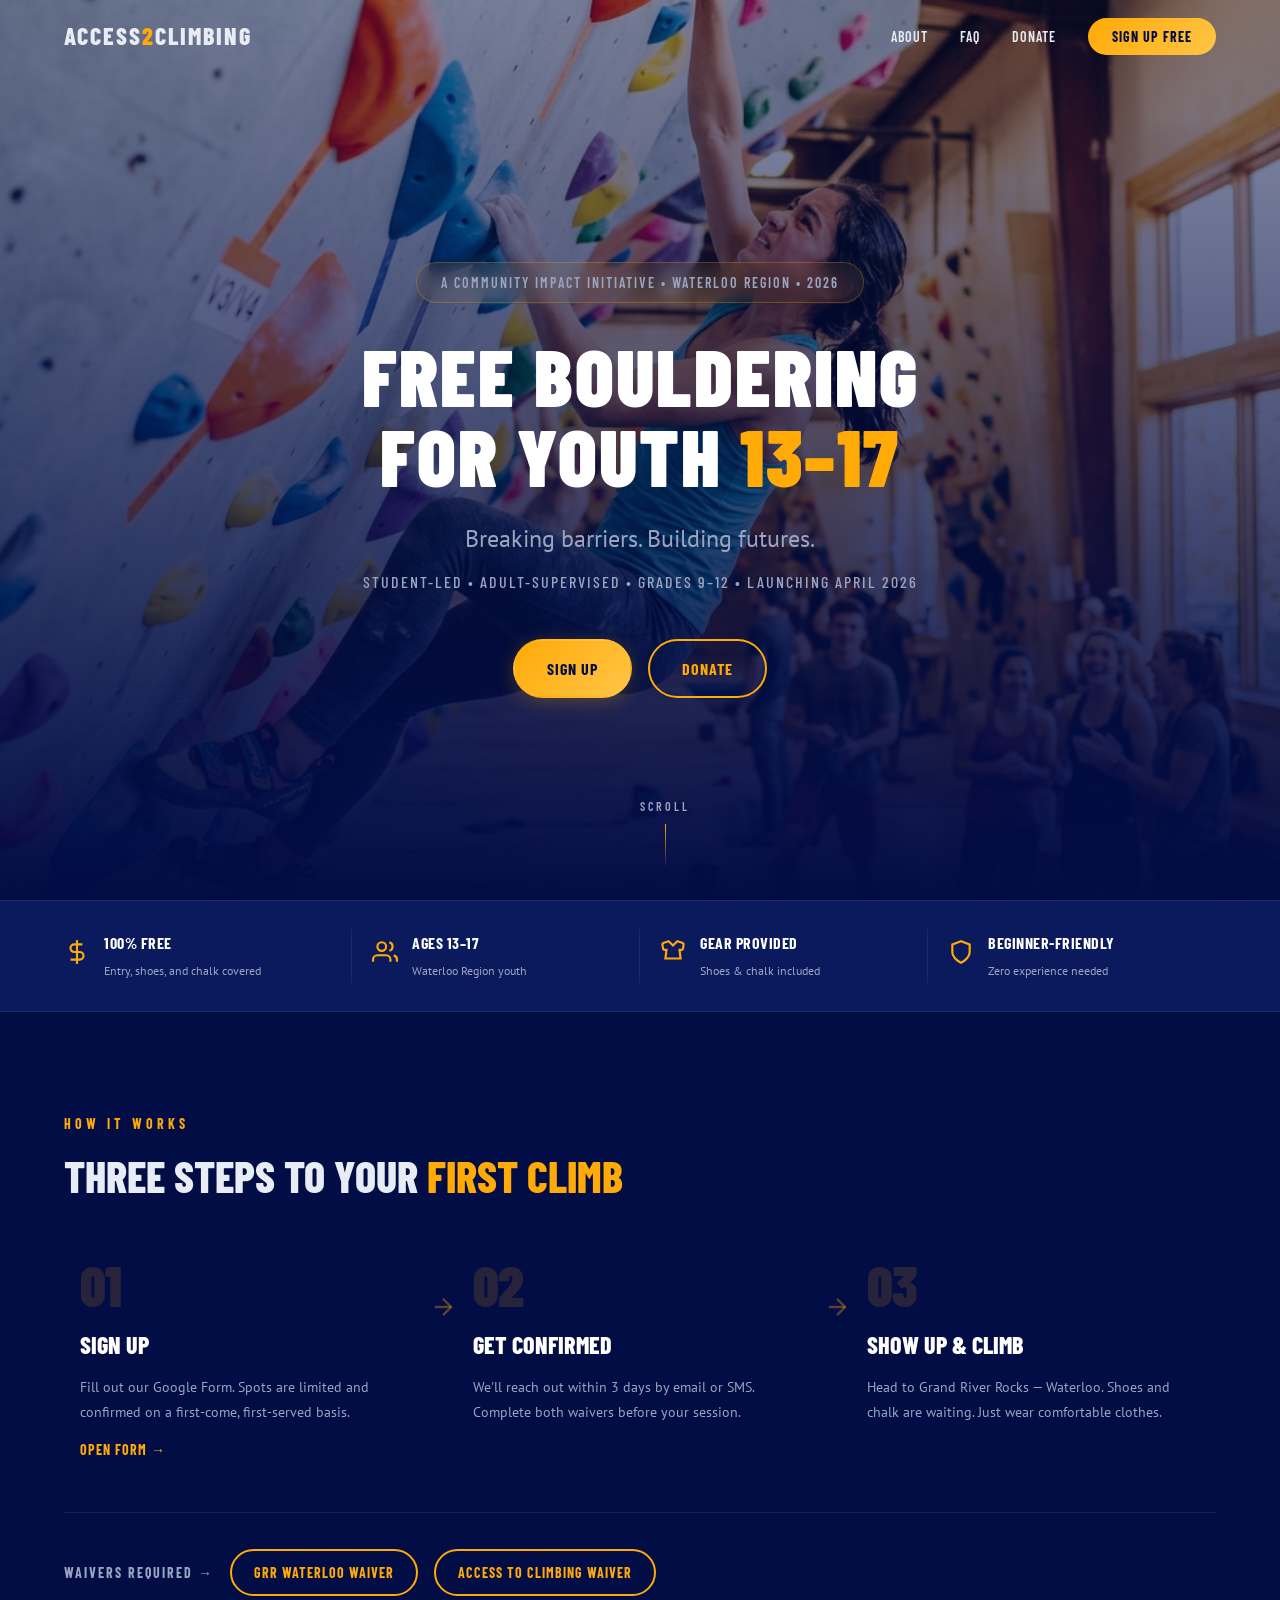
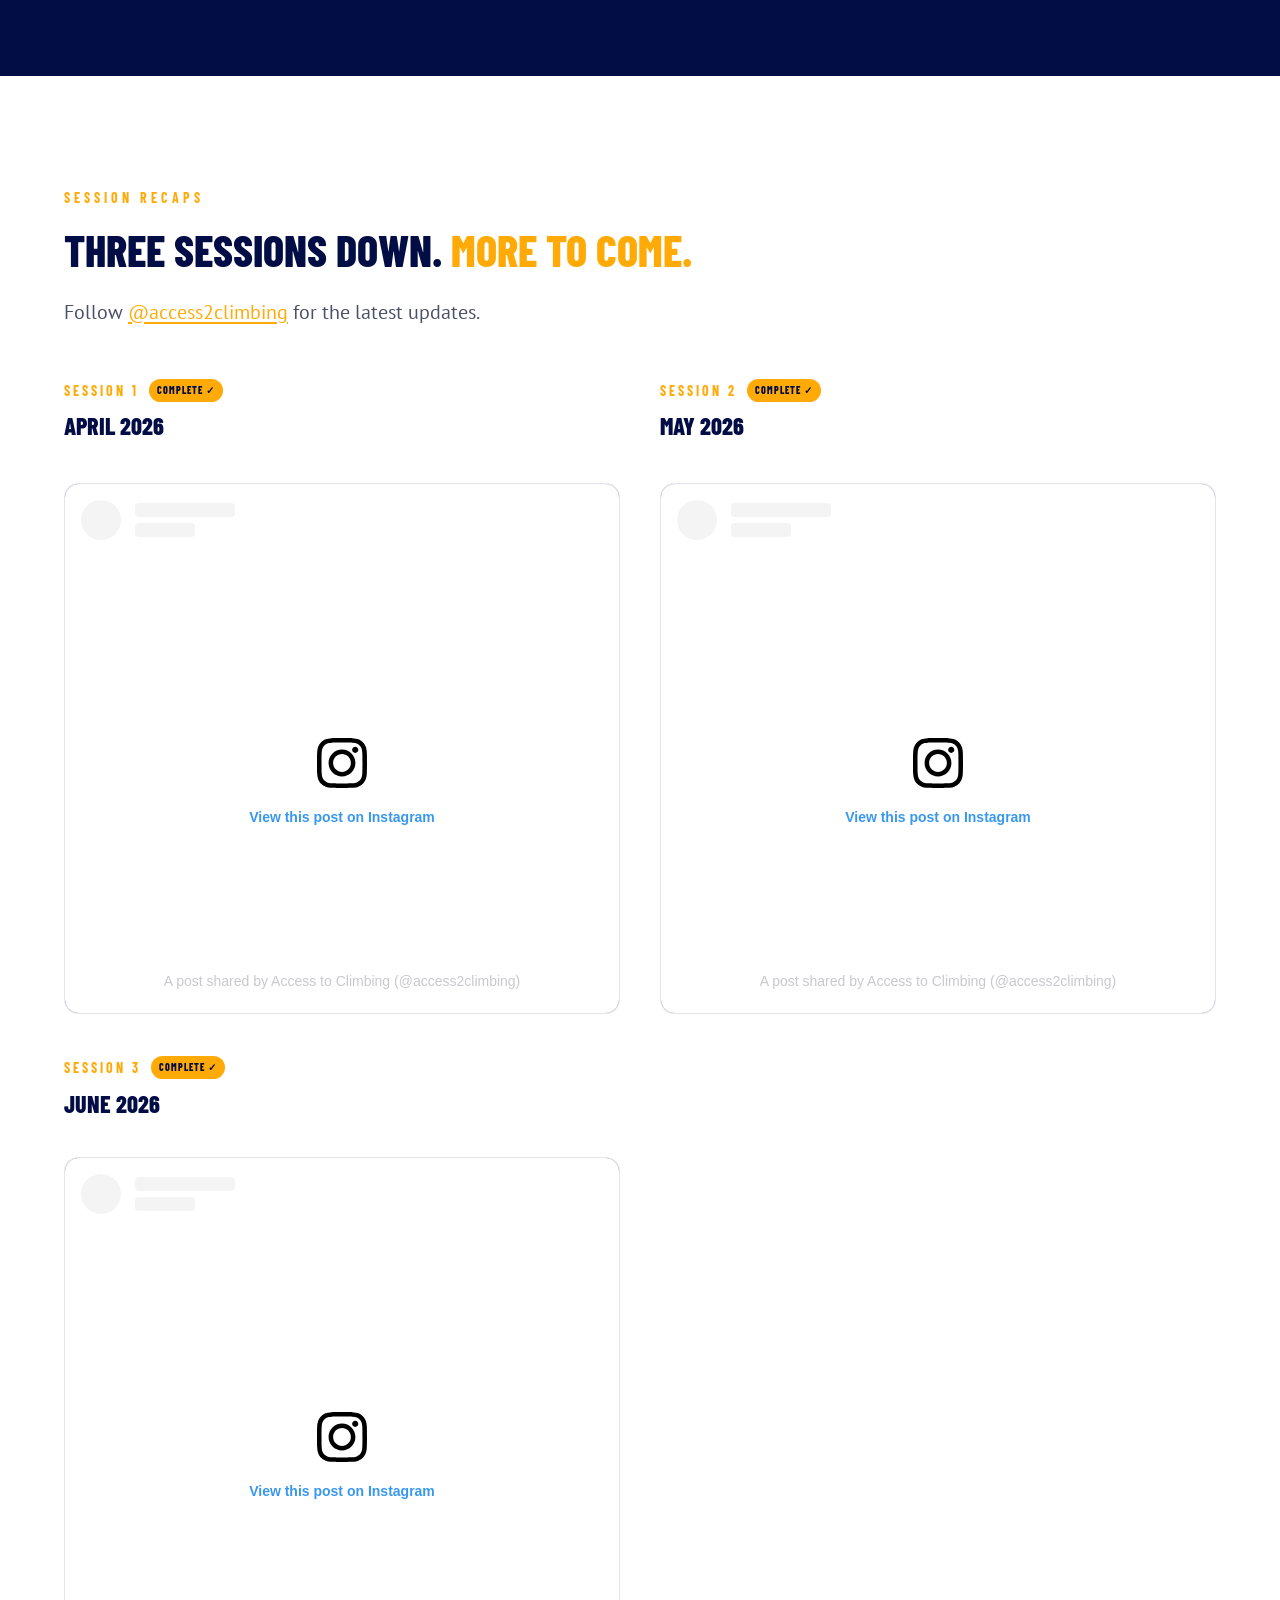
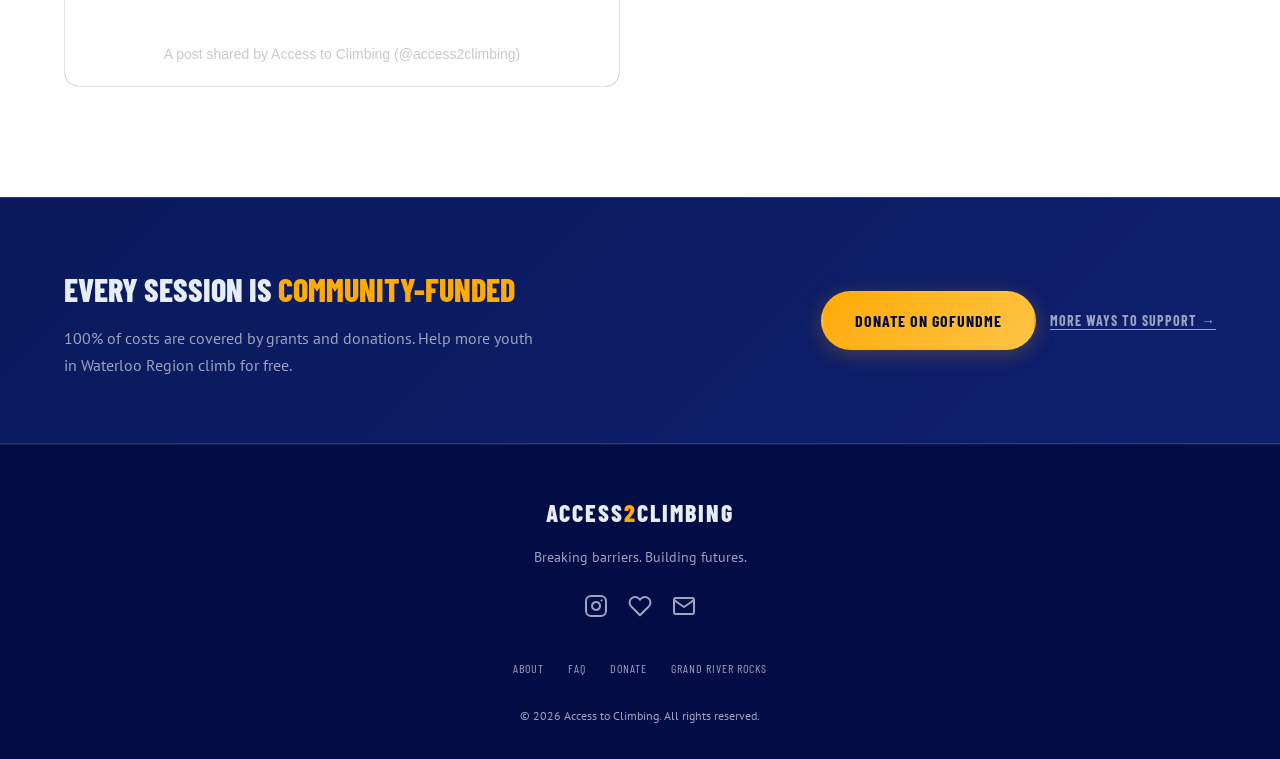
==== index.html @ ecab162f "third session" ====
<!DOCTYPE html>
<html lang="en">
<head>
  <meta charset="UTF-8" />
  <meta name="viewport" content="width=device-width, initial-scale=1.0" />
  <title>Access to Climbing — Free Bouldering for Youth | Waterloo Region</title>
  <meta name="description" content="Free one-time bouldering sessions for youth aged 13-17 in Waterloo Region. Shoes and chalk included. No experience needed. Sessions 3 and 4 now open." />
  <link rel="preconnect" href="https://fonts.googleapis.com" />
  <link rel="preconnect" href="https://fonts.gstatic.com" crossorigin />
  <link href="https://fonts.googleapis.com/css2?family=Barlow+Condensed:wght@400;500;600;700;800;900&family=PT+Sans:ital,wght@0,400;0,700;1,400&display=swap" rel="stylesheet" />
  <link rel="stylesheet" href="css/style.css" />
</head>
<body>

  <div id="scroll-progress" class="scroll-progress"></div>
  <canvas id="particles" class="particles-canvas"></canvas>

  <!-- ===================== NAV ===================== -->
  <nav id="main-nav" class="nav">
    <div class="nav__inner">
      <a href="index.html" class="nav__logo">
        <span class="nav__logo-text">ACCESS<span class="accent">2</span>CLIMBING</span>
      </a>
      <button id="nav-toggle" class="nav__toggle" aria-label="Toggle menu">
        <span></span><span></span><span></span>
      </button>
      <ul id="nav-links" class="nav__links">
        <li><a href="about.html">About</a></li>
        <li><a href="faq.html">FAQ</a></li>
        <li><a href="donate.html">Donate</a></li>
        <li>
          <a href="#how-it-works" class="nav__cta">Sign Up Free</a>
        </li>
      </ul>
    </div>
  </nav>

  <!-- ===================== HERO ===================== -->
  <header id="hero" class="hero">
    <div class="hero__bg">
      <img src="images/hero.png" alt="Youth bouldering at Grand River Rocks Waterloo" />
      <div class="hero__overlay"></div>
    </div>
    <div class="hero__content">
      <p class="hero__badge animate-in">A Community Impact Initiative &bull; Waterloo Region &bull; 2026</p>
      <h1 class="hero__title animate-in">
        <span class="hero__title-line">Free Bouldering</span>
        <span class="hero__title-line">for Youth <span class="accent">13–17</span></span>
      </h1>
      <p class="hero__sub animate-in">Breaking barriers. Building futures.</p>
      <p class="hero__desc animate-in">
        Student-led &bull; Adult-supervised &bull; Grades 9&ndash;12 &bull; Launching April 2026
      </p>
      <div class="hero__actions animate-in">
        <a href="#how-it-works" class="btn btn--primary magnetic-btn">Sign Up</a>
        <a href="donate.html" class="btn btn--outline magnetic-btn">Donate</a>
      </div>
    </div>
    <div class="hero__scroll-hint animate-in">
      <span>Scroll</span>
      <div class="hero__scroll-line"></div>
    </div>
  </header>

  <!-- ===================== QUICK FACTS ===================== -->
  <div class="quickfacts">
    <div class="quickfacts__inner">
      <div class="quickfacts__item">
        <span class="quickfacts__icon">
          <svg width="26" height="26" viewBox="0 0 24 24" fill="none" stroke="currentColor" stroke-width="2"><line x1="12" y1="1" x2="12" y2="23"/><path d="M17 5H9.5a3.5 3.5 0 000 7h5a3.5 3.5 0 010 7H6"/></svg>
        </span>
        <div class="quickfacts__text">
          <strong>100% Free</strong>
          <span>Entry, shoes, and chalk covered</span>
        </div>
      </div>
      <div class="quickfacts__item">
        <span class="quickfacts__icon">
          <svg width="26" height="26" viewBox="0 0 24 24" fill="none" stroke="currentColor" stroke-width="2"><path d="M17 21v-2a4 4 0 00-4-4H5a4 4 0 00-4 4v2"/><circle cx="9" cy="7" r="4"/><path d="M23 21v-2a4 4 0 00-3-3.87"/><path d="M16 3.13a4 4 0 010 7.75"/></svg>
        </span>
        <div class="quickfacts__text">
          <strong>Ages 13–17</strong>
          <span>Waterloo Region youth</span>
        </div>
      </div>
      <div class="quickfacts__item">
        <span class="quickfacts__icon">
          <svg width="26" height="26" viewBox="0 0 24 24" fill="none" stroke="currentColor" stroke-width="2"><path d="M20.38 3.46L16 2l-4 4-4-4L3.62 3.46a2 2 0 00-1.34 2.23l.58 3.47a1 1 0 00.99.84H6l-1 8h14l-1-8h2.15a1 1 0 00.99-.84l.58-3.47a2 2 0 00-1.34-2.23z"/></svg>
        </span>
        <div class="quickfacts__text">
          <strong>Gear Provided</strong>
          <span>Shoes &amp; chalk included</span>
        </div>
      </div>
      <div class="quickfacts__item">
        <span class="quickfacts__icon">
          <svg width="26" height="26" viewBox="0 0 24 24" fill="none" stroke="currentColor" stroke-width="2"><path d="M12 22s8-4 8-10V5l-8-3-8 3v7c0 6 8 10 8 10z"/></svg>
        </span>
        <div class="quickfacts__text">
          <strong>Beginner-Friendly</strong>
          <span>Zero experience needed</span>
        </div>
      </div>
    </div>
  </div>

  <!-- ===================== HOW IT WORKS ===================== -->
  <section id="how-it-works" class="howit">
    <div class="container">
      <div class="section__label reveal">How It Works</div>
      <h2 class="section__title reveal">Three steps to your <span class="accent">first climb</span></h2>

      <div class="howit__steps">

        <div class="howit__step reveal">
          <div class="howit__step-num">01</div>
          <h3>Sign Up</h3>
          <p>Fill out our Google Form. Spots are limited and confirmed on a first-come, first-served basis.</p>
          <a href="https://forms.gle/spuPNvPjLQunp9zj8" target="_blank" rel="noopener" class="step-cta">
            Open Form &rarr;
          </a>
        </div>

        <div class="howit__arrow reveal">
          <svg width="28" height="28" viewBox="0 0 24 24" fill="none" stroke="currentColor" stroke-width="2"><line x1="5" y1="12" x2="19" y2="12"/><polyline points="12 5 19 12 12 19"/></svg>
        </div>

        <div class="howit__step reveal">
          <div class="howit__step-num">02</div>
          <h3>Get Confirmed</h3>
          <p>We'll reach out within 3 days by email or SMS. Complete both waivers before your session.</p>
        </div>

        <div class="howit__arrow reveal">
          <svg width="28" height="28" viewBox="0 0 24 24" fill="none" stroke="currentColor" stroke-width="2"><line x1="5" y1="12" x2="19" y2="12"/><polyline points="12 5 19 12 12 19"/></svg>
        </div>

        <div class="howit__step reveal">
          <div class="howit__step-num">03</div>
          <h3>Show Up &amp; Climb</h3>
          <p>Head to Grand River Rocks — Waterloo. Shoes and chalk are waiting. Just wear comfortable clothes.</p>
        </div>

      </div>

      <div class="howit__waiver reveal">
        <span class="howit__waiver-label">Waivers required</span>
        <a href="https://grandriverrocks.com/waterloo/waiver/" target="_blank" rel="noopener" class="btn btn--outline magnetic-btn" style="padding: 10px 22px; font-size: var(--fs-sm);">
          GRR Waterloo Waiver
        </a>
        <a href="https://forms.gle/V6w7KvLhmsBpQyx16" target="_blank" rel="noopener" class="btn btn--outline magnetic-btn" style="padding: 10px 22px; font-size: var(--fs-sm);">
          Access to Climbing Waiver
        </a>
      </div>
    </div>
  </section>

  <!-- ===================== SESSION RECAPS ===================== -->
  <section id="recaps" class="section recaps recaps--light">
    <div class="container">
      <div class="section__label reveal">Session Recaps</div>
      <h2 class="section__title reveal">Three sessions down. <span class="accent">More to come.</span></h2>
      <p class="section__subtitle reveal">
        Follow <a href="https://www.instagram.com/access2climbing/" target="_blank" rel="noopener" class="link">@access2climbing</a> for the latest updates.
      </p>

      <div class="recaps__grid">

        <div class="recaps__card reveal">
          <div>
            <div class="recaps__card-label">
              Session 1
              <span class="badge">Complete ✓</span>
            </div>
            <h3>April 2026</h3>
            <p></p>
          </div>
          <div class="recaps__embed-wrapper">
            <blockquote class="instagram-media" data-instgrm-captioned
              data-instgrm-permalink="https://www.instagram.com/p/DX9lmSalvz3/?utm_source=ig_embed&utm_campaign=loading"
              data-instgrm-version="14"
              style="background:#FFF;border:0;border-radius:14px;box-shadow:0 0 1px 0 rgba(0,0,0,0.5),0 1px 10px 0 rgba(0,0,0,0.15);margin:0;max-width:100%;min-width:unset;padding:0;width:100%;">
              <div style="padding:16px;">
                <a href="https://www.instagram.com/p/DX9lmSalvz3/?utm_source=ig_embed&utm_campaign=loading" style="background:#FFFFFF;line-height:0;padding:0;text-align:center;text-decoration:none;width:100%;" target="_blank">
                  <div style="display:flex;flex-direction:row;align-items:center;">
                    <div style="background-color:#F4F4F4;border-radius:50%;flex-grow:0;height:40px;margin-right:14px;width:40px;"></div>
                    <div style="display:flex;flex-direction:column;flex-grow:1;justify-content:center;">
                      <div style="background-color:#F4F4F4;border-radius:4px;flex-grow:0;height:14px;margin-bottom:6px;width:100px;"></div>
                      <div style="background-color:#F4F4F4;border-radius:4px;flex-grow:0;height:14px;width:60px;"></div>
                    </div>
                  </div>
                  <div style="padding:19% 0;"></div>
                  <div style="display:block;height:50px;margin:0 auto 12px;width:50px;">
                    <svg width="50px" height="50px" viewBox="0 0 60 60" xmlns="http://www.w3.org/2000/svg"><g fill="none" fill-rule="evenodd"><g transform="translate(-511 -20)" fill="#000"><path d="M556.869 30.41c-2.055 0-3.721 1.666-3.721 3.721s1.666 3.721 3.721 3.721 3.721-1.666 3.721-3.721-1.666-3.721-3.721-3.721M541 60.657c-5.886 0-10.658-4.77-10.658-10.657S535.114 39.342 541 39.342c5.887 0 10.658 4.772 10.658 10.658S546.887 60.657 541 60.657M541 33.886c-8.9 0-16.114 7.214-16.114 16.114s7.214 16.113 16.114 16.113S557.115 58.9 557.115 50c0-8.9-7.215-16.114-16.115-16.114M565.378 62.101c-.134 2.921-.622 4.505-1.032 5.562-.544 1.397-1.193 2.394-2.241 3.443-1.048 1.049-2.046 1.698-3.444 2.241-1.055.41-2.641.898-5.56 1.032-3.158.144-4.105.175-12.101.175-7.997 0-8.943-.031-12.101-.175-2.92-.134-4.505-.622-5.56-1.032-1.398-.543-2.395-1.192-3.444-2.241-1.048-1.049-1.697-2.046-2.241-3.443-.41-1.057-.898-2.641-1.032-5.562-.144-3.158-.175-4.105-.175-12.101 0-7.997.031-8.944.175-12.101.134-2.921.622-4.506 1.032-5.561.544-1.398 1.193-2.396 2.241-3.444 1.049-1.048 2.046-1.697 3.444-2.241 1.055-.41 2.64-.898 5.56-1.032C532.057 25.479 533.004 25.448 541 25.448c7.997 0 8.943.031 12.102.175 2.919.134 4.505.622 5.56 1.032 1.398.544 2.396 1.193 3.444 2.241 1.048 1.048 1.697 2.046 2.241 3.444.41 1.055.898 2.64 1.032 5.561.144 3.157.175 4.104.175 12.101s-.031 8.943-.175 12.101M570.82 37.631c-.146-3.193-.653-5.373-1.395-7.282-.766-1.972-1.792-3.647-3.46-5.314-1.668-1.667-3.342-2.693-5.313-3.46-1.909-.74-4.09-1.248-7.283-1.394C550.169 20.033 549.148 20 541 20c-8.147 0-9.169.033-12.369.18-3.193.146-5.374.654-7.282 1.395-1.973.767-3.647 1.793-5.315 3.46-1.667 1.667-2.693 3.342-3.46 5.314-.74 1.909-1.248 4.09-1.393 7.282C511.035 40.831 511 41.851 511 50c0 8.147.035 9.17.181 12.369.145 3.193.653 5.374 1.394 7.282.767 1.974 1.793 3.648 3.46 5.315 1.668 1.669 3.342 2.695 5.315 3.462 1.908.74 4.089 1.248 7.282 1.394C531.831 79.965 532.853 80 541 80s9.169-.035 12.369-.18c3.193-.146 5.374-.654 7.282-1.394 1.974-.767 3.648-1.793 5.315-3.462 1.667-1.667 2.693-3.341 3.46-5.315.741-1.908 1.249-4.089 1.395-7.282C570.966 59.17 571 58.147 571 50c0-8.149-.034-9.169-.18-12.369"/></g></g></svg>
                  </div>
                  <div style="padding-top:8px;"><div style="color:#3897f0;font-family:Arial,sans-serif;font-size:14px;font-weight:550;line-height:18px;">View this post on Instagram</div></div>
                  <div style="padding:12.5% 0;"></div>
                </a>
                <p style="color:#c9c8cd;font-family:Arial,sans-serif;font-size:14px;line-height:17px;margin:8px 0 0;overflow:hidden;padding:8px 0 7px;text-align:center;white-space:nowrap;">
                  <a href="https://www.instagram.com/p/DX9lmSalvz3/?utm_source=ig_embed&utm_campaign=loading" style="color:#c9c8cd;font-family:Arial,sans-serif;font-size:14px;font-weight:normal;line-height:17px;text-decoration:none;" target="_blank">A post shared by Access to Climbing (@access2climbing)</a>
                </p>
              </div>
            </blockquote>
          </div>
        </div>

        <div class="recaps__card reveal">
          <div>
            <div class="recaps__card-label">
              Session 2
              <span class="badge">Complete ✓</span>
            </div>
            <h3>May 2026</h3>
            <p></p>
          </div>
          <div class="recaps__embed-wrapper">
            <blockquote class="instagram-media" data-instgrm-captioned
              data-instgrm-permalink="https://www.instagram.com/p/DZBDxCvCTy6/?utm_source=ig_embed&utm_campaign=loading"
              data-instgrm-version="14"
              style="background:#FFF;border:0;border-radius:14px;box-shadow:0 0 1px 0 rgba(0,0,0,0.5),0 1px 10px 0 rgba(0,0,0,0.15);margin:0;max-width:100%;min-width:unset;padding:0;width:100%;">
              <div style="padding:16px;">
                <a href="https://www.instagram.com/p/DZBDxCvCTy6/?utm_source=ig_embed&utm_campaign=loading" style="background:#FFFFFF;line-height:0;padding:0;text-align:center;text-decoration:none;width:100%;" target="_blank">
                  <div style="display:flex;flex-direction:row;align-items:center;">
                    <div style="background-color:#F4F4F4;border-radius:50%;flex-grow:0;height:40px;margin-right:14px;width:40px;"></div>
                    <div style="display:flex;flex-direction:column;flex-grow:1;justify-content:center;">
                      <div style="background-color:#F4F4F4;border-radius:4px;flex-grow:0;height:14px;margin-bottom:6px;width:100px;"></div>
                      <div style="background-color:#F4F4F4;border-radius:4px;flex-grow:0;height:14px;width:60px;"></div>
                    </div>
                  </div>
                  <div style="padding:19% 0;"></div>
                  <div style="display:block;height:50px;margin:0 auto 12px;width:50px;">
                    <svg width="50px" height="50px" viewBox="0 0 60 60" xmlns="http://www.w3.org/2000/svg"><g fill="none" fill-rule="evenodd"><g transform="translate(-511 -20)" fill="#000"><path d="M556.869 30.41c-2.055 0-3.721 1.666-3.721 3.721s1.666 3.721 3.721 3.721 3.721-1.666 3.721-3.721-1.666-3.721-3.721-3.721M541 60.657c-5.886 0-10.658-4.77-10.658-10.657S535.114 39.342 541 39.342c5.887 0 10.658 4.772 10.658 10.658S546.887 60.657 541 60.657M541 33.886c-8.9 0-16.114 7.214-16.114 16.114s7.214 16.113 16.114 16.113S557.115 58.9 557.115 50c0-8.9-7.215-16.114-16.115-16.114M565.378 62.101c-.134 2.921-.622 4.505-1.032 5.562-.544 1.397-1.193 2.394-2.241 3.443-1.048 1.049-2.046 1.698-3.444 2.241-1.055.41-2.641.898-5.56 1.032-3.158.144-4.105.175-12.101.175-7.997 0-8.943-.031-12.101-.175-2.92-.134-4.505-.622-5.56-1.032-1.398-.543-2.395-1.192-3.444-2.241-1.048-1.049-1.697-2.046-2.241-3.443-.41-1.057-.898-2.641-1.032-5.562-.144-3.158-.175-4.105-.175-12.101 0-7.997.031-8.944.175-12.101.134-2.921.622-4.506 1.032-5.561.544-1.398 1.193-2.396 2.241-3.444 1.049-1.048 2.046-1.697 3.444-2.241 1.055-.41 2.64-.898 5.56-1.032C532.057 25.479 533.004 25.448 541 25.448c7.997 0 8.943.031 12.102.175 2.919.134 4.505.622 5.56 1.032 1.398.544 2.396 1.193 3.444 2.241 1.048 1.048 1.697 2.046 2.241 3.444.41 1.055.898 2.64 1.032 5.561.144 3.157.175 4.104.175 12.101s-.031 8.943-.175 12.101M570.82 37.631c-.146-3.193-.653-5.373-1.395-7.282-.766-1.972-1.792-3.647-3.46-5.314-1.668-1.667-3.342-2.693-5.313-3.46-1.909-.74-4.09-1.248-7.283-1.394C550.169 20.033 549.148 20 541 20c-8.147 0-9.169.033-12.369.18-3.193.146-5.374.654-7.282 1.395-1.973.767-3.647 1.793-5.315 3.46-1.667 1.667-2.693 3.342-3.46 5.314-.74 1.909-1.248 4.09-1.393 7.282C511.035 40.831 511 41.851 511 50c0 8.147.035 9.17.181 12.369.145 3.193.653 5.374 1.394 7.282.767 1.974 1.793 3.648 3.46 5.315 1.668 1.669 3.342 2.695 5.315 3.462 1.908.74 4.089 1.248 7.282 1.394C531.831 79.965 532.853 80 541 80s9.169-.035 12.369-.18c3.193-.146 5.374-.654 7.282-1.394 1.974-.767 3.648-1.793 5.315-3.462 1.667-1.667 2.693-3.341 3.46-5.315.741-1.908 1.249-4.089 1.395-7.282C570.966 59.17 571 58.147 571 50c0-8.149-.034-9.169-.18-12.369"/></g></g></svg>
                  </div>
                  <div style="padding-top:8px;"><div style="color:#3897f0;font-family:Arial,sans-serif;font-size:14px;font-weight:550;line-height:18px;">View this post on Instagram</div></div>
                  <div style="padding:12.5% 0;"></div>
                </a>
                <p style="color:#c9c8cd;font-family:Arial,sans-serif;font-size:14px;line-height:17px;margin:8px 0 0;overflow:hidden;padding:8px 0 7px;text-align:center;white-space:nowrap;">
                  <a href="https://www.instagram.com/p/DZBDxCvCTy6/?utm_source=ig_embed&utm_campaign=loading" style="color:#c9c8cd;font-family:Arial,sans-serif;font-size:14px;font-weight:normal;line-height:17px;text-decoration:none;" target="_blank">A post shared by Access to Climbing (@access2climbing)</a>
                </p>
              </div>
            </blockquote>
          </div>
        </div>


        <div class="recaps__card reveal">
          <div>
            <div class="recaps__card-label">
              Session 3
              <span class="badge">Complete ✓</span>
            </div>
            <h3>June 2026</h3>
          </div>
          <div class="recaps__embed-wrapper">
            <blockquote class="instagram-media" data-instgrm-captioned
              data-instgrm-permalink="https://www.instagram.com/p/Dad2ePhpxju/?utm_source=ig_embed&utm_campaign=loading"
              data-instgrm-version="14"
              style="background:#FFF;border:0;border-radius:14px;box-shadow:0 0 1px 0 rgba(0,0,0,0.5),0 1px 10px 0 rgba(0,0,0,0.15);margin:0;max-width:100%;min-width:unset;padding:0;width:100%;">
              <div style="padding:16px;">
                <a href="https://www.instagram.com/p/Dad2ePhpxju/?utm_source=ig_embed&utm_campaign=loading" style="background:#FFFFFF;line-height:0;padding:0;text-align:center;text-decoration:none;width:100%;" target="_blank">
                  <div style="display:flex;flex-direction:row;align-items:center;">
                    <div style="background-color:#F4F4F4;border-radius:50%;flex-grow:0;height:40px;margin-right:14px;width:40px;"></div>
                    <div style="display:flex;flex-direction:column;flex-grow:1;justify-content:center;">
                      <div style="background-color:#F4F4F4;border-radius:4px;flex-grow:0;height:14px;margin-bottom:6px;width:100px;"></div>
                      <div style="background-color:#F4F4F4;border-radius:4px;flex-grow:0;height:14px;width:60px;"></div>
                    </div>
                  </div>
                  <div style="padding:19% 0;"></div>
                  <div style="display:block;height:50px;margin:0 auto 12px;width:50px;">
                    <svg width="50px" height="50px" viewBox="0 0 60 60" xmlns="http://www.w3.org/2000/svg"><g fill="none" fill-rule="evenodd"><g transform="translate(-511 -20)" fill="#000"><path d="M556.869 30.41c-2.055 0-3.721 1.666-3.721 3.721s1.666 3.721 3.721 3.721 3.721-1.666 3.721-3.721-1.666-3.721-3.721-3.721M541 60.657c-5.886 0-10.658-4.77-10.658-10.657S535.114 39.342 541 39.342c5.887 0 10.658 4.772 10.658 10.658S546.887 60.657 541 60.657M541 33.886c-8.9 0-16.114 7.214-16.114 16.114s7.214 16.113 16.114 16.113S557.115 58.9 557.115 50c0-8.9-7.215-16.114-16.115-16.114M565.378 62.101c-.134 2.921-.622 4.505-1.032 5.562-.544 1.397-1.193 2.394-2.241 3.443-1.048 1.049-2.046 1.698-3.444 2.241-1.055.41-2.641.898-5.56 1.032-3.158.144-4.105.175-12.101.175-7.997 0-8.943-.031-12.101-.175-2.92-.134-4.505-.622-5.56-1.032-1.398-.543-2.395-1.192-3.444-2.241-1.048-1.049-1.697-2.046-2.241-3.443-.41-1.057-.898-2.641-1.032-5.562-.144-3.158-.175-4.105-.175-12.101 0-7.997.031-8.944.175-12.101.134-2.921.622-4.506 1.032-5.561.544-1.398 1.193-2.396 2.241-3.444 1.049-1.048 2.046-1.697 3.444-2.241 1.055-.41 2.64-.898 5.56-1.032C532.057 25.479 533.004 25.448 541 25.448c7.997 0 8.943.031 12.102.175 2.919.134 4.505.622 5.56 1.032 1.398.544 2.396 1.193 3.444 2.241 1.048 1.048 1.697 2.046 2.241 3.444.41 1.055.898 2.64 1.032 5.561.144 3.157.175 4.104.175 12.101s-.031 8.943-.175 12.101M570.82 37.631c-.146-3.193-.653-5.373-1.395-7.282-.766-1.972-1.792-3.647-3.46-5.314-1.668-1.667-3.342-2.693-5.313-3.46-1.909-.74-4.09-1.248-7.283-1.394C550.169 20.033 549.148 20 541 20c-8.147 0-9.169.033-12.369.18-3.193.146-5.374.654-7.282 1.395-1.973.767-3.647 1.793-5.315 3.46-1.667 1.667-2.693 3.342-3.46 5.314-.74 1.909-1.248 4.09-1.393 7.282C511.035 40.831 511 41.851 511 50c0 8.147.035 9.17.181 12.369.145 3.193.653 5.374 1.394 7.282.767 1.974 1.793 3.648 3.46 5.315 1.668 1.669 3.342 2.695 5.315 3.462 1.908.74 4.089 1.248 7.282 1.394C531.831 79.965 532.853 80 541 80s9.169-.035 12.369-.18c3.193-.146 5.374-.654 7.282-1.394 1.974-.767 3.648-1.793 5.315-3.462 1.667-1.667 2.693-3.341 3.46-5.315.741-1.908 1.249-4.089 1.395-7.282C570.966 59.17 571 58.147 571 50c0-8.149-.034-9.169-.18-12.369"/></g></g></svg>
                  </div>
                  <div style="padding-top:8px;"><div style="color:#3897f0;font-family:Arial,sans-serif;font-size:14px;font-weight:550;line-height:18px;">View this post on Instagram</div></div>
                  <div style="padding:12.5% 0;"></div>
                </a>
                <p style="color:#c9c8cd;font-family:Arial,sans-serif;font-size:14px;line-height:17px;margin:8px 0 0;overflow:hidden;padding:8px 0 7px;text-align:center;white-space:nowrap;">
                  <a href="https://www.instagram.com/p/Dad2ePhpxju/?utm_source=ig_embed&utm_campaign=loading" style="color:#c9c8cd;font-family:Arial,sans-serif;font-size:14px;font-weight:normal;line-height:17px;text-decoration:none;" target="_blank">A post shared by Access to Climbing (@access2climbing)</a>
                </p>
              </div>
            </blockquote>
          </div>
        </div>

      </div>
    </div>
  </section>

  <script async src="https://www.instagram.com/embed.js"></script>

  <!-- ===================== DONOR STRIP ===================== -->
  <div class="donor-strip">
    <div class="donor-strip__inner">
      <div class="donor-strip__text">
        <h3>Every session is <span class="accent">community-funded</span></h3>
        <p>100% of costs are covered by grants and donations. Help more youth in Waterloo Region climb for free.</p>
      </div>
      <div class="donor-strip__actions">
        <a href="https://gofund.me/8d9cdc7f2" target="_blank" rel="noopener" class="btn btn--primary magnetic-btn">
          Donate on GoFundMe
        </a>
        <a href="donate.html" class="donor-strip__more">More ways to support &rarr;</a>
      </div>
    </div>
  </div>

  <!-- ===================== FOOTER ===================== -->
  <footer class="footer">
    <div class="container footer__inner">
      <div class="footer__brand">
        <span class="nav__logo-text">ACCESS<span class="accent">2</span>CLIMBING</span>
      </div>
      <p class="footer__tagline">Breaking barriers. Building futures.</p>
      <div class="footer__links">
        <a href="https://www.instagram.com/access2climbing/" target="_blank" rel="noopener" aria-label="Instagram">
          <svg width="24" height="24" viewBox="0 0 24 24" fill="none" stroke="currentColor" stroke-width="2" stroke-linecap="round" stroke-linejoin="round"><rect x="2" y="2" width="20" height="20" rx="5" ry="5"/><path d="M16 11.37A4 4 0 1112.63 8 4 4 0 0116 11.37z"/><line x1="17.5" y1="6.5" x2="17.51" y2="6.5"/></svg>
        </a>
        <a href="https://gofund.me/8d9cdc7f2" target="_blank" rel="noopener" aria-label="GoFundMe">
          <svg width="24" height="24" viewBox="0 0 24 24" fill="none" stroke="currentColor" stroke-width="2" stroke-linecap="round" stroke-linejoin="round"><path d="M20.84 4.61a5.5 5.5 0 00-7.78 0L12 5.67l-1.06-1.06a5.5 5.5 0 00-7.78 7.78l1.06 1.06L12 21.23l7.78-7.78 1.06-1.06a5.5 5.5 0 000-7.78z"/></svg>
        </a>
        <a href="mailto:access2climbing@gmail.com" aria-label="Email">
          <svg width="24" height="24" viewBox="0 0 24 24" fill="none" stroke="currentColor" stroke-width="2" stroke-linecap="round" stroke-linejoin="round"><path d="M4 4h16c1.1 0 2 .9 2 2v12c0 1.1-.9 2-2 2H4c-1.1 0-2-.9-2-2V6c0-1.1.9-2 2-2z"/><polyline points="22,6 12,13 2,6"/></svg>
        </a>
      </div>
      <nav class="footer__nav" style="display:flex;gap:24px;margin:8px 0;flex-wrap:wrap;justify-content:center;">
        <a href="about.html" style="font-family:var(--ff-heading);font-size:var(--fs-xs);text-transform:uppercase;letter-spacing:1px;color:var(--clr-text-dim);">About</a>
        <a href="faq.html" style="font-family:var(--ff-heading);font-size:var(--fs-xs);text-transform:uppercase;letter-spacing:1px;color:var(--clr-text-dim);">FAQ</a>
        <a href="donate.html" style="font-family:var(--ff-heading);font-size:var(--fs-xs);text-transform:uppercase;letter-spacing:1px;color:var(--clr-text-dim);">Donate</a>
        <a href="https://grandriverrocks.com/waterloo/" target="_blank" rel="noopener" style="font-family:var(--ff-heading);font-size:var(--fs-xs);text-transform:uppercase;letter-spacing:1px;color:var(--clr-text-dim);">Grand River Rocks</a>
      </nav>
      <p class="footer__copy">&copy; 2026 Access to Climbing. All rights reserved.</p>
    </div>
  </footer>

  <script src="js/script.js"></script>
</body>
</html>
---- css/style.css ----
/* ============================================================
   ACCESS TO CLIMBING — DESIGN SYSTEM
   Brand: Navy Purple #020c45 / Orange #ffaa06 / White / Black
   Fonts: Barlow Condensed (headings) + PT Sans (body)
   ============================================================ */

/* ---------- TOKENS ---------- */
:root {
  --clr-navy:      #020c45;
  --clr-navy-light:#0a1a5c;
  --clr-navy-mid:  #0e1f6e;
  --clr-orange:    #ffaa06;
  --clr-orange-light: #ffc547;
  --clr-white:     #ffffff;
  --clr-black:     #000000;

  --clr-bg:        #020c45;
  --clr-bg-alt:    #010a38;
  --clr-surface:   #0a1a5c;
  --clr-surface2:  #0e1f6e;
  --clr-border:    rgba(255, 255, 255, 0.08);
  --clr-text:      #e8ecf4;
  --clr-text-dim:  #9ba4c0;
  --clr-accent:    #ffaa06;
  --clr-accent2:   #ffc547;
  --clr-glow:      rgba(255, 170, 6, 0.25);

  --ff-heading: 'Barlow Condensed', sans-serif;
  --ff-body:    'PT Sans', sans-serif;

  --fs-xs:  0.75rem;
  --fs-sm:  0.875rem;
  --fs-md:  1rem;
  --fs-lg:  1.25rem;
  --fs-xl:  1.5rem;
  --fs-2xl: 2rem;
  --fs-3xl: 2.75rem;
  --fs-4xl: 3.5rem;
  --fs-5xl: 5rem;

  --radius-sm: 8px;
  --radius-md: 14px;
  --radius-lg: 22px;
  --radius-xl: 32px;

  --shadow: 0 4px 30px rgba(0, 0, 0, 0.4);
  --transition: 0.35s cubic-bezier(0.4, 0, 0.2, 1);
}

/* ---------- RESET ---------- */
*, *::before, *::after {
  margin: 0;
  padding: 0;
  box-sizing: border-box;
}
html {
  scroll-behavior: smooth;
  font-size: 16px;
  -webkit-font-smoothing: antialiased;
}
body {
  font-family: var(--ff-body);
  background: var(--clr-bg);
  color: var(--clr-text);
  line-height: 1.7;
  overflow-x: hidden;
}
a {
  color: inherit;
  text-decoration: none;
}
img {
  display: block;
  max-width: 100%;
  height: auto;
}
ul { list-style: none; }
button {
  background: none;
  border: none;
  cursor: pointer;
  font: inherit;
  color: inherit;
}

/* ---------- SCROLL PROGRESS ---------- */
.scroll-progress {
  position: fixed;
  top: 0;
  left: 0;
  height: 3px;
  width: 0%;
  background: linear-gradient(90deg, var(--clr-accent), var(--clr-accent2));
  z-index: 10000;
  transition: width 0.1s linear;
  box-shadow: 0 0 10px var(--clr-glow);
}

/* ---------- PARTICLES ---------- */
.particles-canvas {
  position: fixed;
  top: 0;
  left: 0;
  width: 100%;
  height: 100%;
  z-index: 0;
  pointer-events: none;
}

/* ---------- UTILITIES ---------- */
.container {
  max-width: 1200px;
  margin: 0 auto;
  padding: 0 24px;
  position: relative;
  z-index: 1;
}
.accent { color: var(--clr-accent); }
.link {
  color: var(--clr-accent);
  text-decoration: underline;
  text-underline-offset: 3px;
  transition: color var(--transition);
}
.link:hover { color: var(--clr-accent2); }

.glass {
  background: rgba(255, 255, 255, 0.04);
  border: 1px solid var(--clr-border);
  backdrop-filter: blur(16px);
  -webkit-backdrop-filter: blur(16px);
}

/* ---------- BUTTONS ---------- */
.btn {
  display: inline-flex;
  align-items: center;
  gap: 8px;
  padding: 14px 32px;
  border-radius: var(--radius-xl);
  font-family: var(--ff-heading);
  font-weight: 700;
  font-size: var(--fs-md);
  text-transform: uppercase;
  letter-spacing: 1px;
  transition: all var(--transition);
  cursor: pointer;
  border: 2px solid transparent;
  position: relative;
  overflow: hidden;
}
.btn::before {
  content: '';
  position: absolute;
  top: 50%;
  left: 50%;
  width: 0;
  height: 0;
  border-radius: 50%;
  background: rgba(255, 255, 255, 0.15);
  transition: width 0.6s ease, height 0.6s ease;
  transform: translate(-50%, -50%);
}
.btn:hover::before {
  width: 300px;
  height: 300px;
}
.btn--primary {
  background: linear-gradient(135deg, var(--clr-accent), var(--clr-accent2));
  color: var(--clr-navy);
  box-shadow: 0 4px 20px var(--clr-glow);
}
.btn--primary:hover {
  transform: translateY(-3px);
  box-shadow: 0 8px 40px var(--clr-glow);
}
.btn--outline {
  border-color: var(--clr-accent);
  color: var(--clr-accent);
}
.btn--outline:hover {
  background: var(--clr-accent);
  color: var(--clr-navy);
  transform: translateY(-3px);
  box-shadow: 0 8px 30px var(--clr-glow);
}
.btn--lg {
  padding: 18px 40px;
  font-size: var(--fs-lg);
}

/* ---------- SECTION SHARED ---------- */
.section {
  padding: 110px 0;
  position: relative;
}
.section__label {
  font-family: var(--ff-heading);
  font-size: var(--fs-sm);
  font-weight: 700;
  text-transform: uppercase;
  letter-spacing: 4px;
  color: var(--clr-accent);
  margin-bottom: 16px;
}
.section__title {
  font-family: var(--ff-heading);
  font-size: var(--fs-3xl);
  font-weight: 800;
  text-transform: uppercase;
  line-height: 1.1;
  margin-bottom: 20px;
}
.section__subtitle {
  font-size: var(--fs-lg);
  color: var(--clr-text-dim);
  max-width: 100%;
  margin-bottom: 48px;
}

/* ============================================================
   NAV
   ============================================================ */
.nav {
  position: fixed;
  top: 0;
  left: 0;
  width: 100%;
  z-index: 1000;
  padding: 16px 0;
  transition: all var(--transition);
}
.nav.scrolled {
  background: rgba(2, 12, 69, 0.92);
  backdrop-filter: blur(24px);
  -webkit-backdrop-filter: blur(24px);
  border-bottom: 1px solid var(--clr-border);
  padding: 8px 0;
}
.nav__inner {
  display: flex;
  align-items: center;
  justify-content: space-between;
  max-width: 1200px;
  margin: 0 auto;
  padding: 0 24px;
}
.nav__logo {
  display: flex;
  align-items: center;
  gap: 10px;
  font-family: var(--ff-heading);
  font-weight: 800;
  font-size: var(--fs-xl);
  letter-spacing: 2px;
  text-transform: uppercase;
}
.nav__links {
  display: flex;
  align-items: center;
  gap: 32px;
}
.nav__links a {
  font-family: var(--ff-heading);
  font-size: var(--fs-sm);
  font-weight: 600;
  text-transform: uppercase;
  letter-spacing: 1px;
  transition: color var(--transition);
  position: relative;
}
.nav__links a::after {
  content: '';
  position: absolute;
  bottom: -4px;
  left: 0;
  width: 0;
  height: 2px;
  background: var(--clr-accent);
  transition: width var(--transition);
}
.nav__links a:hover::after { width: 100%; }
.nav__links a:hover { color: var(--clr-accent); }
.nav__cta {
  background: linear-gradient(135deg, var(--clr-accent), var(--clr-accent2));
  padding: 10px 24px !important;
  border-radius: var(--radius-xl);
  color: var(--clr-navy) !important;
  font-weight: 700 !important;
}
.nav__cta::after { display: none !important; }
.nav__cta:hover {
  transform: translateY(-1px);
  box-shadow: 0 4px 16px var(--clr-glow);
}
.nav__toggle {
  display: none;
  flex-direction: column;
  gap: 5px;
  width: 28px;
  z-index: 1001;
}
.nav__toggle span {
  display: block;
  width: 100%;
  height: 2px;
  background: var(--clr-text);
  border-radius: 2px;
  transition: all var(--transition);
}
.nav__toggle.active span:nth-child(1) {
  transform: rotate(45deg) translate(5px, 5px);
}
.nav__toggle.active span:nth-child(2) { opacity: 0; }
.nav__toggle.active span:nth-child(3) {
  transform: rotate(-45deg) translate(5px, -5px);
}

/* ============================================================
   HERO
   ============================================================ */
.hero {
  position: relative;
  min-height: 100vh;
  display: flex;
  align-items: center;
  justify-content: center;
  overflow: hidden;
}
.hero__bg {
  position: absolute;
  inset: 0;
  z-index: 0;
}
.hero__bg img {
  width: 100%;
  height: 100%;
  object-fit: cover;
  transform: scale(1.08);
  transition: transform 15s ease-out;
  will-change: transform;
}
.hero__bg img.loaded {
  transform: scale(1);
}
.hero__overlay {
  position: absolute;
  inset: 0;
  background: linear-gradient(
    180deg,
    rgba(2, 12, 69, 0.45) 0%,
    rgba(2, 12, 69, 0.7) 50%,
    var(--clr-bg) 100%
  );
}
.hero__content {
  position: relative;
  z-index: 1;
  text-align: center;
  padding: 120px 24px 60px;
}
.hero__badge {
  display: inline-block;
  padding: 8px 24px;
  border: 1px solid rgba(255, 170, 6, 0.25);
  border-radius: var(--radius-xl);
  font-family: var(--ff-heading);
  font-size: var(--fs-sm);
  font-weight: 600;
  letter-spacing: 2px;
  text-transform: uppercase;
  color: var(--clr-text-dim);
  background: rgba(255, 170, 6, 0.06);
  backdrop-filter: blur(10px);
  margin-bottom: 32px;
}
.hero__title {
  font-family: var(--ff-heading);
  font-size: var(--fs-5xl);
  font-weight: 900;
  line-height: 1.0;
  letter-spacing: 2px;
  text-transform: uppercase;
  margin-bottom: 24px;
  color: var(--clr-white);
}
.hero__title-line {
  display: block;
}
.hero__sub {
  font-size: var(--fs-xl);
  color: var(--clr-text-dim);
  margin-bottom: 8px;
}
.hero__desc {
  font-family: var(--ff-heading);
  font-size: var(--fs-md);
  font-weight: 500;
  color: var(--clr-text-dim);
  margin-bottom: 44px;
  letter-spacing: 2px;
  text-transform: uppercase;
}
.hero__actions {
  display: flex;
  gap: 16px;
  justify-content: center;
  flex-wrap: wrap;
}
.hero__scroll-hint {
  position: absolute;
  bottom: 32px;
  left: 50%;
  transform: translateX(-50%);
  z-index: 1;
  display: flex;
  flex-direction: column;
  align-items: center;
  gap: 8px;
  font-family: var(--ff-heading);
  font-size: var(--fs-xs);
  font-weight: 600;
  color: var(--clr-text-dim);
  letter-spacing: 3px;
  text-transform: uppercase;
}
.hero__scroll-line {
  width: 1px;
  height: 44px;
  background: linear-gradient(to bottom, var(--clr-accent), transparent);
  animation: scrollPulse 2s infinite;
}
@keyframes scrollPulse {
  0%, 100% { opacity: 0.2; transform: scaleY(0.6); }
  50% { opacity: 1; transform: scaleY(1); }
}

/* ---------- ANIMATE IN ---------- */
.animate-in {
  opacity: 0;
  transform: translateY(40px);
  animation: fadeUp 1s ease forwards;
}
.animate-in:nth-child(1) { animation-delay: 0.15s; }
.animate-in:nth-child(2) { animation-delay: 0.35s; }
.animate-in:nth-child(3) { animation-delay: 0.55s; }
.animate-in:nth-child(4) { animation-delay: 0.7s; }
.animate-in:nth-child(5) { animation-delay: 0.85s; }
.animate-in:nth-child(6) { animation-delay: 1.0s; }
@keyframes fadeUp {
  to {
    opacity: 1;
    transform: translateY(0);
  }
}

/* ============================================================
   MISSION
   ============================================================ */
.mission {
  background: var(--clr-white);
  text-align: center;
  color: var(--clr-navy);
}
.mission .section__title { color: var(--clr-navy); }
.mission .section__subtitle { color: #4a5068; }
.mission__stats {
  display: grid;
  grid-template-columns: repeat(4, 1fr);
  gap: 24px;
  margin-top: 56px;
}
.stat {
  padding: 40px 20px;
  border-radius: var(--radius-md);
  background: var(--clr-surface);
  border: 1px solid var(--clr-border);
  transition: transform var(--transition), box-shadow var(--transition), border-color var(--transition);
  position: relative;
  overflow: hidden;
}
.mission .stat {
  background: #f5f6fa;
  border-color: #e2e5ee;
}
.mission .stat:hover {
  box-shadow: 0 12px 40px rgba(2, 12, 69, 0.08);
  border-color: var(--clr-accent);
}
.mission .stat__label {
  color: #4a5068;
}
.stat::after {
  content: '';
  position: absolute;
  bottom: 0;
  left: 0;
  width: 100%;
  height: 3px;
  background: linear-gradient(90deg, var(--clr-accent), var(--clr-accent2));
  transform: scaleX(0);
  transform-origin: left;
  transition: transform 0.5s ease;
}
.stat:hover::after { transform: scaleX(1); }
.stat:hover {
  transform: translateY(-6px);
  box-shadow: 0 12px 40px rgba(255, 170, 6, 0.12);
  border-color: rgba(255, 170, 6, 0.2);
}
.stat__number {
  display: block;
  font-family: var(--ff-heading);
  font-size: var(--fs-3xl);
  font-weight: 900;
  color: var(--clr-accent);
  text-transform: uppercase;
}
.stat__symbol {
  font-family: var(--ff-heading);
  font-size: var(--fs-2xl);
  font-weight: 800;
  color: var(--clr-accent);
}
.stat__label {
  display: block;
  margin-top: 8px;
  font-family: var(--ff-heading);
  font-size: var(--fs-sm);
  font-weight: 600;
  letter-spacing: 1px;
  text-transform: uppercase;
  color: var(--clr-text-dim);
}

/* ============================================================
   ABOUT
   ============================================================ */
.about__grid {
  display: grid;
  grid-template-columns: 1fr 1fr;
  gap: 60px;
  align-items: start;
}
.about__text p {
  color: var(--clr-text-dim);
  margin-bottom: 16px;
  font-size: var(--fs-md);
}
.about__text p strong {
  color: var(--clr-white);
}
.about__visual {
  display: grid;
  grid-template-columns: 1fr 1fr;
  gap: 16px;
}
.about__card {
  padding: 28px;
  border-radius: var(--radius-md);
  transition: transform var(--transition), border-color var(--transition), box-shadow var(--transition);
  will-change: transform;
}
.about__card:hover {
  border-color: rgba(255, 170, 6, 0.25);
  box-shadow: 0 8px 30px rgba(255, 170, 6, 0.08);
}
.about__card-icon {
  margin-bottom: 14px;
  color: var(--clr-accent);
  transition: transform var(--transition);
}
.about__card:hover .about__card-icon {
  transform: scale(1.15);
}
.about__card h3 {
  font-family: var(--ff-heading);
  font-size: var(--fs-lg);
  font-weight: 700;
  text-transform: uppercase;
  letter-spacing: 0.5px;
  margin-bottom: 8px;
  color: var(--clr-white);
}
.about__card p {
  font-size: var(--fs-sm);
  color: var(--clr-text-dim);
  line-height: 1.5;
}

/* ============================================================
   WHO WE SERVE
   ============================================================ */
.serve {
  background: var(--clr-white);
  text-align: center;
  color: var(--clr-navy);
}
.serve .section__title { color: var(--clr-navy); }
.serve .section__subtitle { color: #4a5068; }
.serve__grid {
  display: grid;
  grid-template-columns: repeat(4, 1fr);
  gap: 24px;
}
.serve__card {
  padding: 40px 28px;
  border-radius: var(--radius-lg);
  background: #f5f6fa;
  border: 1px solid #e2e5ee;
  transition: all var(--transition);
  text-align: center;
  will-change: transform;
  position: relative;
  overflow: hidden;
}
.serve__card::before {
  content: '';
  position: absolute;
  top: -50%;
  left: -50%;
  width: 200%;
  height: 200%;
  background: radial-gradient(circle, rgba(255, 170, 6, 0.04) 0%, transparent 70%);
  opacity: 0;
  transition: opacity 0.5s ease;
}
.serve__card:hover::before { opacity: 1; }
.serve__card:hover {
  border-color: var(--clr-accent);
  box-shadow: 0 16px 50px rgba(2, 12, 69, 0.08);
}
.serve__icon {
  margin-bottom: 20px;
  color: var(--clr-accent);
  transition: transform 0.4s ease;
}
.serve__card:hover .serve__icon {
  transform: scale(1.2) rotate(5deg);
}
.serve__card h3 {
  font-family: var(--ff-heading);
  font-size: var(--fs-lg);
  font-weight: 700;
  text-transform: uppercase;
  margin-bottom: 12px;
  color: var(--clr-navy);
}
.serve__card p {
  font-size: var(--fs-sm);
  color: #4a5068;
  line-height: 1.6;
}

/* ============================================================
   PARTICIPANTS SECTION
   ============================================================ */
.participants {
  background: var(--clr-bg);
}
.participants__block {
  margin-bottom: 56px;
  padding: 44px;
  border-radius: var(--radius-lg);
  background: var(--clr-surface);
  border: 1px solid var(--clr-border);
  transition: border-color var(--transition);
}
.participants__block:hover {
  border-color: rgba(255, 170, 6, 0.15);
}
.participants__block:last-child {
  margin-bottom: 0;
}
.participants__block-header {
  display: flex;
  align-items: center;
  gap: 20px;
  margin-bottom: 20px;
}
.participants__block-number {
  font-family: var(--ff-heading);
  font-size: var(--fs-4xl);
  font-weight: 900;
  color: var(--clr-accent);
  opacity: 0.35;
  line-height: 1;
}
.participants__block-header h3 {
  font-family: var(--ff-heading);
  font-size: var(--fs-2xl);
  font-weight: 800;
  text-transform: uppercase;
  letter-spacing: 1px;
  color: var(--clr-white);
}
.participants__block > p {
  color: var(--clr-text-dim);
  font-size: var(--fs-md);
  margin-bottom: 24px;
  max-width: 640px;
}

/* Sign-up notice */
.signup__notice {
  display: flex;
  align-items: flex-start;
  gap: 16px;
  padding: 24px 32px;
  border-radius: var(--radius-md);
  text-align: left;
  margin-bottom: 28px;
  border-color: rgba(255, 170, 6, 0.2) !important;
  background: rgba(255, 170, 6, 0.06) !important;
}
.signup__notice-icon {
  flex-shrink: 0;
  margin-top: 2px;
  color: var(--clr-accent);
}
.signup__notice p {
  font-size: var(--fs-md);
  color: var(--clr-text-dim);
}
.signup__notice strong {
  color: var(--clr-accent);
}

/* Waiver list */
.waiver__list {
  margin-bottom: 28px;
}
.waiver__list li {
  display: flex;
  align-items: center;
  gap: 12px;
  padding: 12px 0;
  font-size: var(--fs-md);
  color: var(--clr-text-dim);
  border-bottom: 1px solid var(--clr-border);
}
.waiver__list li:last-child {
  border-bottom: none;
}
.check-icon {
  flex-shrink: 0;
  display: flex;
  align-items: center;
}

/* What to expect grid */
.expect__grid {
  display: grid;
  grid-template-columns: 1fr 1fr;
  gap: 16px;
}
.expect__item {
  display: flex;
  align-items: flex-start;
  gap: 16px;
  padding: 24px;
  border-radius: var(--radius-md);
  transition: border-color var(--transition), box-shadow var(--transition);
  will-change: transform;
}
.expect__item:hover {
  border-color: rgba(255, 170, 6, 0.2);
  box-shadow: 0 8px 24px rgba(255, 170, 6, 0.06);
}
.expect__icon {
  flex-shrink: 0;
  color: var(--clr-accent);
  transition: transform var(--transition);
}
.expect__item:hover .expect__icon {
  transform: scale(1.15);
}
.expect__item strong {
  display: block;
  font-family: var(--ff-heading);
  font-weight: 700;
  font-size: var(--fs-md);
  text-transform: uppercase;
  letter-spacing: 0.5px;
  color: var(--clr-white);
  margin-bottom: 4px;
}
.expect__item p {
  font-size: var(--fs-sm);
  color: var(--clr-text-dim);
  line-height: 1.5;
}

/* ============================================================
   DONORS / PARTNERS SECTION
   ============================================================ */
.donors {
  background: var(--clr-white);
  color: var(--clr-navy);
}
.donors .section__title { color: var(--clr-navy); }
.donors .section__subtitle { color: #4a5068; }
.donors__grid {
  display: grid;
  grid-template-columns: repeat(3, 1fr);
  gap: 24px;
  margin-bottom: 40px;
}
.donors__card {
  padding: 44px 32px;
  border-radius: var(--radius-lg);
  text-align: center;
  transition: transform var(--transition), border-color var(--transition), box-shadow var(--transition);
  display: flex;
  flex-direction: column;
  align-items: center;
  will-change: transform;
  position: relative;
  overflow: hidden;
  background: #f5f6fa;
  border: 1px solid #e2e5ee;
}
.donors__card::before {
  content: '';
  position: absolute;
  top: 0;
  left: 0;
  width: 100%;
  height: 3px;
  background: linear-gradient(90deg, var(--clr-accent), var(--clr-accent2));
  opacity: 0;
  transition: opacity var(--transition);
}
.donors__card:hover::before { opacity: 1; }
.donors__card:hover {
  border-color: var(--clr-accent);
  box-shadow: 0 16px 50px rgba(2, 12, 69, 0.08);
}
.donors__card-icon {
  margin-bottom: 24px;
  color: var(--clr-accent);
  transition: transform 0.4s ease;
}
.donors__card:hover .donors__card-icon {
  transform: scale(1.2);
}
.donors__card h3 {
  font-family: var(--ff-heading);
  font-size: var(--fs-xl);
  font-weight: 800;
  text-transform: uppercase;
  letter-spacing: 1px;
  margin-bottom: 12px;
  color: var(--clr-navy);
}
.donors__card p {
  font-size: var(--fs-sm);
  color: #4a5068;
  line-height: 1.6;
  margin-bottom: 24px;
  flex-grow: 1;
}
.donors__card .btn {
  margin-top: auto;
}

/* Partner Highlight */
.donors__partner-highlight {
  display: flex;
  align-items: center;
  gap: 24px;
  padding: 32px 40px;
  border-radius: var(--radius-lg);
  background: var(--clr-navy);
  border: 1px solid rgba(255, 255, 255, 0.1);
  transition: border-color var(--transition);
}
.donors__partner-highlight:hover {
  border-color: var(--clr-accent);
}
.donors__partner-highlight .donors__partner-text p {
  color: var(--clr-text-dim);
}
.donors__partner-logo {
  flex-shrink: 0;
}
.donors__partner-text h3 {
  font-family: var(--ff-heading);
  font-size: var(--fs-lg);
  font-weight: 800;
  text-transform: uppercase;
  letter-spacing: 1px;
  color: var(--clr-accent);
  margin-bottom: 6px;
}
.donors__partner-text p {
  font-size: var(--fs-md);
  color: #4a5068;
}

/* ============================================================
   FAQ
   ============================================================ */
.faq {
  background: var(--clr-bg);
}
.faq .faq__item {
  border-bottom-color: rgba(255, 255, 255, 0.08);
}
.faq .section__title {
  text-align: center;
}
.faq .section__label {
  text-align: center;
}
.faq__list {
  max-width: 760px;
  margin: 0 auto;
}
.faq__item {
  border-bottom: 1px solid var(--clr-border);
}
.faq__question {
  width: 100%;
  display: flex;
  align-items: center;
  justify-content: space-between;
  padding: 24px 0;
  font-family: var(--ff-heading);
  font-size: var(--fs-xl);
  font-weight: 700;
  text-transform: uppercase;
  letter-spacing: 0.5px;
  text-align: left;
  transition: color var(--transition);
}
.faq__question:hover { color: var(--clr-accent); }
.faq__chevron {
  color: var(--clr-accent);
  transition: transform var(--transition);
  flex-shrink: 0;
}
.faq__item.active .faq__chevron {
  transform: rotate(180deg);
}
.faq__answer {
  max-height: 0;
  overflow: hidden;
  transition: max-height 0.5s cubic-bezier(0.4, 0, 0.2, 1), padding 0.5s cubic-bezier(0.4, 0, 0.2, 1);
}
.faq__item.active .faq__answer {
  max-height: 300px;
  padding-bottom: 24px;
}
.faq__answer p {
  color: var(--clr-text-dim);
  font-size: var(--fs-md);
  line-height: 1.8;
}

/* ============================================================
   TEAM
   ============================================================ */
.team {
  background: var(--clr-white);
  text-align: center;
  color: var(--clr-navy);
}
.team .section__title { color: var(--clr-navy); }
.team .section__subtitle { color: #4a5068; }
.team__grid {
  display: grid;
  grid-template-columns: repeat(6, 1fr);
  gap: 24px;
  margin-bottom: 40px;
}
.team__card {
  grid-column: span 2;
  padding: 44px 24px;
  border-radius: var(--radius-lg);
  transition: transform var(--transition), border-color var(--transition), box-shadow var(--transition);
  will-change: transform;
  background: #f5f6fa;
  border: 1px solid #e2e5ee;
}
.team__card:nth-child(4) {
  grid-column: 2 / span 2;
}
.team__card:nth-child(5) {
  grid-column: 4 / span 2;
}
.team__card:hover {
  border-color: var(--clr-accent);
  box-shadow: 0 12px 40px rgba(2, 12, 69, 0.08);
}
.team__avatar {
  margin-bottom: 20px;
  color: var(--clr-accent);
  transition: transform 0.4s ease;
}
.team__card:hover .team__avatar {
  transform: scale(1.15);
}
.team__card h3 {
  font-family: var(--ff-heading);
  font-size: var(--fs-lg);
  font-weight: 700;
  text-transform: uppercase;
  margin-bottom: 6px;
  color: var(--clr-navy);
}
.team__role {
  font-size: var(--fs-sm);
  color: #4a5068;
}
.team__contact {
  font-size: var(--fs-md);
  color: #4a5068;
}

/* ============================================================
   CONTACT STRIP
   ============================================================ */
.contact-strip {
  background: var(--clr-navy);
  padding: 48px 0;
}
.contact-strip__inner {
  display: flex;
  justify-content: center;
  gap: 60px;
  flex-wrap: wrap;
}
.contact-strip__item {
  display: flex;
  align-items: center;
  gap: 14px;
  transition: transform var(--transition);
}
.contact-strip__item:hover {
  transform: translateY(-3px);
}
.contact-strip__icon {
  color: var(--clr-accent);
  flex-shrink: 0;
}
.contact-strip__item div strong {
  display: block;
  font-family: var(--ff-heading);
  font-size: var(--fs-xs);
  font-weight: 700;
  text-transform: uppercase;
  letter-spacing: 1px;
  color: var(--clr-text-dim);
  margin-bottom: 4px;
}
.contact-strip__item div a {
  font-size: var(--fs-md);
  color: var(--clr-accent);
  transition: color var(--transition);
}
.contact-strip__item div a:hover {
  color: var(--clr-accent2);
}

/* ============================================================
   FOOTER
   ============================================================ */
.footer {
  background: var(--clr-bg);
  padding: 48px 0 32px;
  text-align: center;
  border-top: 1px solid var(--clr-border);
}
.footer__inner {
  display: flex;
  flex-direction: column;
  align-items: center;
  gap: 12px;
}
.footer__brand {
  display: flex;
  align-items: center;
  gap: 10px;
  font-family: var(--ff-heading);
  font-weight: 800;
  font-size: var(--fs-xl);
  letter-spacing: 2px;
  text-transform: uppercase;
}
.footer__tagline {
  color: var(--clr-text-dim);
  font-size: var(--fs-sm);
}
.footer__links {
  display: flex;
  gap: 20px;
  margin: 12px 0;
}
.footer__links a {
  color: var(--clr-text-dim);
  transition: color var(--transition), transform var(--transition);
}
.footer__links a:hover {
  color: var(--clr-accent);
  transform: translateY(-3px);
}
.footer__copy {
  font-size: var(--fs-xs);
  color: var(--clr-text-dim);
  margin-top: 8px;
}

/* ============================================================
   LIGHT SECTION OVERRIDES
   Buttons, links, and glass cards in white-bg sections
   ============================================================ */
.donors .btn--outline,
.serve .btn--outline,
.team .btn--outline,
.mission .btn--outline {
  border-color: var(--clr-navy);
  color: var(--clr-navy);
}
.donors .btn--outline:hover,
.serve .btn--outline:hover,
.team .btn--outline:hover,
.mission .btn--outline:hover {
  background: var(--clr-navy);
  color: var(--clr-white);
  box-shadow: 0 8px 30px rgba(2, 12, 69, 0.15);
}

.donors .glass,
.serve .glass,
.team .glass,
.mission .glass {
  background: #f5f6fa;
  border-color: #e2e5ee;
  backdrop-filter: none;
}

.donors .link,
.serve .link,
.team .link,
.mission .link {
  color: var(--clr-navy);
  text-decoration-color: var(--clr-accent);
}
.donors .link:hover,
.serve .link:hover,
.team .link:hover,
.mission .link:hover {
  color: var(--clr-accent);
}

/* ============================================================
   SCROLL REVEAL
   ============================================================ */
.reveal {
  opacity: 0;
  transform: translateY(50px);
  transition: opacity 0.8s cubic-bezier(0.4, 0, 0.2, 1), transform 0.8s cubic-bezier(0.4, 0, 0.2, 1);
}
.reveal.visible {
  opacity: 1;
  transform: translateY(0);
}

/* Stagger children */
.reveal:nth-child(2) { transition-delay: 0.08s; }
.reveal:nth-child(3) { transition-delay: 0.16s; }
.reveal:nth-child(4) { transition-delay: 0.24s; }
.reveal:nth-child(5) { transition-delay: 0.32s; }

/* ============================================================
   TILT CARD (3D hover perspective)
   ============================================================ */
.tilt-card {
  transform-style: preserve-3d;
  perspective: 800px;
}

/* ============================================================
   RESPONSIVE
   ============================================================ */
@media (max-width: 1024px) {
  .hero__title { font-size: var(--fs-4xl); }
  .mission__stats { grid-template-columns: repeat(2, 1fr); }
  .about__grid { grid-template-columns: 1fr; gap: 40px; }
  .serve__grid { grid-template-columns: repeat(2, 1fr); }
  .donors__grid { grid-template-columns: 1fr; }
  .team__grid { grid-template-columns: repeat(2, 1fr); }
  .team__card, .team__card:nth-child(4), .team__card:nth-child(5) { grid-column: span 1; }
  .expect__grid { grid-template-columns: 1fr; }
}

@media (max-width: 768px) {
  .nav__toggle { display: flex; }
  .nav__links {
    position: fixed;
    top: 0;
    right: -100%;
    width: 280px;
    height: 100vh;
    flex-direction: column;
    background: var(--clr-surface);
    padding: 100px 32px 40px;
    gap: 24px;
    transition: right var(--transition);
    border-left: 1px solid var(--clr-border);
  }
  .nav__links.open { right: 0; }

  .hero__title { font-size: var(--fs-3xl); }
  .section__title { font-size: var(--fs-2xl); }
  .section { padding: 72px 0; }

  .mission__stats { grid-template-columns: 1fr 1fr; }
  .about__visual { grid-template-columns: 1fr; }
  .serve__grid { grid-template-columns: 1fr; }
  .team__grid { grid-template-columns: 1fr 1fr; }
  .participants__block { padding: 28px; }

  .contact-strip__inner { flex-direction: column; gap: 24px; align-items: flex-start; }

  .donors__partner-highlight { flex-direction: column; text-align: center; }

  /* disable tilt on touch */
  .tilt-card { transform: none !important; }
}

@media (max-width: 480px) {
  .hero__title { font-size: var(--fs-2xl); }
  .hero__actions { flex-direction: column; }
  .mission__stats { grid-template-columns: 1fr; }
  .team__grid { grid-template-columns: 1fr; }
  .btn--lg { padding: 16px 32px; font-size: var(--fs-md); }
}

/* ============================================================
   SESSION RECAPS
   ============================================================ */
.recaps {
  background: var(--clr-bg-alt);
}
.recaps__grid {
  display: grid;
  grid-template-columns: 1fr 1fr;
  gap: 40px;
  margin-top: 40px;
}
.recaps__card {
  display: flex;
  flex-direction: column;
  gap: 20px;
}
.recaps__card-label {
  display: inline-flex;
  align-items: center;
  gap: 10px;
  font-family: var(--ff-heading);
  font-size: var(--fs-sm);
  font-weight: 700;
  text-transform: uppercase;
  letter-spacing: 3px;
  color: var(--clr-accent);
  margin-bottom: 4px;
}
.recaps__card-label .badge {
  background: var(--clr-accent);
  color: var(--clr-navy);
  font-size: 10px;
  padding: 3px 8px;
  border-radius: 20px;
  font-weight: 800;
  letter-spacing: 1px;
}
.recaps__card h3 {
  font-family: var(--ff-heading);
  font-size: var(--fs-xl);
  font-weight: 800;
  text-transform: uppercase;
  margin-bottom: 12px;
}
.recaps__card p {
  color: var(--clr-text-dim);
  font-size: var(--fs-md);
  line-height: 1.8;
  margin-bottom: 16px;
}
.recaps__embed-wrapper {
  border-radius: var(--radius-md);
  overflow: hidden;
  border: 1px solid var(--clr-border);
}
.recaps__embed-wrapper .instagram-media {
  border-radius: var(--radius-md) !important;
  min-width: unset !important;
  width: 100% !important;
  max-width: 100% !important;
}

@media (max-width: 900px) {
  .recaps__grid {
    grid-template-columns: 1fr;
  }
}

/* ============================================================
   MULTI-PAGE ADDITIONS
   ============================================================ */

/* ---------- NAV ACTIVE LINK ---------- */
.nav__links a.nav__active {
  color: var(--clr-accent);
}
.nav__links a.nav__active::after {
  width: 100%;
}

/* ---------- HERO SESSION TAGS ---------- */
.hero__sessions {
  display: flex;
  flex-wrap: wrap;
  gap: 10px;
  justify-content: center;
  margin-bottom: 28px;
}
.session-tag {
  display: inline-flex;
  align-items: center;
  gap: 8px;
  background: rgba(255, 170, 6, 0.12);
  border: 1px solid rgba(255, 170, 6, 0.4);
  color: var(--clr-accent);
  font-family: var(--ff-heading);
  font-size: var(--fs-sm);
  font-weight: 700;
  text-transform: uppercase;
  letter-spacing: 1.5px;
  padding: 8px 16px;
  border-radius: var(--radius-xl);
  backdrop-filter: blur(8px);
}
.session-tag .dot {
  width: 7px;
  height: 7px;
  border-radius: 50%;
  background: #22c55e;
  box-shadow: 0 0 6px #22c55e;
  flex-shrink: 0;
}
.hero__fine {
  font-size: var(--fs-sm);
  color: rgba(232, 236, 244, 0.55);
  margin-top: 16px;
  letter-spacing: 0.5px;
}
.hero__fine a {
  color: var(--clr-accent);
  text-decoration: underline;
  text-underline-offset: 3px;
}

/* ---------- QUICK FACTS BAR ---------- */
.quickfacts {
  background: var(--clr-surface);
  border-top: 1px solid var(--clr-border);
  border-bottom: 1px solid var(--clr-border);
  padding: 28px 0;
  position: relative;
  z-index: 1;
}
.quickfacts__inner {
  display: grid;
  grid-template-columns: repeat(4, 1fr);
  max-width: 1200px;
  margin: 0 auto;
  padding: 0 24px;
  gap: 0;
}
.quickfacts__item {
  display: flex;
  align-items: center;
  gap: 14px;
  padding: 0 20px;
  border-right: 1px solid var(--clr-border);
}
.quickfacts__item:first-child { padding-left: 0; }
.quickfacts__item:last-child { border-right: none; padding-right: 0; }
.quickfacts__icon {
  color: var(--clr-accent);
  flex-shrink: 0;
}
.quickfacts__text strong {
  display: block;
  font-family: var(--ff-heading);
  font-size: var(--fs-md);
  font-weight: 700;
  text-transform: uppercase;
  letter-spacing: 0.5px;
  color: var(--clr-white);
}
.quickfacts__text span {
  font-size: var(--fs-xs);
  color: var(--clr-text-dim);
}

/* ---------- HOW IT WORKS ---------- */
.howit {
  background: var(--clr-bg);
  padding: 100px 0 80px;
}
.howit__steps {
  display: grid;
  grid-template-columns: 1fr auto 1fr auto 1fr;
  align-items: start;
  gap: 0;
  margin: 56px 0 48px;
}
.howit__arrow {
  display: flex;
  align-items: flex-start;
  padding-top: 36px;
  color: rgba(255, 170, 6, 0.35);
}
.howit__step {
  padding: 0 16px;
}
.howit__step-num {
  font-family: var(--ff-heading);
  font-size: 3.5rem;
  font-weight: 900;
  color: rgba(255, 170, 6, 0.15);
  line-height: 1;
  margin-bottom: 12px;
  letter-spacing: -1px;
}
.howit__step h3 {
  font-family: var(--ff-heading);
  font-size: var(--fs-xl);
  font-weight: 800;
  text-transform: uppercase;
  margin-bottom: 10px;
  color: var(--clr-white);
}
.howit__step p {
  font-size: var(--fs-sm);
  color: var(--clr-text-dim);
  line-height: 1.75;
}
.howit__step .step-cta {
  display: inline-flex;
  align-items: center;
  gap: 6px;
  margin-top: 14px;
  font-family: var(--ff-heading);
  font-size: var(--fs-sm);
  font-weight: 700;
  text-transform: uppercase;
  letter-spacing: 1px;
  color: var(--clr-accent);
  transition: gap var(--transition);
}
.howit__step .step-cta:hover { gap: 10px; }

.howit__waiver {
  border-top: 1px solid var(--clr-border);
  padding-top: 36px;
  display: flex;
  flex-wrap: wrap;
  align-items: center;
  gap: 16px;
}
.howit__waiver-label {
  font-family: var(--ff-heading);
  font-size: var(--fs-sm);
  font-weight: 700;
  text-transform: uppercase;
  letter-spacing: 2px;
  color: var(--clr-text-dim);
  white-space: nowrap;
}
.howit__waiver-label::after {
  content: ' →';
}

/* ---------- DONOR STRIP ---------- */
.donor-strip {
  background: linear-gradient(135deg, var(--clr-navy-light), var(--clr-navy-mid));
  border-top: 1px solid rgba(255, 170, 6, 0.2);
  border-bottom: 1px solid rgba(255, 170, 6, 0.2);
  padding: 64px 0;
}
.donor-strip__inner {
  display: flex;
  align-items: center;
  justify-content: space-between;
  gap: 40px;
  flex-wrap: wrap;
  max-width: 1200px;
  margin: 0 auto;
  padding: 0 24px;
}
.donor-strip__text h3 {
  font-family: var(--ff-heading);
  font-size: var(--fs-2xl);
  font-weight: 800;
  text-transform: uppercase;
  margin-bottom: 8px;
}
.donor-strip__text p {
  color: var(--clr-text-dim);
  font-size: var(--fs-md);
  max-width: 480px;
}
.donor-strip__actions {
  display: flex;
  gap: 14px;
  align-items: center;
  flex-wrap: wrap;
  flex-shrink: 0;
}
.donor-strip__more {
  font-family: var(--ff-heading);
  font-size: var(--fs-sm);
  font-weight: 700;
  text-transform: uppercase;
  letter-spacing: 1px;
  color: var(--clr-text-dim);
  text-decoration: underline;
  text-underline-offset: 3px;
  transition: color var(--transition);
}
.donor-strip__more:hover { color: var(--clr-accent); }

/* ---------- PAGE HEADER (inner pages) ---------- */
.page-header {
  padding: 160px 0 80px;
  background: var(--clr-bg);
  position: relative;
  border-bottom: 1px solid var(--clr-border);
  overflow: hidden;
}
.page-header::before {
  content: '';
  position: absolute;
  top: -100px;
  right: -100px;
  width: 500px;
  height: 500px;
  background: radial-gradient(circle, rgba(255, 170, 6, 0.06) 0%, transparent 70%);
  pointer-events: none;
}
.page-header .section__label { margin-bottom: 12px; }
.page-header .section__title { margin-bottom: 0; }
.page-header .section__subtitle { margin-top: 16px; margin-bottom: 0; }

/* ---------- ABOUT PAGE ---------- */
.about-page .mission-lead {
  font-size: var(--fs-lg);
  color: var(--clr-text-dim);
  max-width: 760px;
  line-height: 1.9;
  margin: 0 auto 80px;
  text-align: center;
}
.about-page .mission-lead strong {
  color: var(--clr-accent);
  font-weight: 700;
}

/* ---------- RESPONSIVE: multi-page ---------- */
@media (max-width: 960px) {
  .quickfacts__inner { grid-template-columns: repeat(2, 1fr); gap: 16px 0; }
  .quickfacts__item { border-right: none; border-bottom: 1px solid var(--clr-border); padding: 12px 0; }
  .quickfacts__item:nth-child(even) { padding-left: 20px; border-left: 1px solid var(--clr-border); border-bottom: 1px solid var(--clr-border); }
  .quickfacts__item:nth-child(3), .quickfacts__item:nth-child(4) { border-bottom: none; }
  .howit__steps { grid-template-columns: 1fr; }
  .howit__arrow { display: none; }
  .howit__step { padding: 0; margin-bottom: 36px; }
  .howit__step:last-child { margin-bottom: 0; }
  .donor-strip__inner { flex-direction: column; text-align: center; }
  .donor-strip__actions { justify-content: center; }
}

@media (max-width: 600px) {
  .quickfacts__inner { grid-template-columns: 1fr; }
  .quickfacts__item:nth-child(even) { padding-left: 0; border-left: none; }
  .quickfacts__item:nth-child(3) { border-bottom: 1px solid var(--clr-border); }
  .hero__sessions { flex-direction: column; align-items: center; }
}

/* ============================================================
   TEAM DARK VARIANT (about page — prevents adjacent whites)
   ============================================================ */
.team--alt {
  background: var(--clr-bg);
  color: var(--clr-text);
}
.team--alt .section__title  { color: var(--clr-text); }
.team--alt .section__subtitle { color: var(--clr-text-dim); }
.team--alt .section__label  { color: var(--clr-accent); }
.team--alt .team__card {
  background: var(--clr-surface);
  border-color: var(--clr-border);
}
.team--alt .team__card:hover {
  border-color: var(--clr-accent);
  box-shadow: 0 12px 40px rgba(0,0,0,0.3);
}
.team--alt .team__card h3   { color: var(--clr-white); }
.team--alt .team__role      { color: var(--clr-text-dim); }

/* ============================================================
   RECAPS LIGHT VARIANT (index page — prevents adjacent darks)
   ============================================================ */
.recaps--light {
  background: var(--clr-white);
  color: var(--clr-navy);
}
.recaps--light .section__label   { color: var(--clr-accent); }
.recaps--light .section__title   { color: var(--clr-navy); }
.recaps--light .section__subtitle { color: #4a5068; }
.recaps--light .section__subtitle .link,
.recaps--light .section__subtitle a { color: var(--clr-accent); }
.recaps--light .recaps__card h3  { color: var(--clr-navy); }
.recaps--light .recaps__card p   { color: #4a5068; }
.recaps--light .recaps__card-label { color: var(--clr-accent); }
.recaps--light .recaps__embed-wrapper { border-color: #e2e5ee; }

/* ============================================================
   FUTURE DATES (Upcoming Sessions)
   ============================================================ */
.future-dates {
  background: var(--clr-bg);
}
.future-dates__grid {
  display: grid;
  grid-template-columns: repeat(3, 1fr);
  gap: 24px;
  margin-top: 8px;
}
.future-dates__card {
  display: flex;
  align-items: center;
  gap: 24px;
  padding: 28px 32px;
  border-radius: var(--radius-lg);
  background: var(--clr-surface);
  border: 1px solid var(--clr-border);
  position: relative;
  overflow: hidden;
  transition: border-color var(--transition), box-shadow var(--transition), transform var(--transition);
}
.future-dates__card::before {
  content: '';
  position: absolute;
  top: 0;
  left: 0;
  width: 100%;
  height: 3px;
  background: linear-gradient(90deg, var(--clr-accent), var(--clr-accent2));
  opacity: 0;
  transition: opacity var(--transition);
}
.future-dates__card:hover::before {
  opacity: 1;
}
.future-dates__card:hover {
  border-color: rgba(255, 170, 6, 0.25);
  box-shadow: 0 12px 40px rgba(255, 170, 6, 0.08);
  transform: translateY(-4px);
}

/* Calendar block */
.future-dates__calendar {
  display: flex;
  flex-direction: column;
  align-items: center;
  justify-content: center;
  min-width: 72px;
  height: 80px;
  border-radius: var(--radius-md);
  background: linear-gradient(135deg, rgba(255, 170, 6, 0.12), rgba(255, 170, 6, 0.04));
  border: 1px solid rgba(255, 170, 6, 0.2);
  flex-shrink: 0;
}
.future-dates__month {
  font-family: var(--ff-heading);
  font-size: var(--fs-xs);
  font-weight: 700;
  text-transform: uppercase;
  letter-spacing: 2px;
  color: var(--clr-accent);
  line-height: 1;
  margin-bottom: 2px;
}
.future-dates__day {
  font-family: var(--ff-heading);
  font-size: var(--fs-2xl);
  font-weight: 900;
  color: var(--clr-white);
  line-height: 1;
}

/* Info block */
.future-dates__info h3 {
  font-family: var(--ff-heading);
  font-size: var(--fs-lg);
  font-weight: 800;
  text-transform: uppercase;
  letter-spacing: 0.5px;
  color: var(--clr-white);
  margin-bottom: 8px;
}
.future-dates__time,
.future-dates__location {
  display: flex;
  align-items: center;
  gap: 8px;
  font-size: var(--fs-sm);
  color: var(--clr-text-dim);
  margin-bottom: 4px;
}
.future-dates__time svg,
.future-dates__location svg {
  flex-shrink: 0;
  color: var(--clr-accent);
  opacity: 0.7;
}

/* "Next Up" badge */
.future-dates__badge {
  position: absolute;
  top: 16px;
  right: 16px;
  background: var(--clr-accent);
  color: var(--clr-navy);
  font-family: var(--ff-heading);
  font-size: 10px;
  font-weight: 800;
  text-transform: uppercase;
  letter-spacing: 1.5px;
  padding: 4px 10px;
  border-radius: 20px;
  animation: badgePulse 2.5s ease-in-out infinite;
}
@keyframes badgePulse {
  0%, 100% { box-shadow: 0 0 0 0 rgba(255, 170, 6, 0.4); }
  50% { box-shadow: 0 0 0 8px rgba(255, 170, 6, 0); }
}

/* Responsive */
@media (max-width: 960px) {
  .future-dates__grid {
    grid-template-columns: 1fr;
    max-width: 520px;
    margin-left: auto;
    margin-right: auto;
  }
}
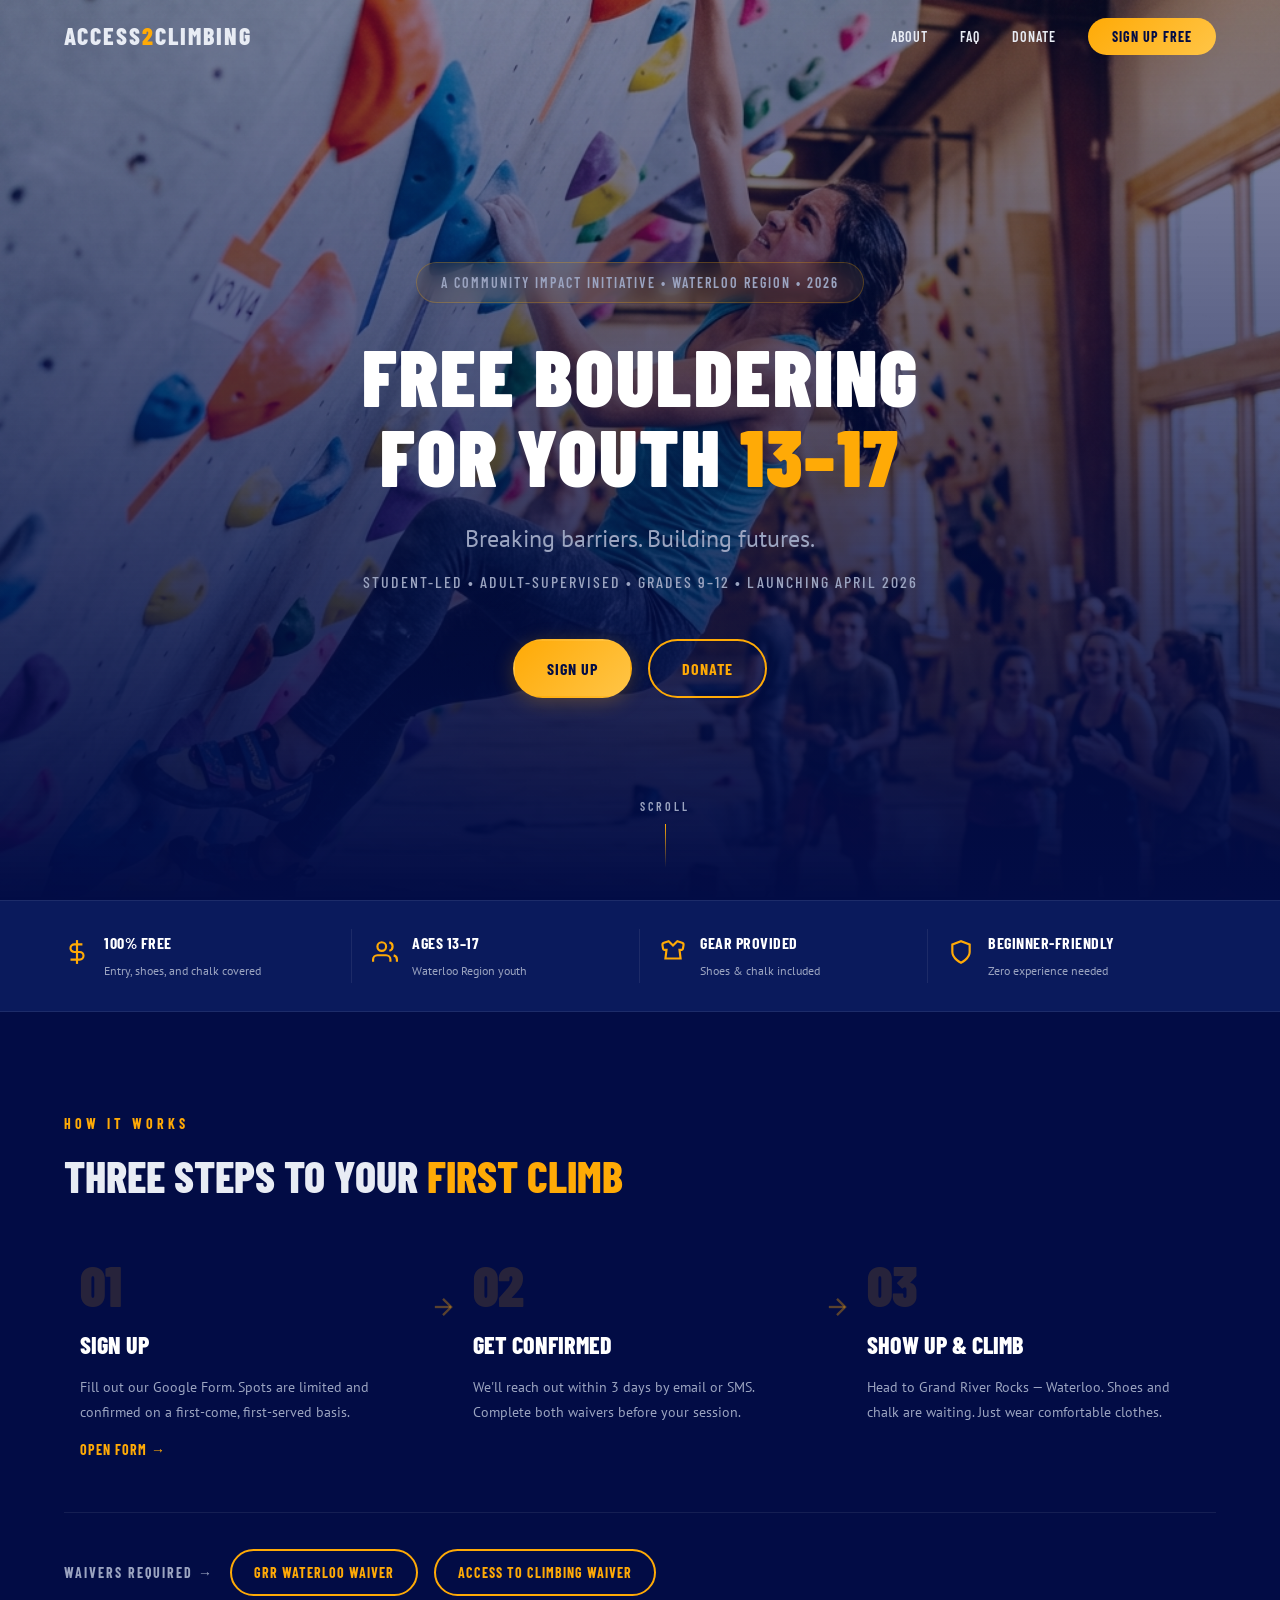
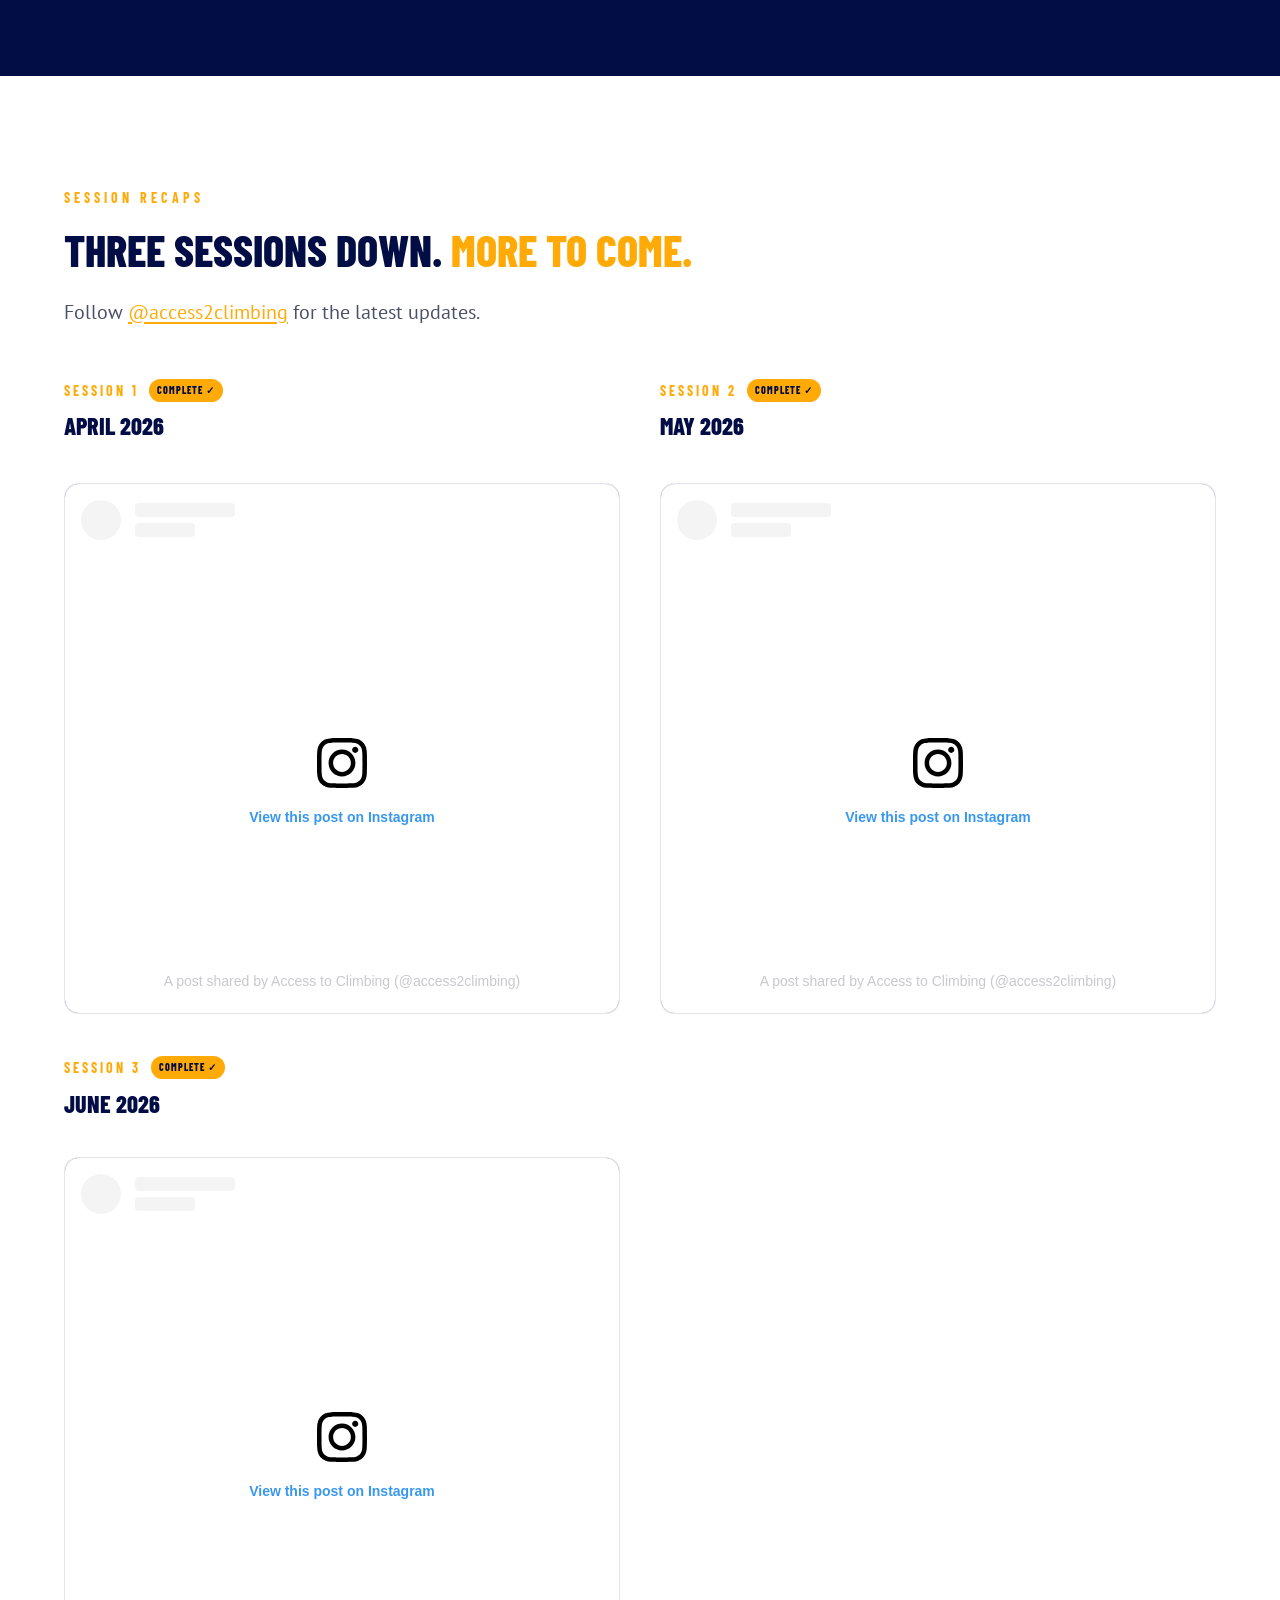
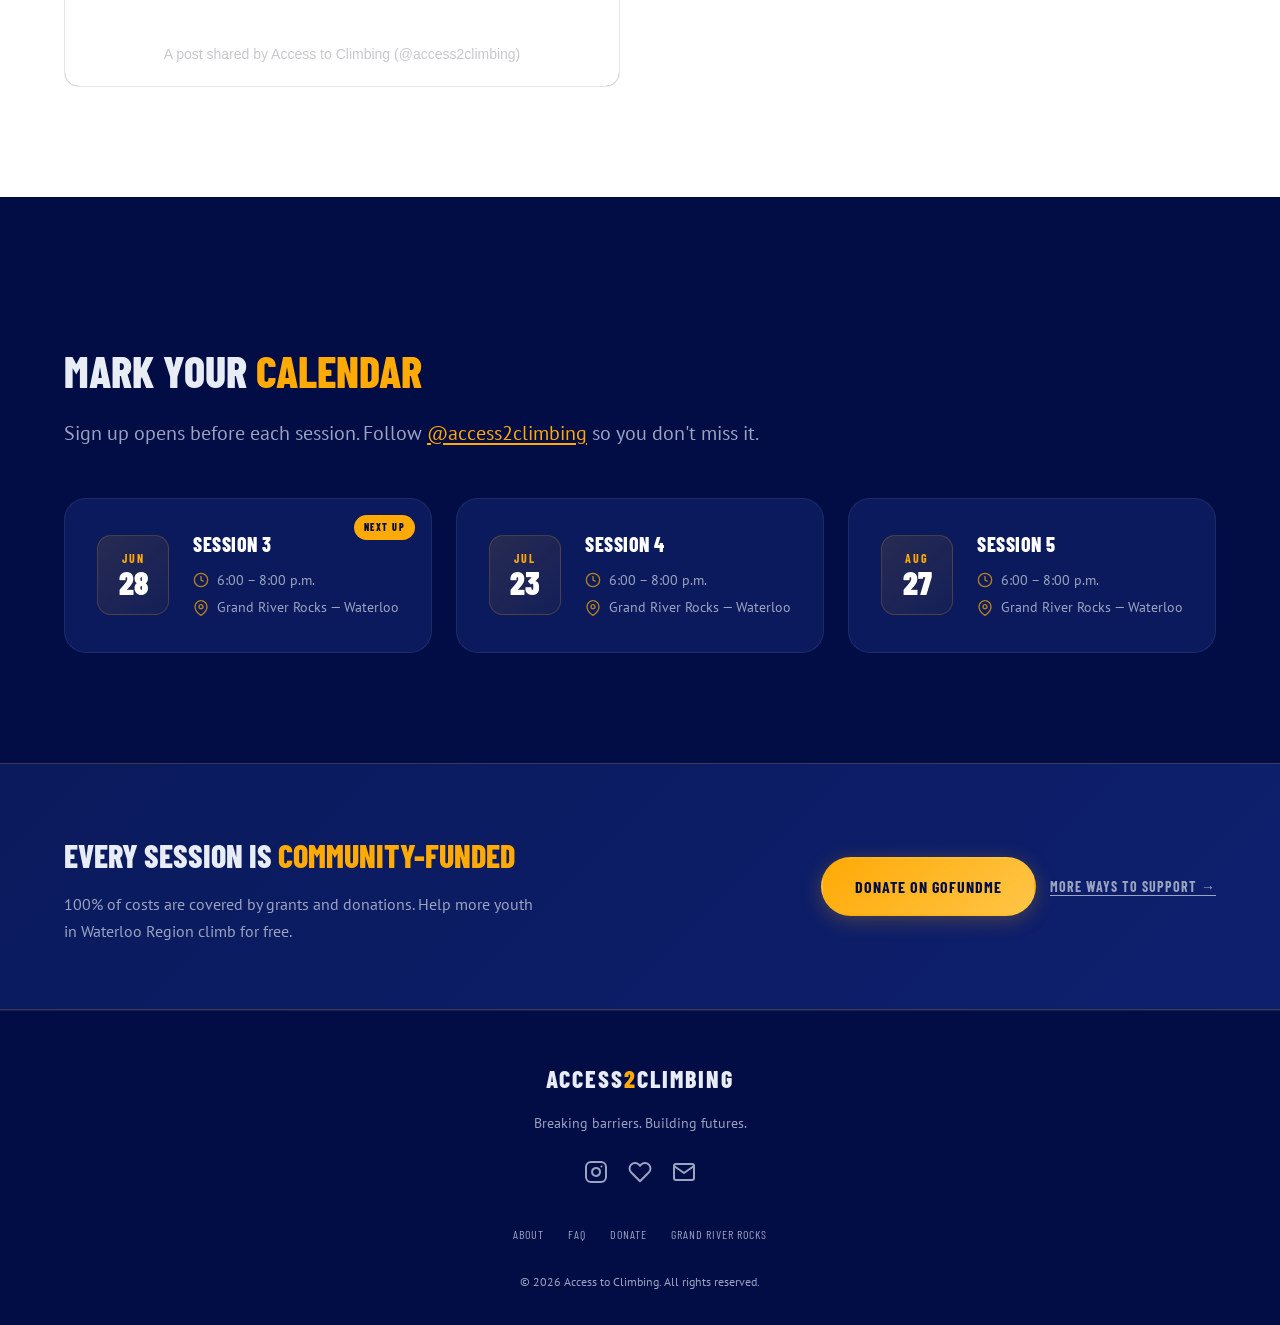
==== commit 8ecbe680: "Merge branch 'main' of https://github.com/kyrg4z/access2climbing" ====
--- a/index.html
+++ b/index.html
@@ -286,6 +286,78 @@
 
   <script async src="https://www.instagram.com/embed.js"></script>
 
+  <!-- ===================== FUTURE DATES ===================== -->
+  <section id="future-dates" class="section future-dates">
+    <div class="container">
+      <div class="section__label reveal">Upcoming Sessions</div>
+      <h2 class="section__title reveal">Mark your <span class="accent">calendar</span></h2>
+      <p class="section__subtitle reveal">
+        Sign up opens before each session. Follow
+        <a href="https://www.instagram.com/access2climbing/" target="_blank" rel="noopener" class="link">@access2climbing</a>
+        so you don't miss it.
+      </p>
+
+      <div class="future-dates__grid">
+
+        <div class="future-dates__card reveal">
+          <div class="future-dates__calendar">
+            <span class="future-dates__month">Jun</span>
+            <span class="future-dates__day">28</span>
+          </div>
+          <div class="future-dates__info">
+            <h3>Session 3</h3>
+            <p class="future-dates__time">
+              <svg width="16" height="16" viewBox="0 0 24 24" fill="none" stroke="currentColor" stroke-width="2"><circle cx="12" cy="12" r="10"/><polyline points="12 6 12 12 16 14"/></svg>
+              6:00 – 8:00 p.m.
+            </p>
+            <p class="future-dates__location">
+              <svg width="16" height="16" viewBox="0 0 24 24" fill="none" stroke="currentColor" stroke-width="2"><path d="M21 10c0 7-9 13-9 13s-9-6-9-13a9 9 0 0118 0z"/><circle cx="12" cy="10" r="3"/></svg>
+              Grand River Rocks — Waterloo
+            </p>
+          </div>
+          <span class="future-dates__badge">Next Up</span>
+        </div>
+
+        <div class="future-dates__card reveal">
+          <div class="future-dates__calendar">
+            <span class="future-dates__month">Jul</span>
+            <span class="future-dates__day">23</span>
+          </div>
+          <div class="future-dates__info">
+            <h3>Session 4</h3>
+            <p class="future-dates__time">
+              <svg width="16" height="16" viewBox="0 0 24 24" fill="none" stroke="currentColor" stroke-width="2"><circle cx="12" cy="12" r="10"/><polyline points="12 6 12 12 16 14"/></svg>
+              6:00 – 8:00 p.m.
+            </p>
+            <p class="future-dates__location">
+              <svg width="16" height="16" viewBox="0 0 24 24" fill="none" stroke="currentColor" stroke-width="2"><path d="M21 10c0 7-9 13-9 13s-9-6-9-13a9 9 0 0118 0z"/><circle cx="12" cy="10" r="3"/></svg>
+              Grand River Rocks — Waterloo
+            </p>
+          </div>
+        </div>
+
+        <div class="future-dates__card reveal">
+          <div class="future-dates__calendar">
+            <span class="future-dates__month">Aug</span>
+            <span class="future-dates__day">27</span>
+          </div>
+          <div class="future-dates__info">
+            <h3>Session 5</h3>
+            <p class="future-dates__time">
+              <svg width="16" height="16" viewBox="0 0 24 24" fill="none" stroke="currentColor" stroke-width="2"><circle cx="12" cy="12" r="10"/><polyline points="12 6 12 12 16 14"/></svg>
+              6:00 – 8:00 p.m.
+            </p>
+            <p class="future-dates__location">
+              <svg width="16" height="16" viewBox="0 0 24 24" fill="none" stroke="currentColor" stroke-width="2"><path d="M21 10c0 7-9 13-9 13s-9-6-9-13a9 9 0 0118 0z"/><circle cx="12" cy="10" r="3"/></svg>
+              Grand River Rocks — Waterloo
+            </p>
+          </div>
+        </div>
+
+      </div>
+    </div>
+  </section>
+
   <!-- ===================== DONOR STRIP ===================== -->
   <div class="donor-strip">
     <div class="donor-strip__inner">
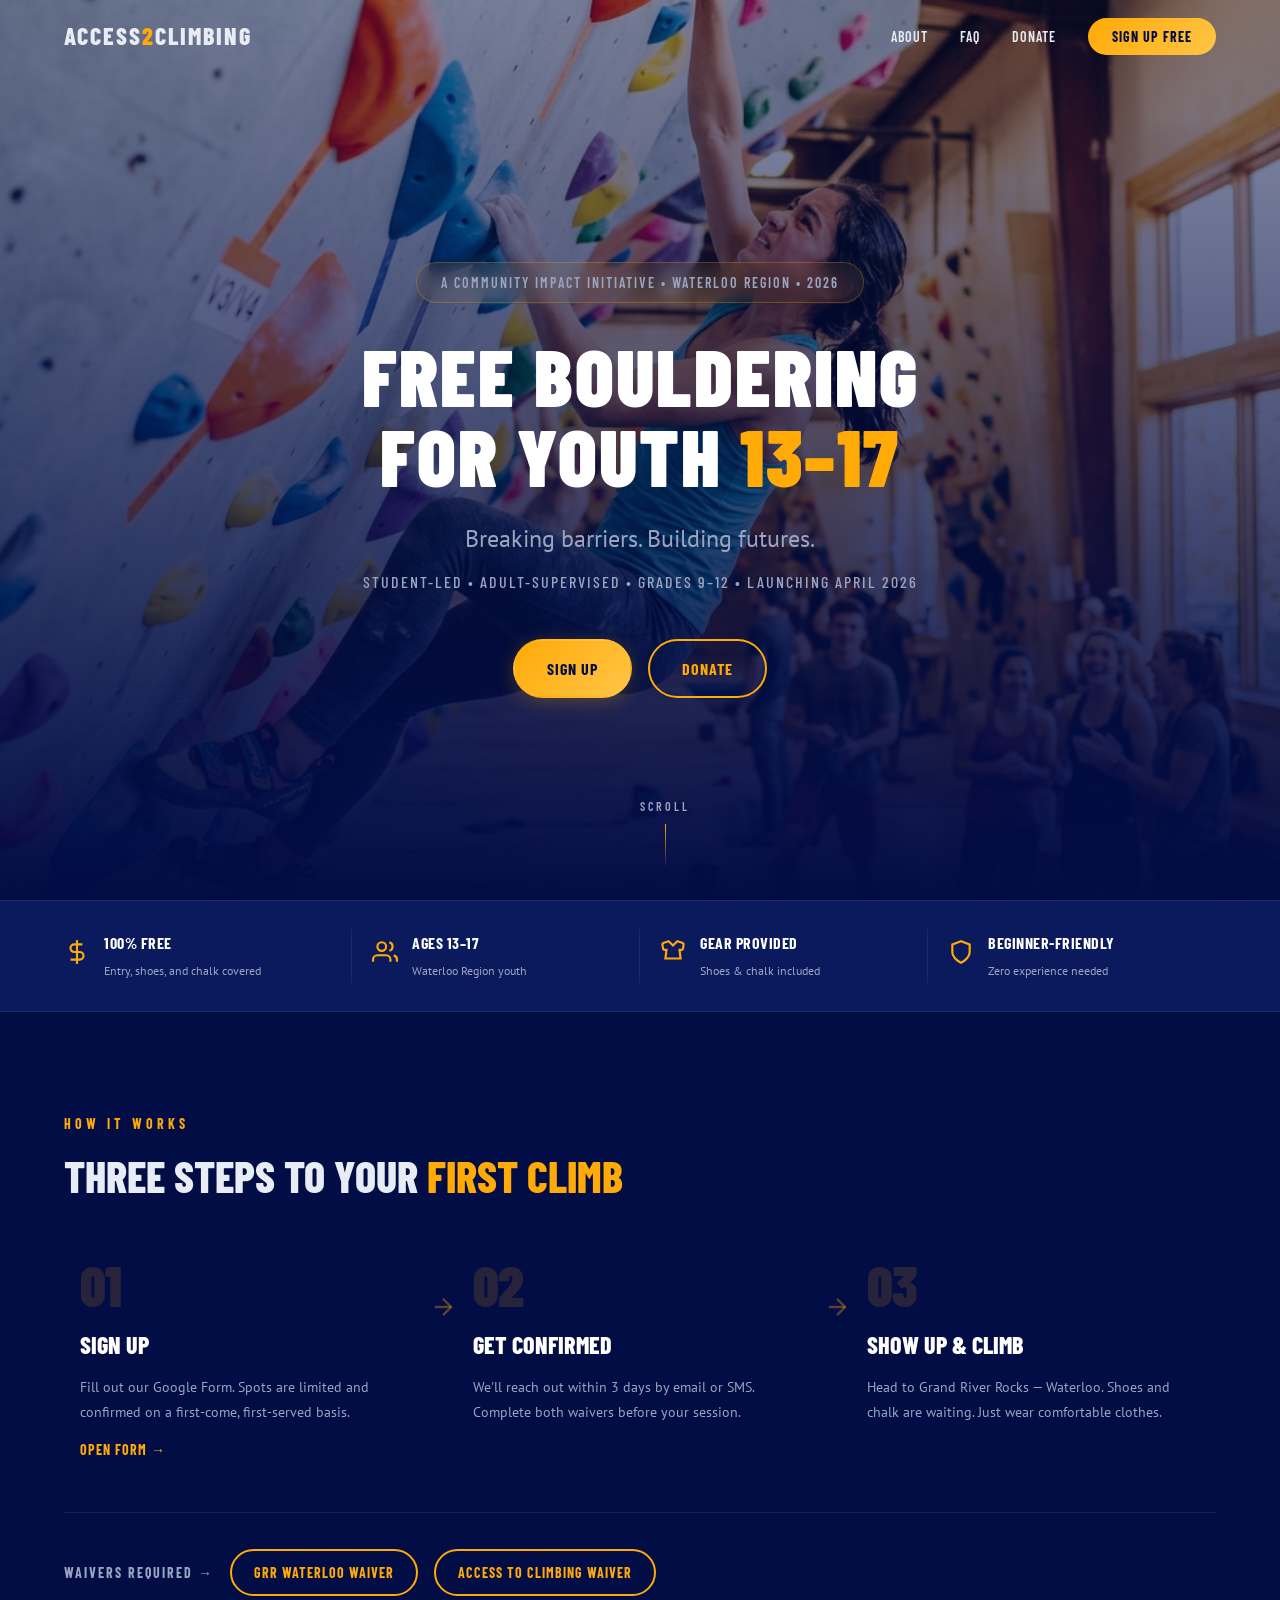
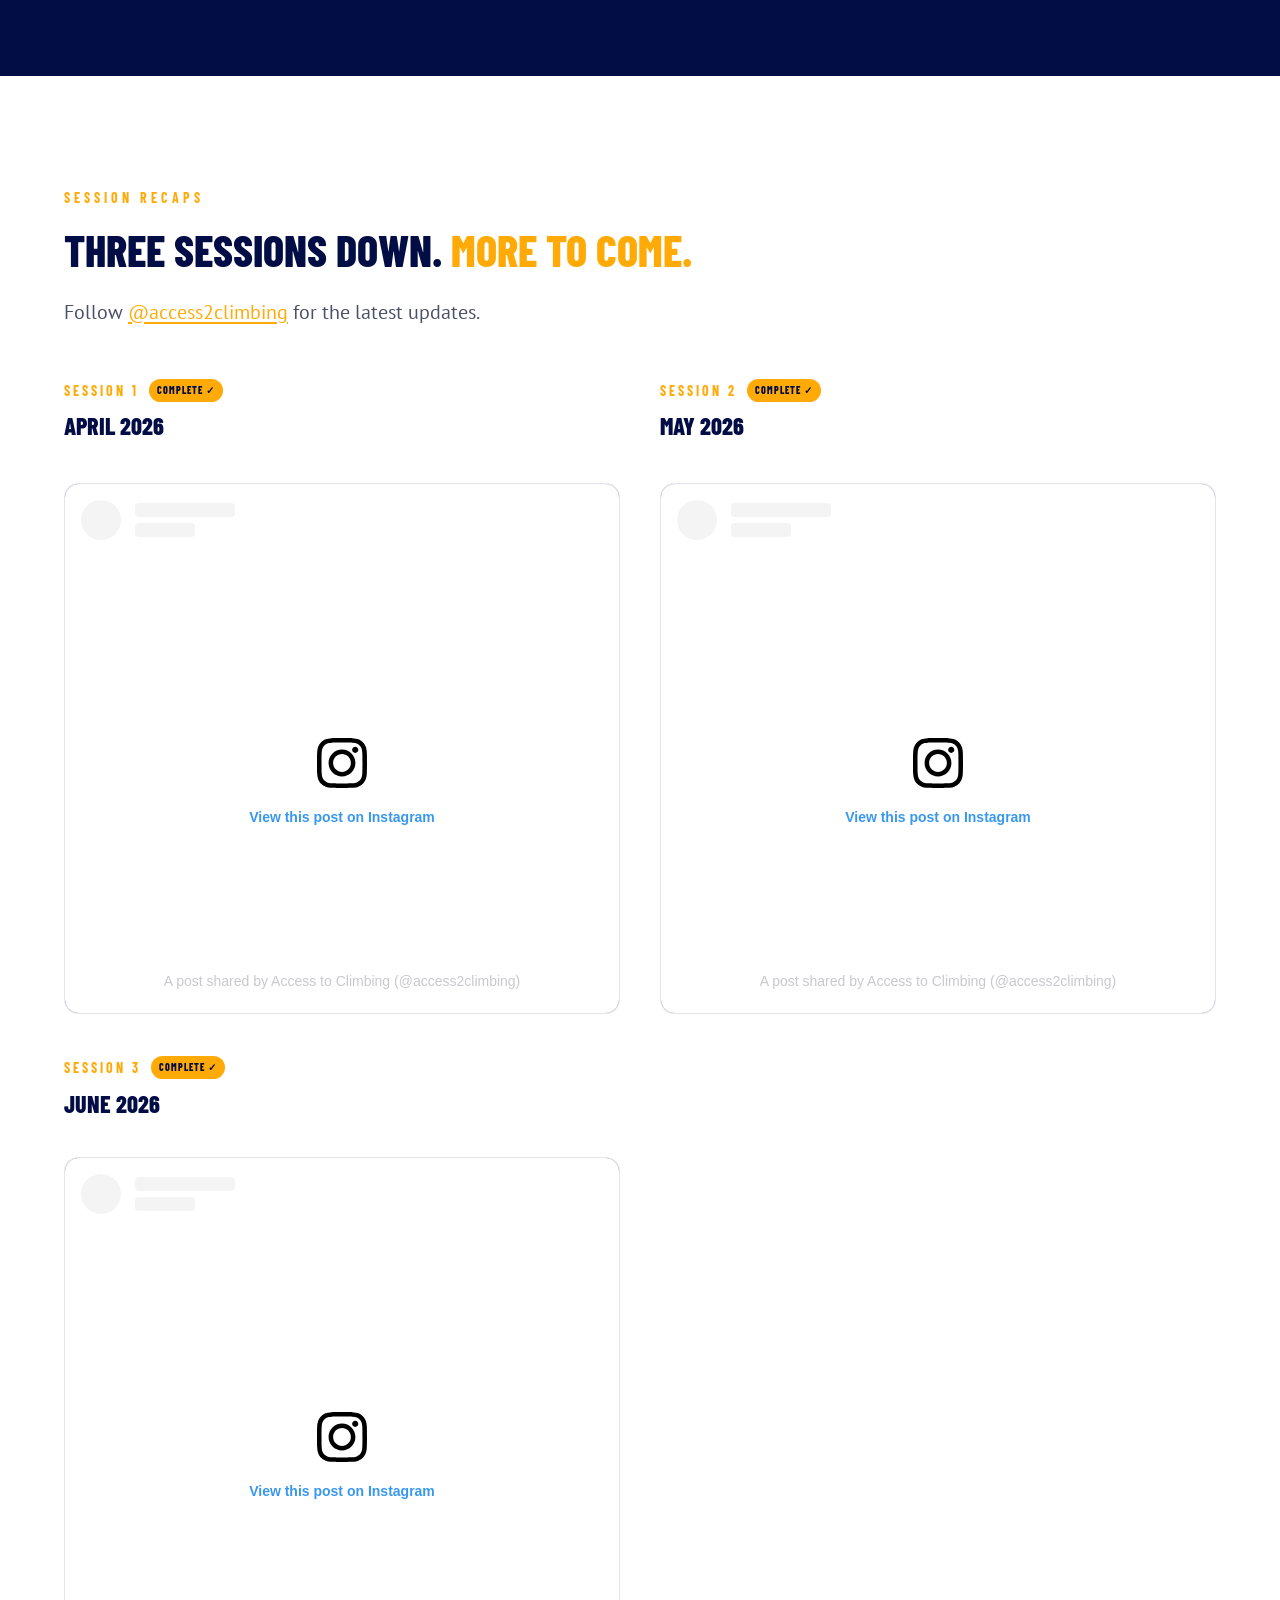
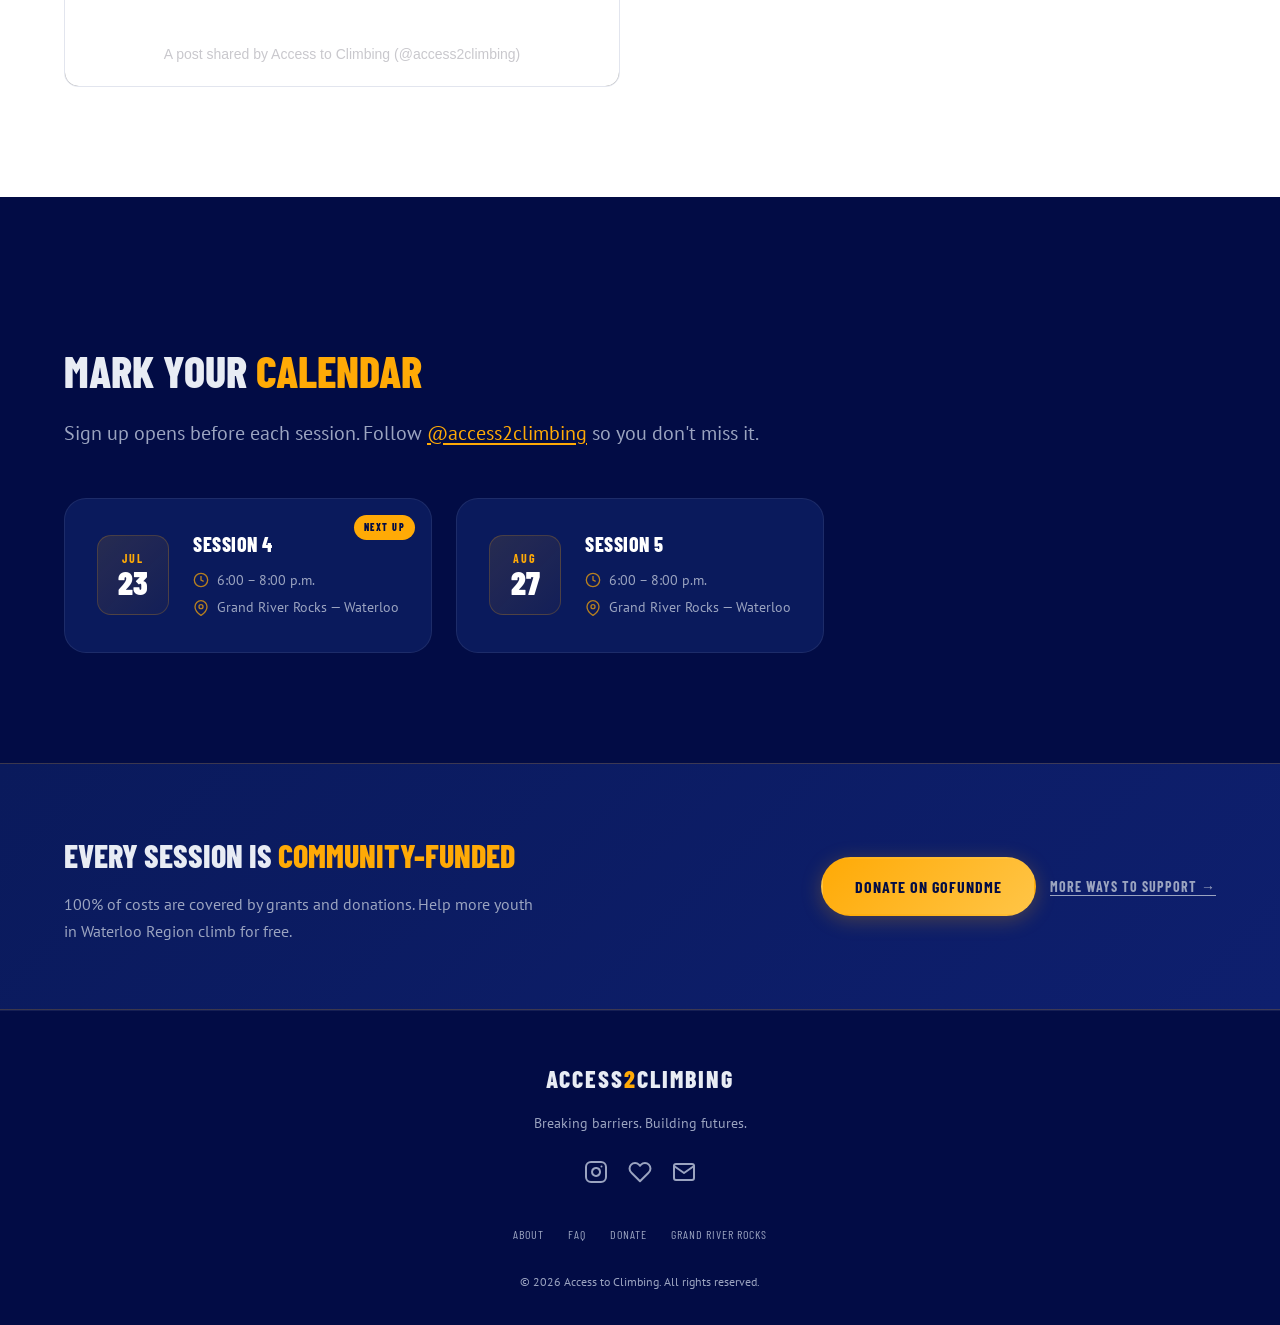
==== commit 31e43c4d: "updated next session" ====
--- a/index.html
+++ b/index.html
@@ -298,26 +298,6 @@
       </p>
 
       <div class="future-dates__grid">
-
-        <div class="future-dates__card reveal">
-          <div class="future-dates__calendar">
-            <span class="future-dates__month">Jun</span>
-            <span class="future-dates__day">28</span>
-          </div>
-          <div class="future-dates__info">
-            <h3>Session 3</h3>
-            <p class="future-dates__time">
-              <svg width="16" height="16" viewBox="0 0 24 24" fill="none" stroke="currentColor" stroke-width="2"><circle cx="12" cy="12" r="10"/><polyline points="12 6 12 12 16 14"/></svg>
-              6:00 – 8:00 p.m.
-            </p>
-            <p class="future-dates__location">
-              <svg width="16" height="16" viewBox="0 0 24 24" fill="none" stroke="currentColor" stroke-width="2"><path d="M21 10c0 7-9 13-9 13s-9-6-9-13a9 9 0 0118 0z"/><circle cx="12" cy="10" r="3"/></svg>
-              Grand River Rocks — Waterloo
-            </p>
-          </div>
-          <span class="future-dates__badge">Next Up</span>
-        </div>
-
         <div class="future-dates__card reveal">
           <div class="future-dates__calendar">
             <span class="future-dates__month">Jul</span>
@@ -334,6 +314,7 @@
               Grand River Rocks — Waterloo
             </p>
           </div>
+          <span class="future-dates__badge">Next Up</span>
         </div>
 
         <div class="future-dates__card reveal">
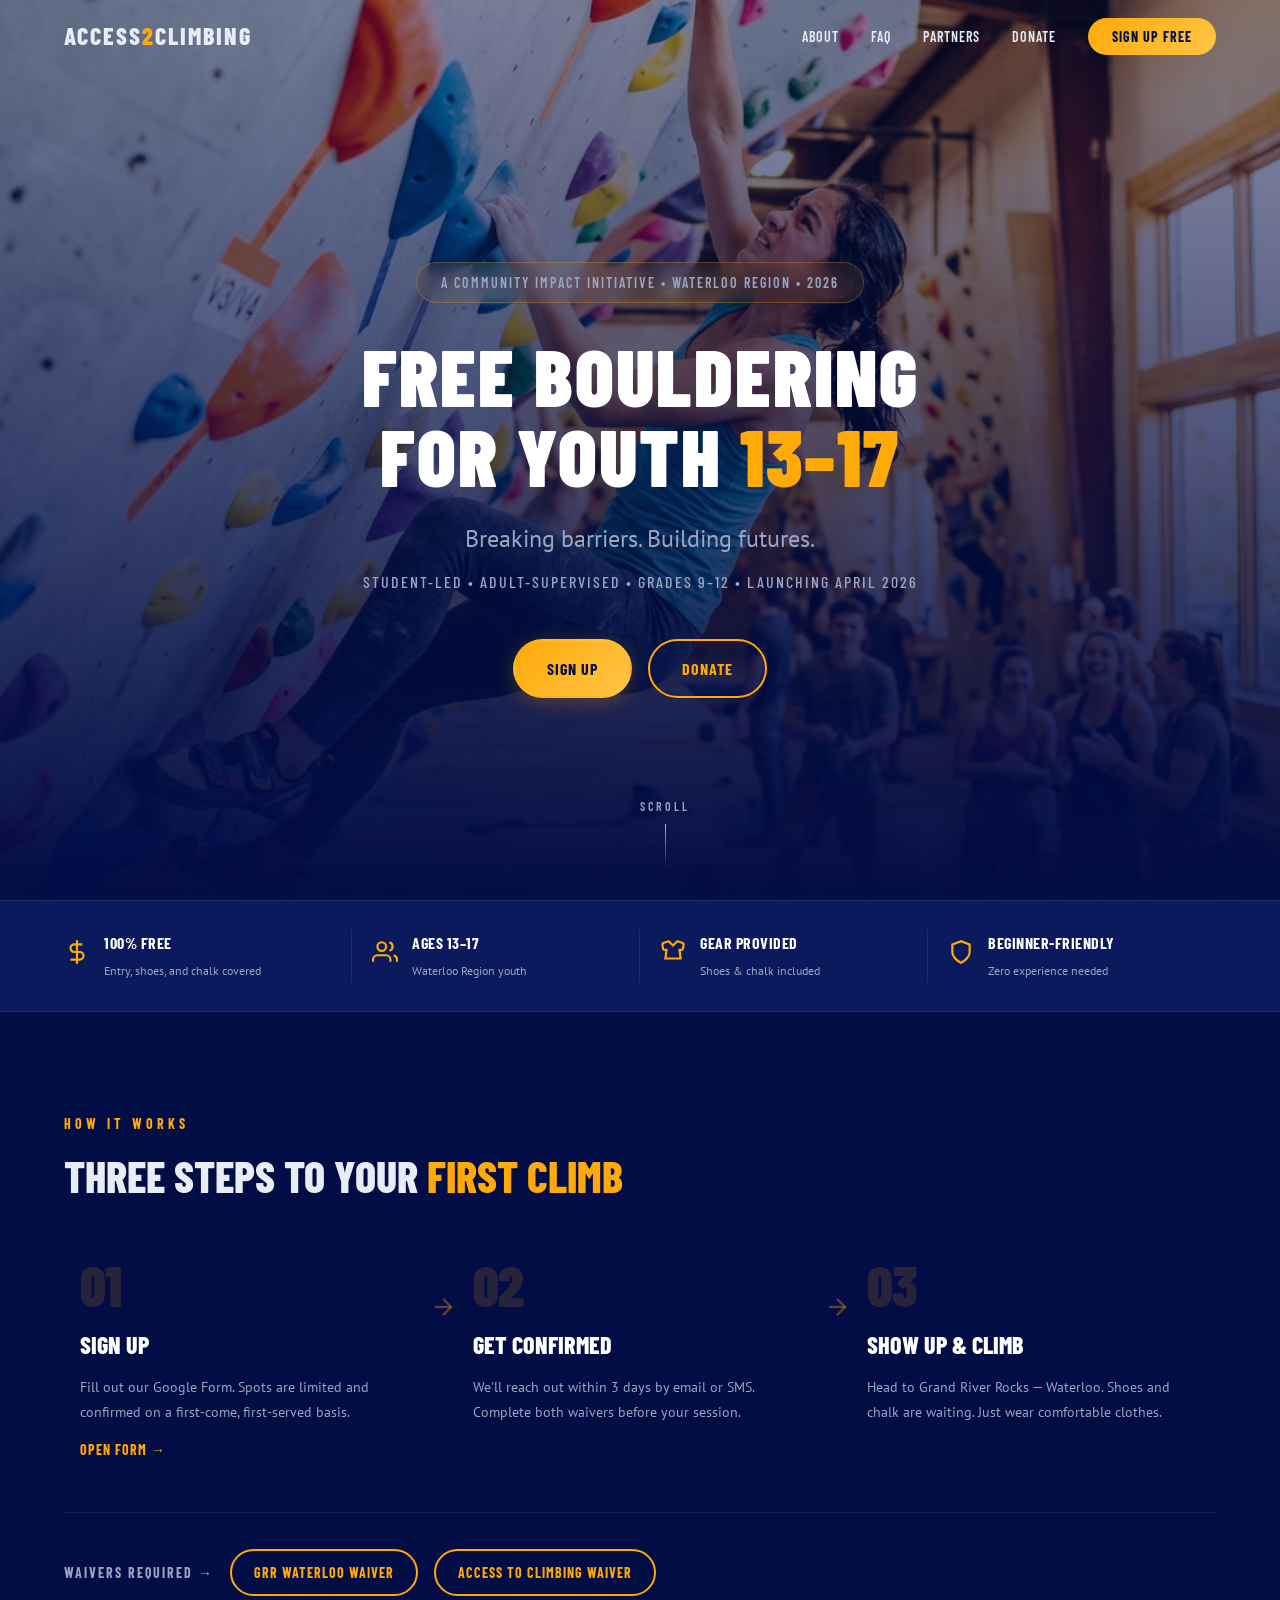
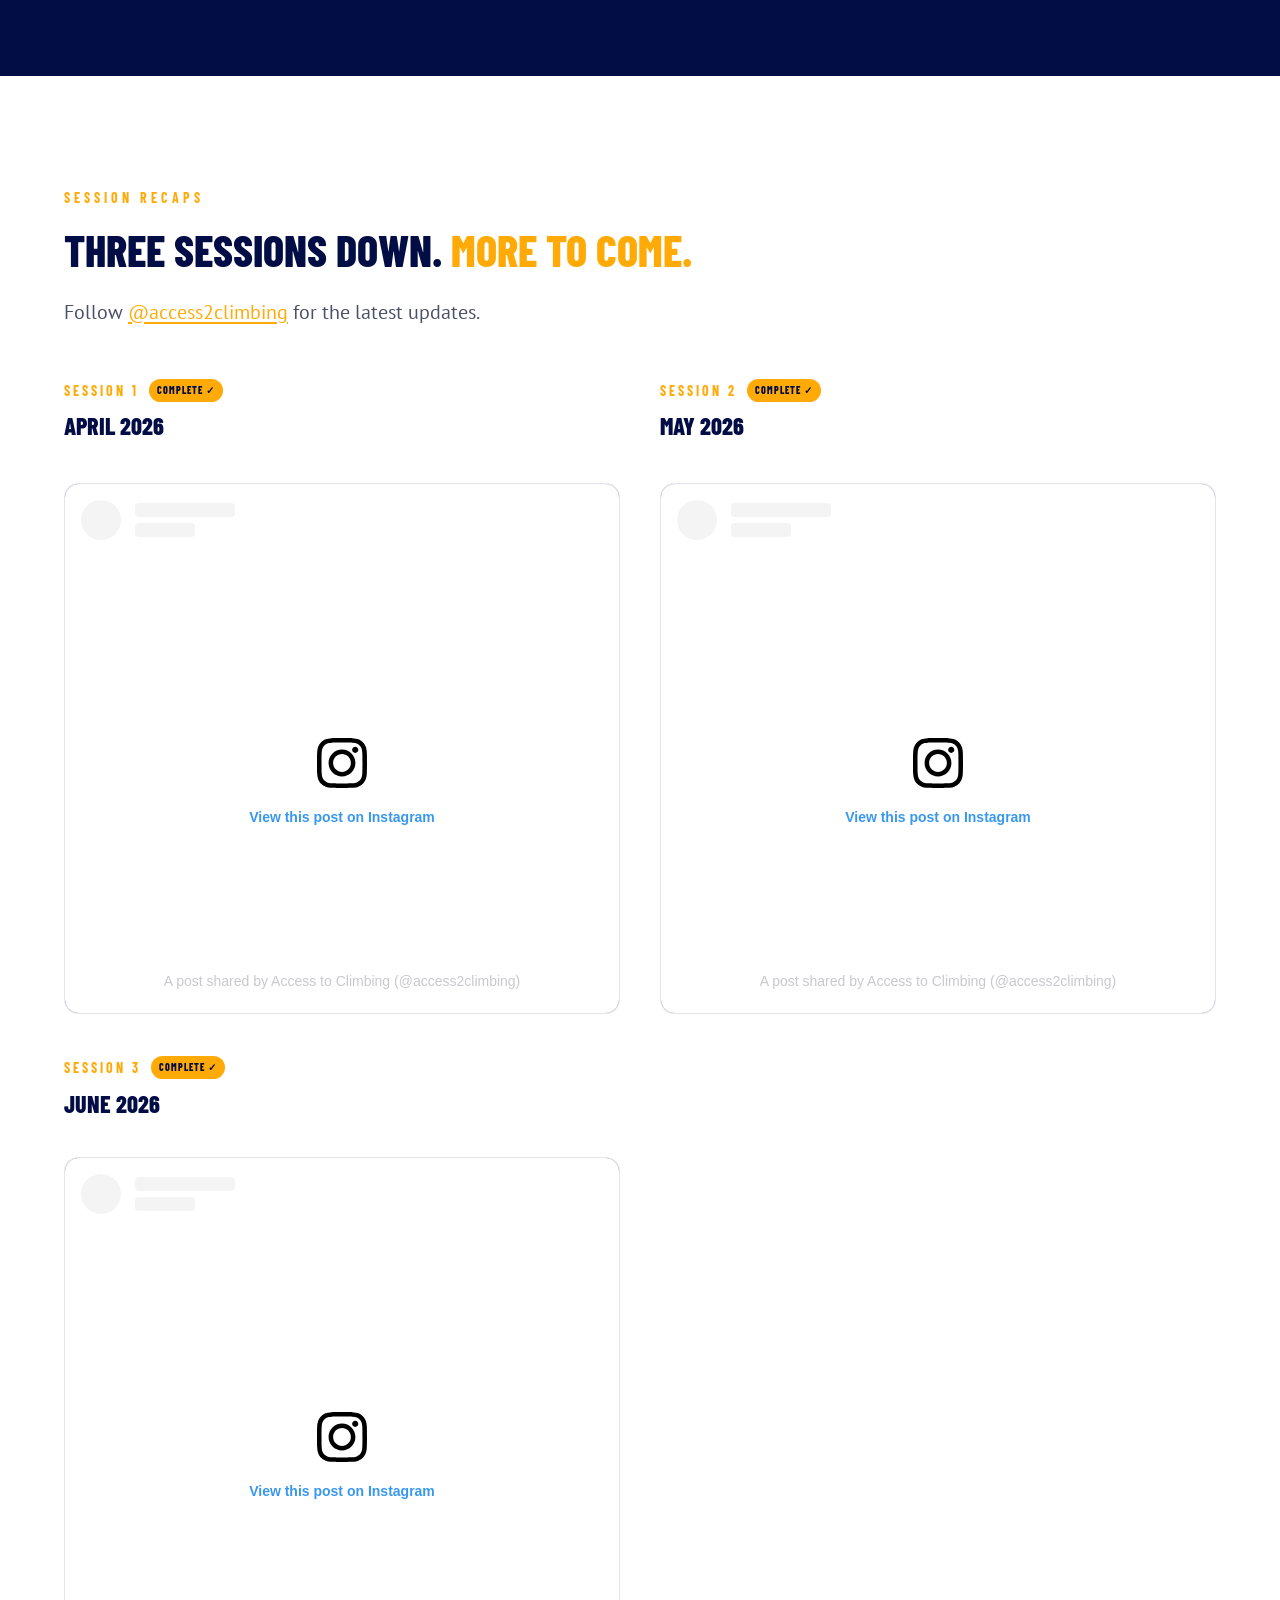
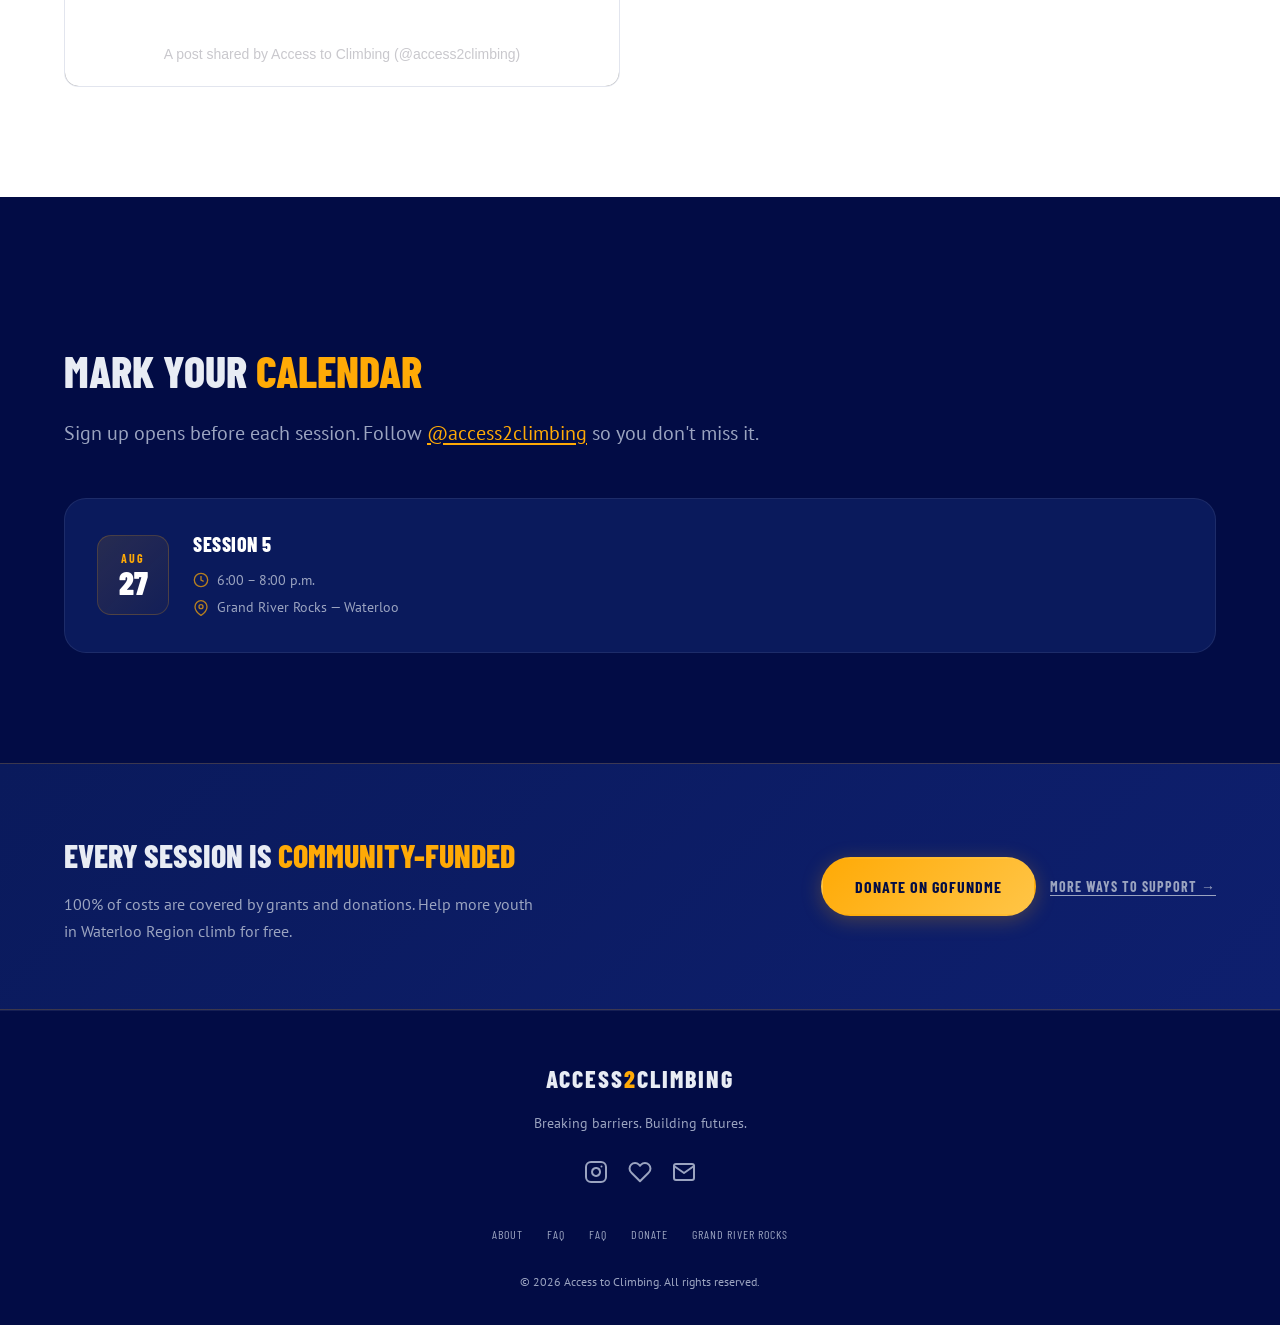
==== commit fa7ff18c: "session 5 update + partners" ====
--- a/index.html
+++ b/index.html
@@ -27,6 +27,7 @@
       <ul id="nav-links" class="nav__links">
         <li><a href="about.html">About</a></li>
         <li><a href="faq.html">FAQ</a></li>
+        <li><a href="partners.html">Partners</a></li>
         <li><a href="donate.html">Donate</a></li>
         <li>
           <a href="#how-it-works" class="nav__cta">Sign Up Free</a>
@@ -297,26 +298,6 @@
         so you don't miss it.
       </p>
 
-      <div class="future-dates__grid">
-        <div class="future-dates__card reveal">
-          <div class="future-dates__calendar">
-            <span class="future-dates__month">Jul</span>
-            <span class="future-dates__day">23</span>
-          </div>
-          <div class="future-dates__info">
-            <h3>Session 4</h3>
-            <p class="future-dates__time">
-              <svg width="16" height="16" viewBox="0 0 24 24" fill="none" stroke="currentColor" stroke-width="2"><circle cx="12" cy="12" r="10"/><polyline points="12 6 12 12 16 14"/></svg>
-              6:00 – 8:00 p.m.
-            </p>
-            <p class="future-dates__location">
-              <svg width="16" height="16" viewBox="0 0 24 24" fill="none" stroke="currentColor" stroke-width="2"><path d="M21 10c0 7-9 13-9 13s-9-6-9-13a9 9 0 0118 0z"/><circle cx="12" cy="10" r="3"/></svg>
-              Grand River Rocks — Waterloo
-            </p>
-          </div>
-          <span class="future-dates__badge">Next Up</span>
-        </div>
-
         <div class="future-dates__card reveal">
           <div class="future-dates__calendar">
             <span class="future-dates__month">Aug</span>
@@ -376,6 +357,7 @@
       <nav class="footer__nav" style="display:flex;gap:24px;margin:8px 0;flex-wrap:wrap;justify-content:center;">
         <a href="about.html" style="font-family:var(--ff-heading);font-size:var(--fs-xs);text-transform:uppercase;letter-spacing:1px;color:var(--clr-text-dim);">About</a>
         <a href="faq.html" style="font-family:var(--ff-heading);font-size:var(--fs-xs);text-transform:uppercase;letter-spacing:1px;color:var(--clr-text-dim);">FAQ</a>
+        <a href="partners.html" style="font-family:var(--ff-heading);font-size:var(--fs-xs);text-transform:uppercase;letter-spacing:1px;color:var(--clr-text-dim);">FAQ</a>
         <a href="donate.html" style="font-family:var(--ff-heading);font-size:var(--fs-xs);text-transform:uppercase;letter-spacing:1px;color:var(--clr-text-dim);">Donate</a>
         <a href="https://grandriverrocks.com/waterloo/" target="_blank" rel="noopener" style="font-family:var(--ff-heading);font-size:var(--fs-xs);text-transform:uppercase;letter-spacing:1px;color:var(--clr-text-dim);">Grand River Rocks</a>
       </nav>
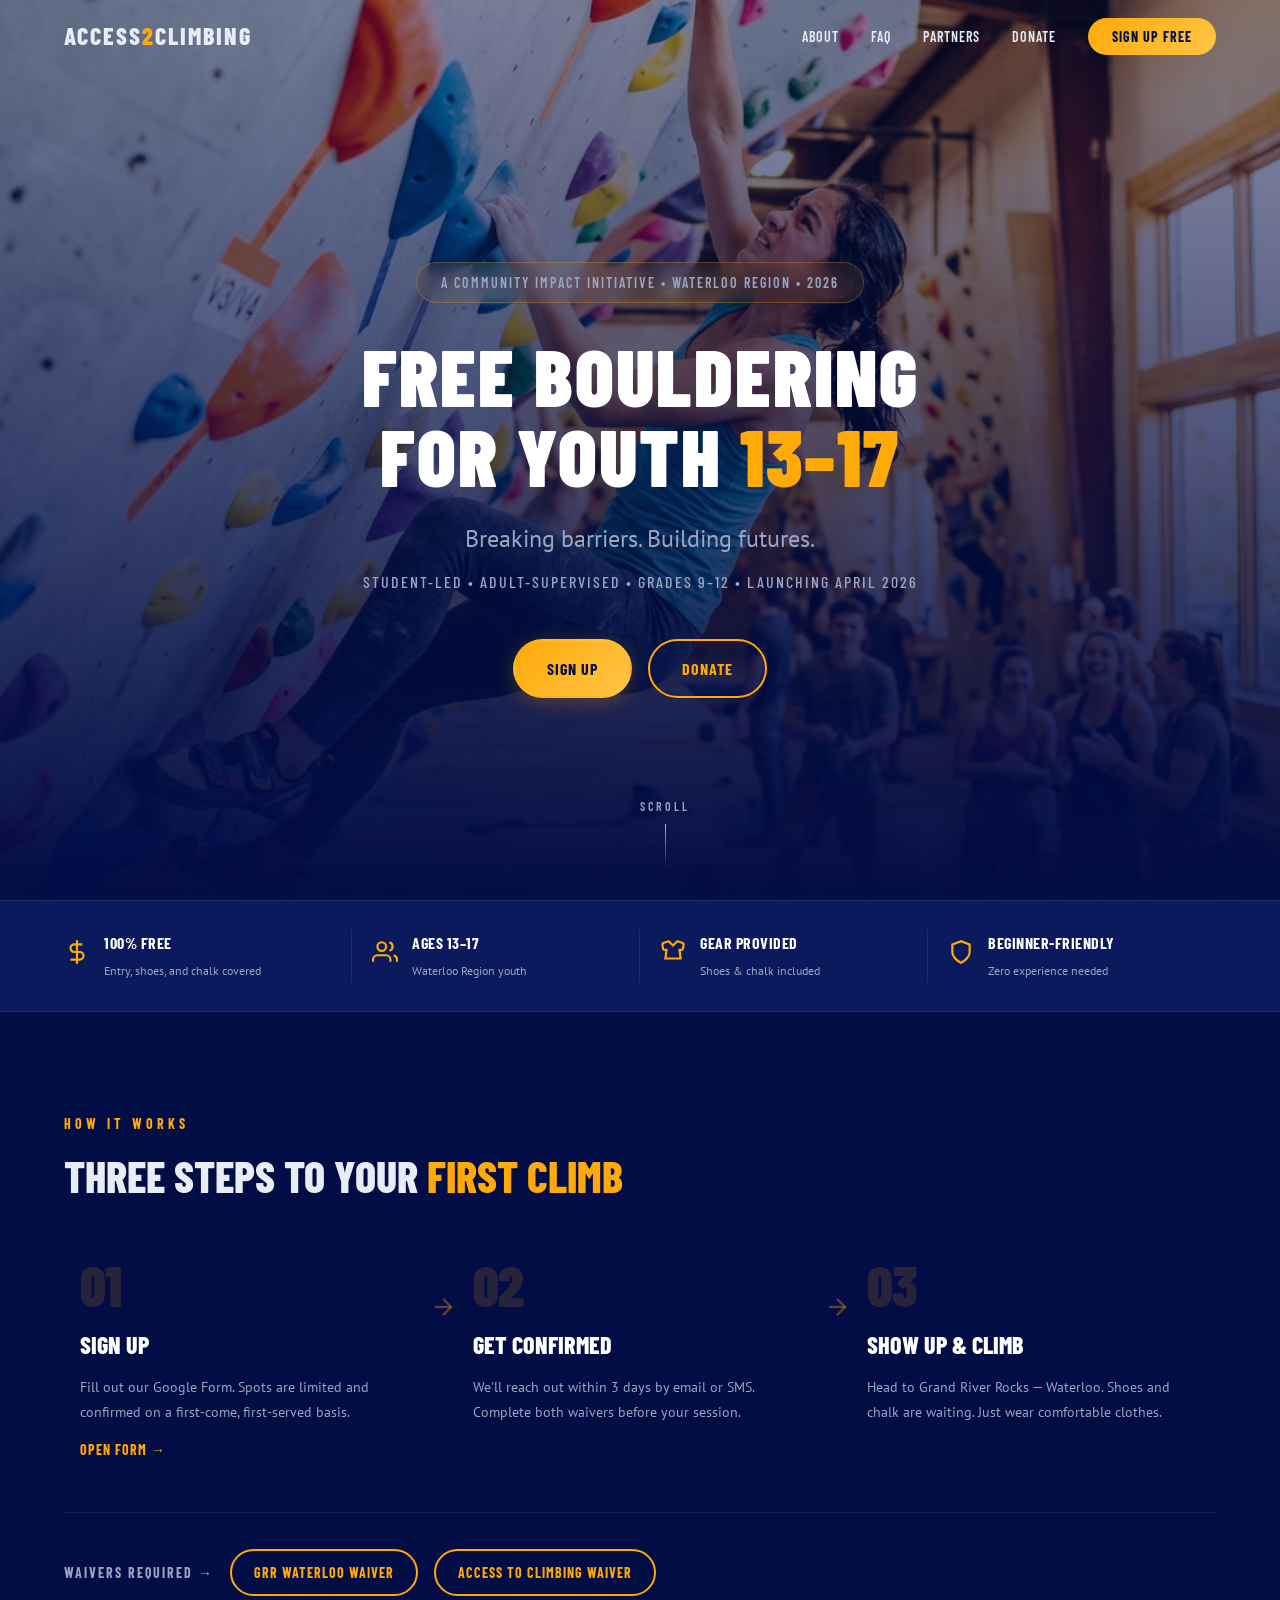
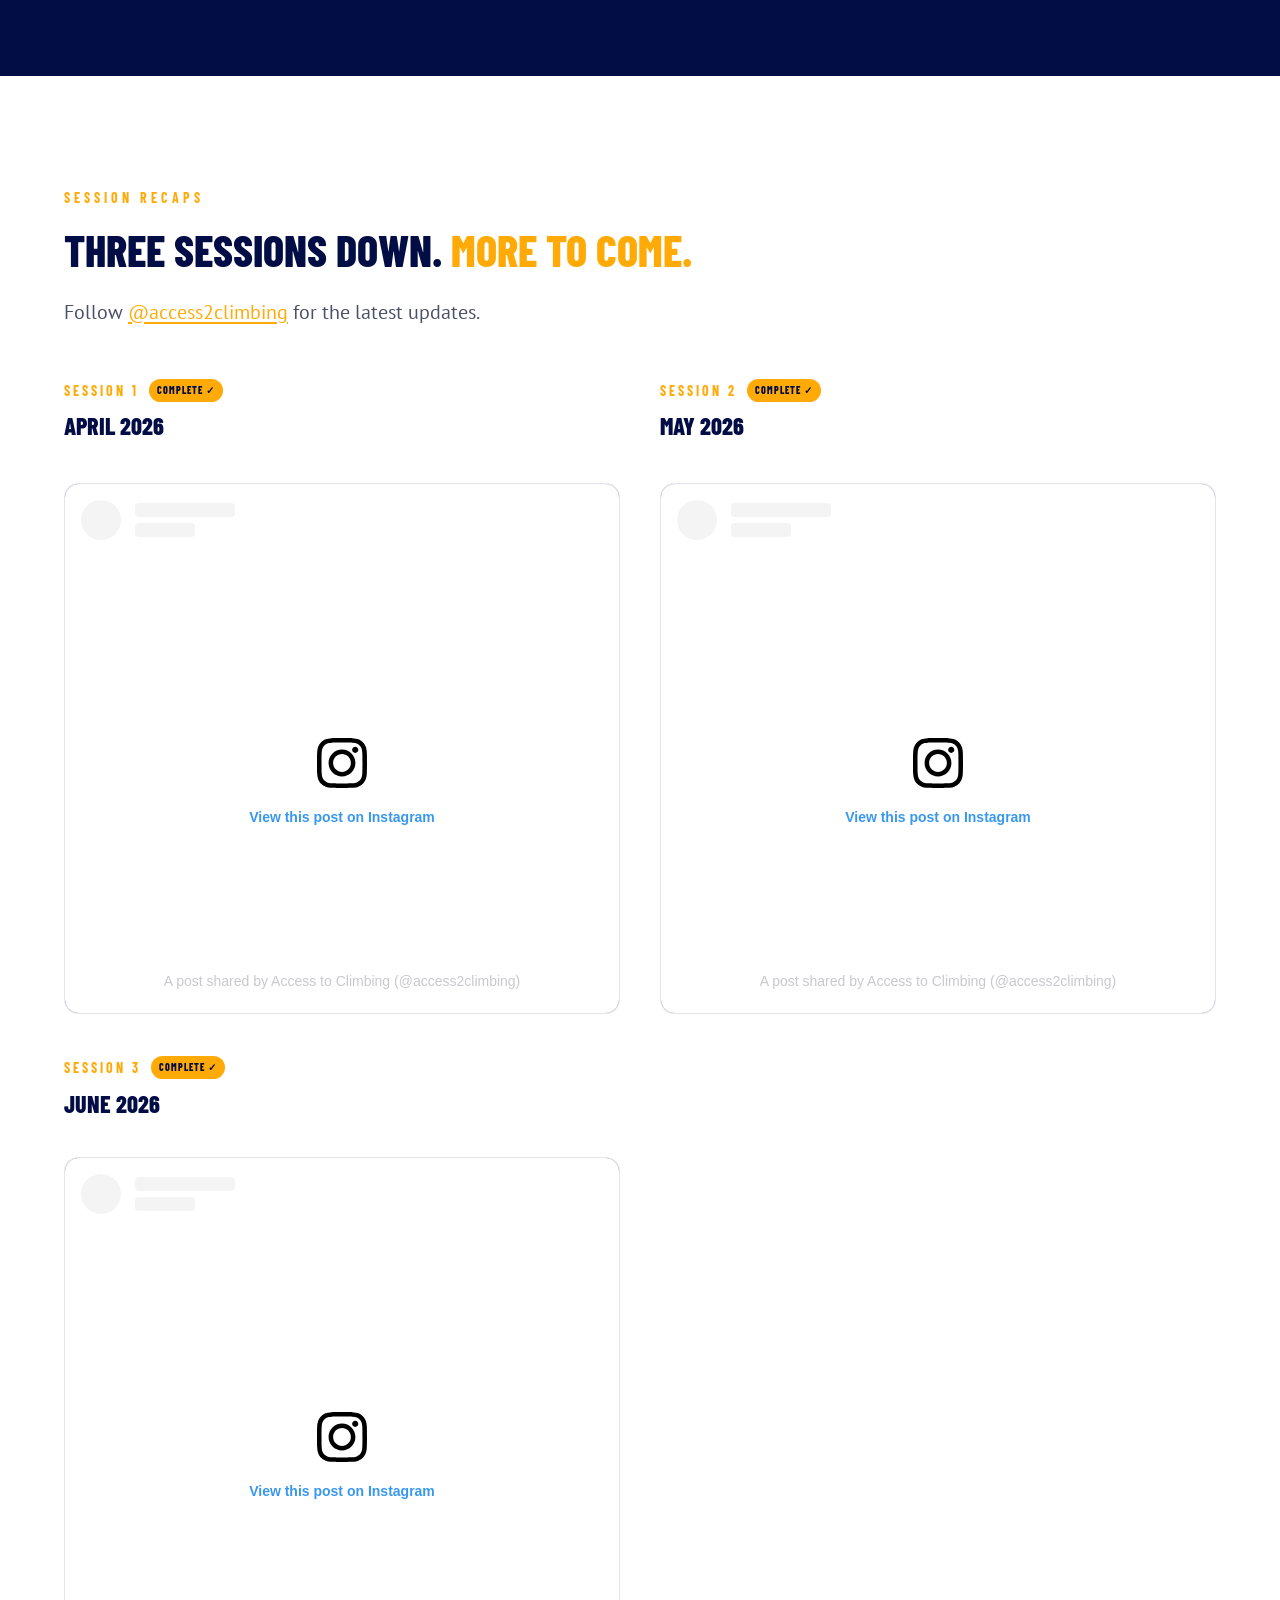
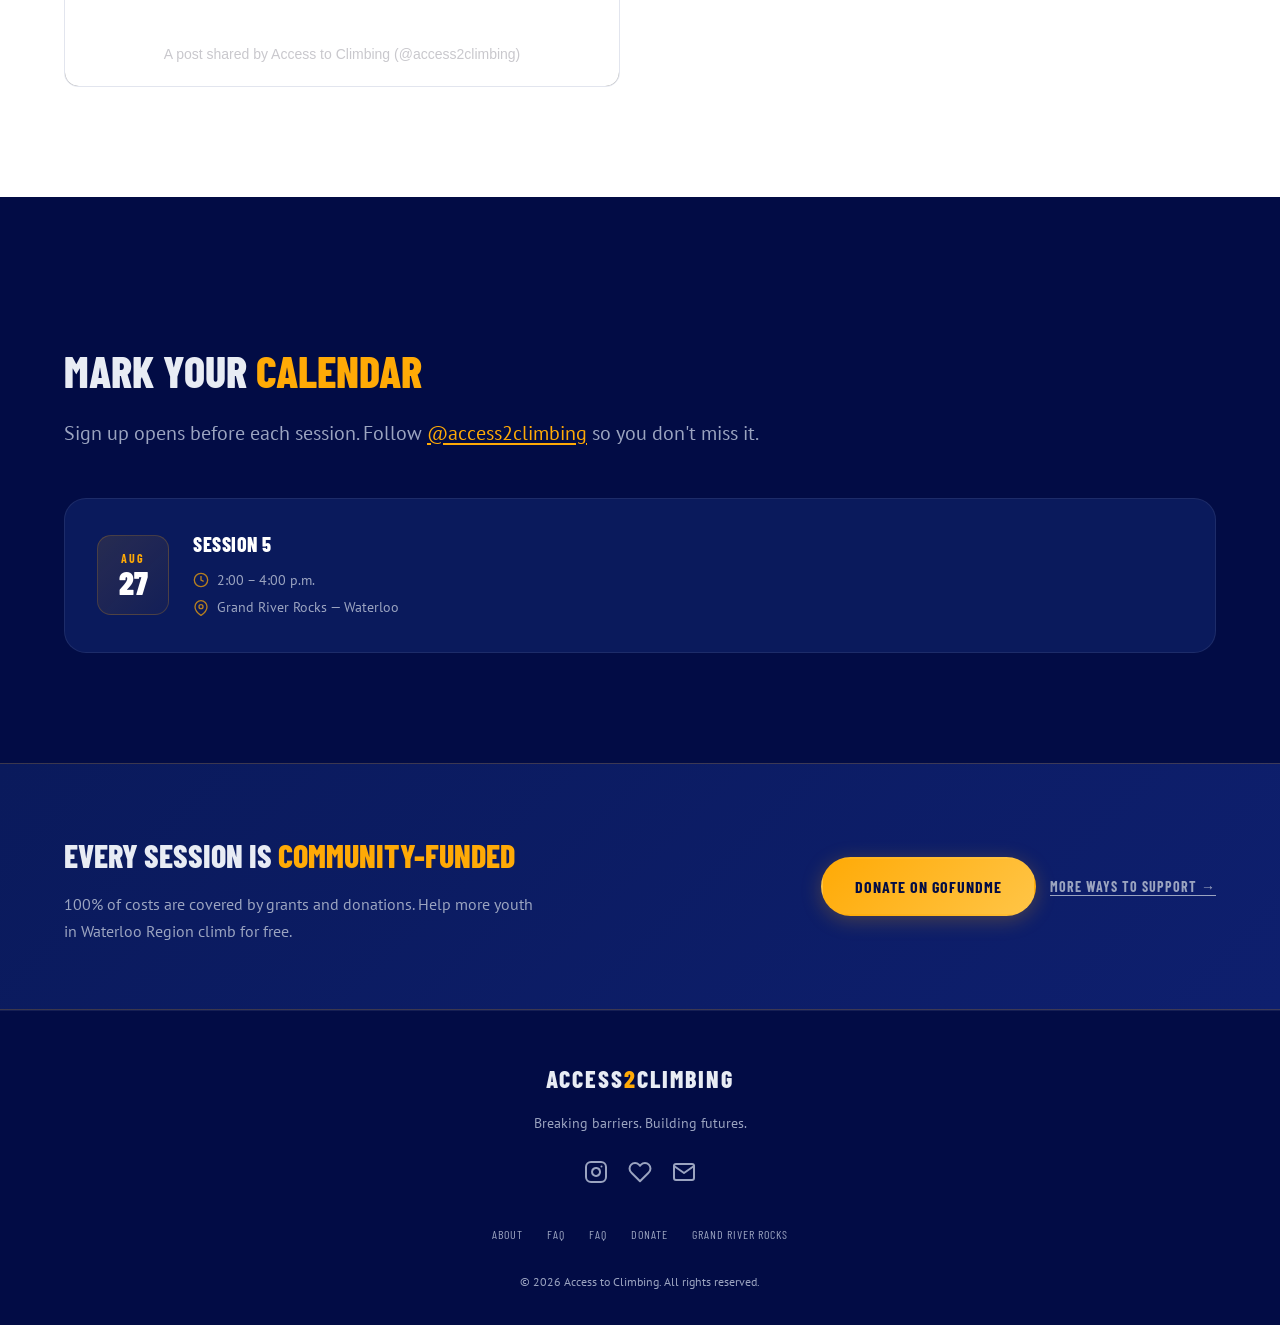
==== commit 31d59b5e: "updated timings" ====
--- a/index.html
+++ b/index.html
@@ -307,7 +307,7 @@
             <h3>Session 5</h3>
             <p class="future-dates__time">
               <svg width="16" height="16" viewBox="0 0 24 24" fill="none" stroke="currentColor" stroke-width="2"><circle cx="12" cy="12" r="10"/><polyline points="12 6 12 12 16 14"/></svg>
-              6:00 – 8:00 p.m.
+              2:00 – 4:00 p.m.
             </p>
             <p class="future-dates__location">
               <svg width="16" height="16" viewBox="0 0 24 24" fill="none" stroke="currentColor" stroke-width="2"><path d="M21 10c0 7-9 13-9 13s-9-6-9-13a9 9 0 0118 0z"/><circle cx="12" cy="10" r="3"/></svg>
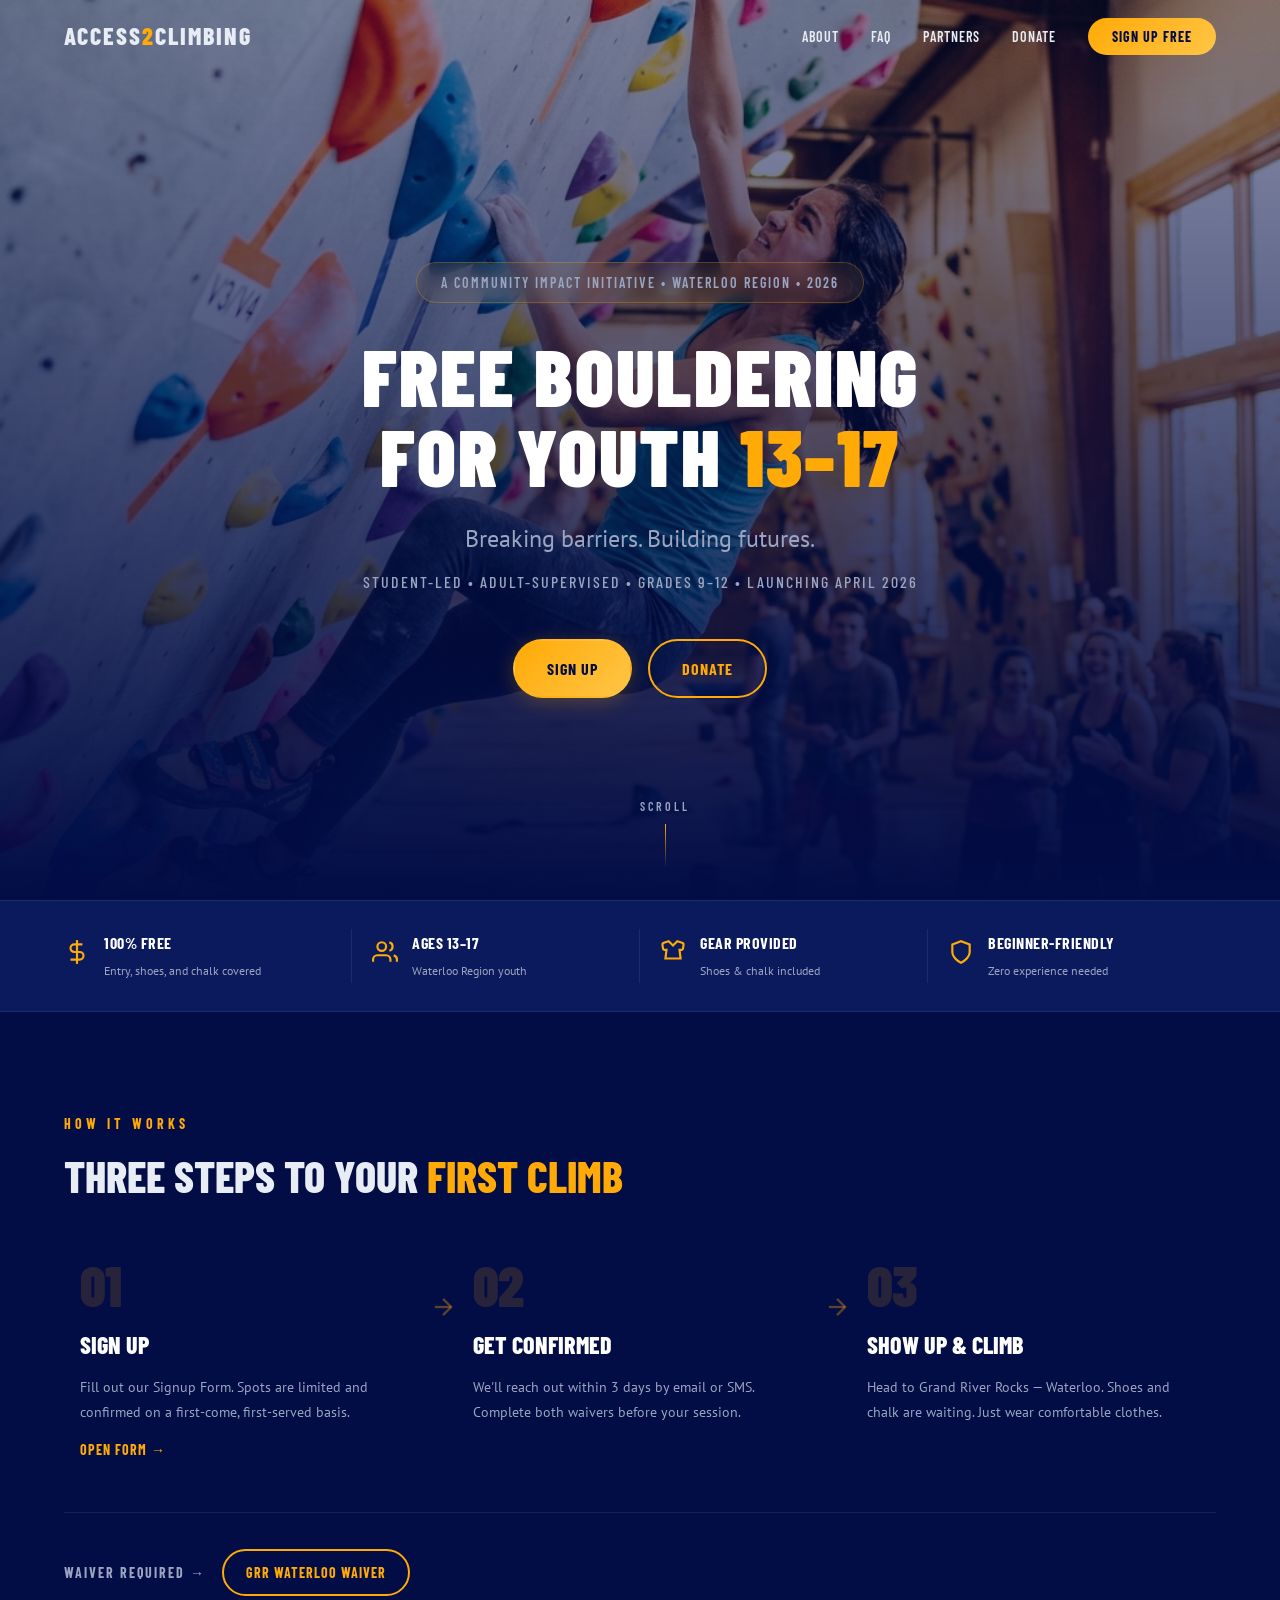
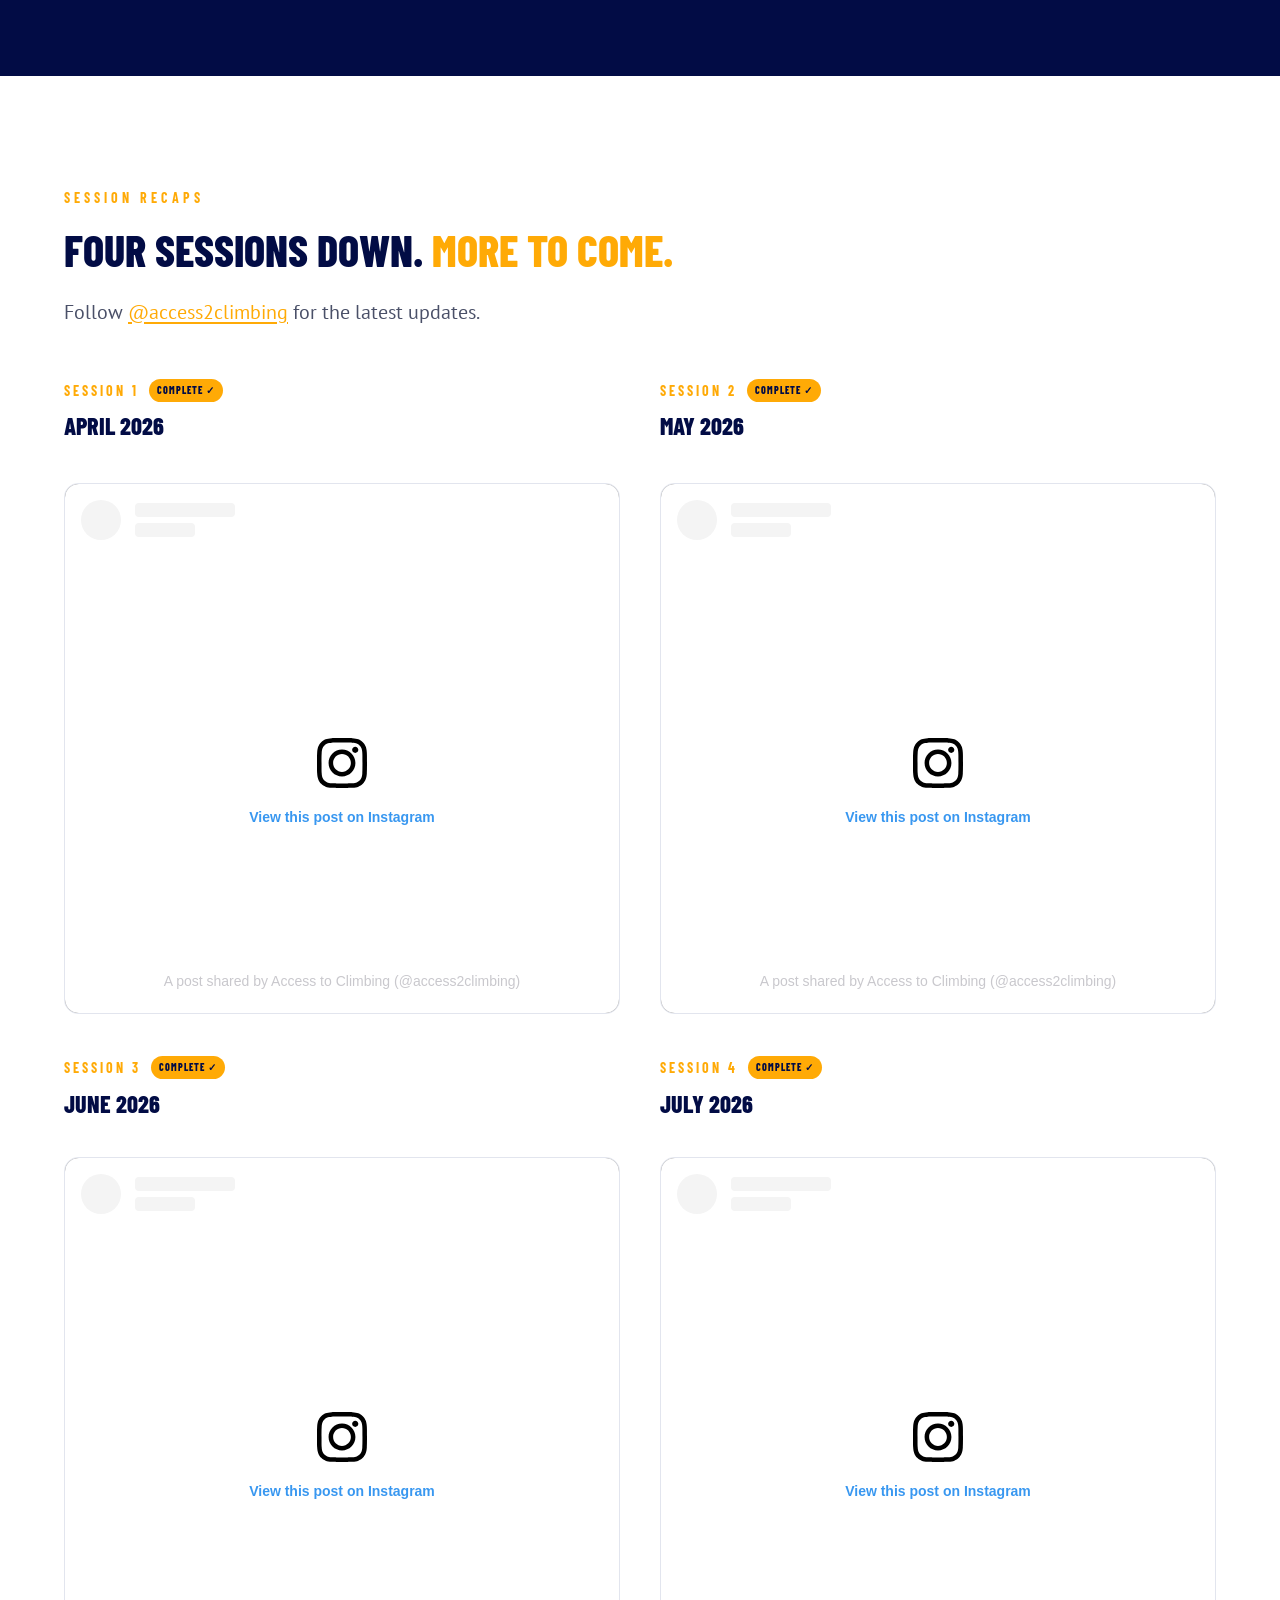
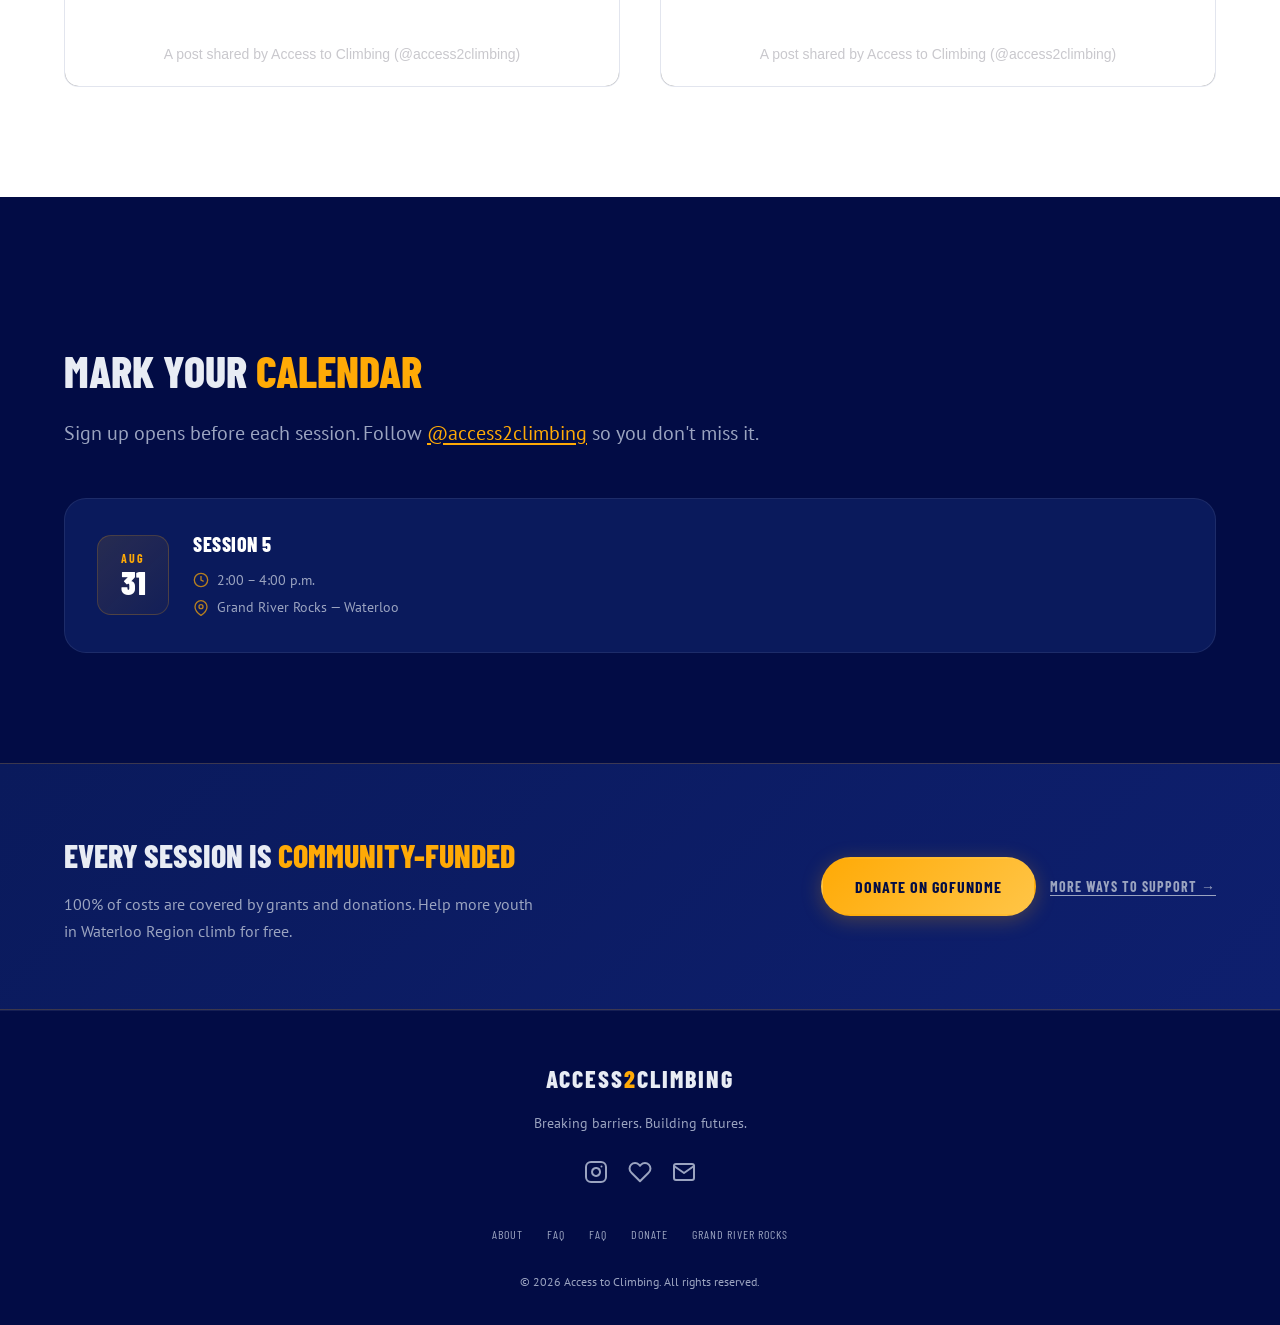
==== commit acada445: "update dates" ====
--- a/index.html
+++ b/index.html
@@ -116,8 +116,8 @@
         <div class="howit__step reveal">
           <div class="howit__step-num">01</div>
           <h3>Sign Up</h3>
-          <p>Fill out our Google Form. Spots are limited and confirmed on a first-come, first-served basis.</p>
-          <a href="https://forms.gle/spuPNvPjLQunp9zj8" target="_blank" rel="noopener" class="step-cta">
+          <p>Fill out our Signup Form. Spots are limited and confirmed on a first-come, first-served basis.</p>
+          <a href="https://tally.so/r/7R7vxa" target="_blank" rel="noopener" class="step-cta">
             Open Form &rarr;
           </a>
         </div>
@@ -145,12 +145,9 @@
       </div>
 
       <div class="howit__waiver reveal">
-        <span class="howit__waiver-label">Waivers required</span>
+        <span class="howit__waiver-label">Waiver required</span>
         <a href="https://grandriverrocks.com/waterloo/waiver/" target="_blank" rel="noopener" class="btn btn--outline magnetic-btn" style="padding: 10px 22px; font-size: var(--fs-sm);">
           GRR Waterloo Waiver
-        </a>
-        <a href="https://forms.gle/V6w7KvLhmsBpQyx16" target="_blank" rel="noopener" class="btn btn--outline magnetic-btn" style="padding: 10px 22px; font-size: var(--fs-sm);">
-          Access to Climbing Waiver
         </a>
       </div>
     </div>
@@ -160,7 +157,7 @@
   <section id="recaps" class="section recaps recaps--light">
     <div class="container">
       <div class="section__label reveal">Session Recaps</div>
-      <h2 class="section__title reveal">Three sessions down. <span class="accent">More to come.</span></h2>
+      <h2 class="section__title reveal">Four sessions down. <span class="accent">More to come.</span></h2>
       <p class="section__subtitle reveal">
         Follow <a href="https://www.instagram.com/access2climbing/" target="_blank" rel="noopener" class="link">@access2climbing</a> for the latest updates.
       </p>
@@ -281,6 +278,43 @@
           </div>
         </div>
 
+        <div class="recaps__card reveal">
+          <div>
+            <div class="recaps__card-label">
+              Session 4
+              <span class="badge">Complete ✓</span>
+            </div>
+            <h3>July 2026</h3>
+          </div>
+          <div class="recaps__embed-wrapper">
+            <blockquote class="instagram-media" data-instgrm-captioned
+              data-instgrm-permalink="https://www.instagram.com/p/DcN7HD3Fi2b/?utm_source=ig_embed&amp;utm_campaign=loading"
+              data-instgrm-version="14"
+              style="background:#FFF;border:0;border-radius:14px;box-shadow:0 0 1px 0 rgba(0,0,0,0.5),0 1px 10px 0 rgba(0,0,0,0.15);margin:0;max-width:100%;min-width:unset;padding:0;width:100%;">
+              <div style="padding:16px;">
+                <a href="https://www.instagram.com/p/DcN7HD3Fi2b/?utm_source=ig_embed&amp;utm_campaign=loading" style="background:#FFFFFF;line-height:0;padding:0;text-align:center;text-decoration:none;width:100%;" target="_blank" rel="noopener">
+                  <div style="display:flex;flex-direction:row;align-items:center;">
+                    <div style="background-color:#F4F4F4;border-radius:50%;flex-grow:0;height:40px;margin-right:14px;width:40px;"></div>
+                    <div style="display:flex;flex-direction:column;flex-grow:1;justify-content:center;">
+                      <div style="background-color:#F4F4F4;border-radius:4px;flex-grow:0;height:14px;margin-bottom:6px;width:100px;"></div>
+                      <div style="background-color:#F4F4F4;border-radius:4px;flex-grow:0;height:14px;width:60px;"></div>
+                    </div>
+                  </div>
+                  <div style="padding:19% 0;"></div>
+                  <div style="display:block;height:50px;margin:0 auto 12px;width:50px;">
+                    <svg width="50px" height="50px" viewBox="0 0 60 60" xmlns="http://www.w3.org/2000/svg"><g fill="none" fill-rule="evenodd"><g transform="translate(-511 -20)" fill="#000"><path d="M556.869 30.41c-2.055 0-3.721 1.666-3.721 3.721s1.666 3.721 3.721 3.721 3.721-1.666 3.721-3.721-1.666-3.721-3.721-3.721M541 60.657c-5.886 0-10.658-4.77-10.658-10.657S535.114 39.342 541 39.342c5.887 0 10.658 4.772 10.658 10.658S546.887 60.657 541 60.657M541 33.886c-8.9 0-16.114 7.214-16.114 16.114s7.214 16.113 16.114 16.113S557.115 58.9 557.115 50c0-8.9-7.215-16.114-16.115-16.114M565.378 62.101c-.134 2.921-.622 4.505-1.032 5.562-.544 1.397-1.193 2.394-2.241 3.443-1.048 1.049-2.046 1.698-3.444 2.241-1.055.41-2.641.898-5.56 1.032-3.158.144-4.105.175-12.101.175-7.997 0-8.943-.031-12.101-.175-2.92-.134-4.505-.622-5.56-1.032-1.398-.543-2.395-1.192-3.444-2.241-1.048-1.049-1.697-2.046-2.241-3.443-.41-1.057-.898-2.641-1.032-5.562-.144-3.158-.175-4.105-.175-12.101 0-7.997.031-8.944.175-12.101.134-2.921.622-4.506 1.032-5.561.544-1.398 1.193-2.396 2.241-3.444 1.049-1.048 2.046-1.697 3.444-2.241 1.055-.41 2.64-.898 5.56-1.032C532.057 25.479 533.004 25.448 541 25.448c7.997 0 8.943.031 12.102.175 2.919.134 4.505.622 5.56 1.032 1.398.544 2.396 1.193 3.444 2.241 1.048 1.048 1.697 2.046 2.241 3.444.41 1.055.898 2.64 1.032 5.561.144 3.157.175 4.104.175 12.101s-.031 8.943-.175 12.101M570.82 37.631c-.146-3.193-.653-5.373-1.395-7.282-.766-1.972-1.792-3.647-3.46-5.314-1.668-1.667-3.342-2.693-5.313-3.46-1.909-.74-4.09-1.248-7.283-1.394C550.169 20.033 549.148 20 541 20c-8.147 0-9.169.033-12.369.18-3.193.146-5.374.654-7.282 1.395-1.973.767-3.647 1.793-5.315 3.46-1.667 1.667-2.693 3.342-3.46 5.314-.74 1.909-1.248 4.09-1.393 7.282C511.035 40.831 511 41.851 511 50c0 8.147.035 9.17.181 12.369.145 3.193.653 5.374 1.394 7.282.767 1.974 1.793 3.648 3.46 5.315 1.668 1.669 3.342 2.695 5.315 3.462 1.908.74 4.089 1.248 7.282 1.394C531.831 79.965 532.853 80 541 80s9.169-.035 12.369-.18c3.193-.146 5.374-.654 7.282-1.394 1.974-.767 3.648-1.793 5.315-3.462 1.667-1.667 2.693-3.341 3.46-5.315.741-1.908 1.249-4.089 1.395-7.282C570.966 59.17 571 58.147 571 50c0-8.149-.034-9.169-.18-12.369"/></g></g></svg>
+                  </div>
+                  <div style="padding-top:8px;"><div style="color:#3897f0;font-family:Arial,sans-serif;font-size:14px;font-weight:550;line-height:18px;">View this post on Instagram</div></div>
+                  <div style="padding:12.5% 0;"></div>
+                </a>
+                <p style="color:#c9c8cd;font-family:Arial,sans-serif;font-size:14px;line-height:17px;margin:8px 0 0;overflow:hidden;padding:8px 0 7px;text-align:center;white-space:nowrap;">
+                  <a href="https://www.instagram.com/p/DcN7HD3Fi2b/?utm_source=ig_embed&amp;utm_campaign=loading" style="color:#c9c8cd;font-family:Arial,sans-serif;font-size:14px;font-weight:normal;line-height:17px;text-decoration:none;" target="_blank" rel="noopener">A post shared by Access to Climbing (@access2climbing)</a>
+                </p>
+              </div>
+            </blockquote>
+          </div>
+        </div>
+
       </div>
     </div>
   </section>
@@ -301,7 +335,7 @@
         <div class="future-dates__card reveal">
           <div class="future-dates__calendar">
             <span class="future-dates__month">Aug</span>
-            <span class="future-dates__day">27</span>
+            <span class="future-dates__day">31</span>
           </div>
           <div class="future-dates__info">
             <h3>Session 5</h3>
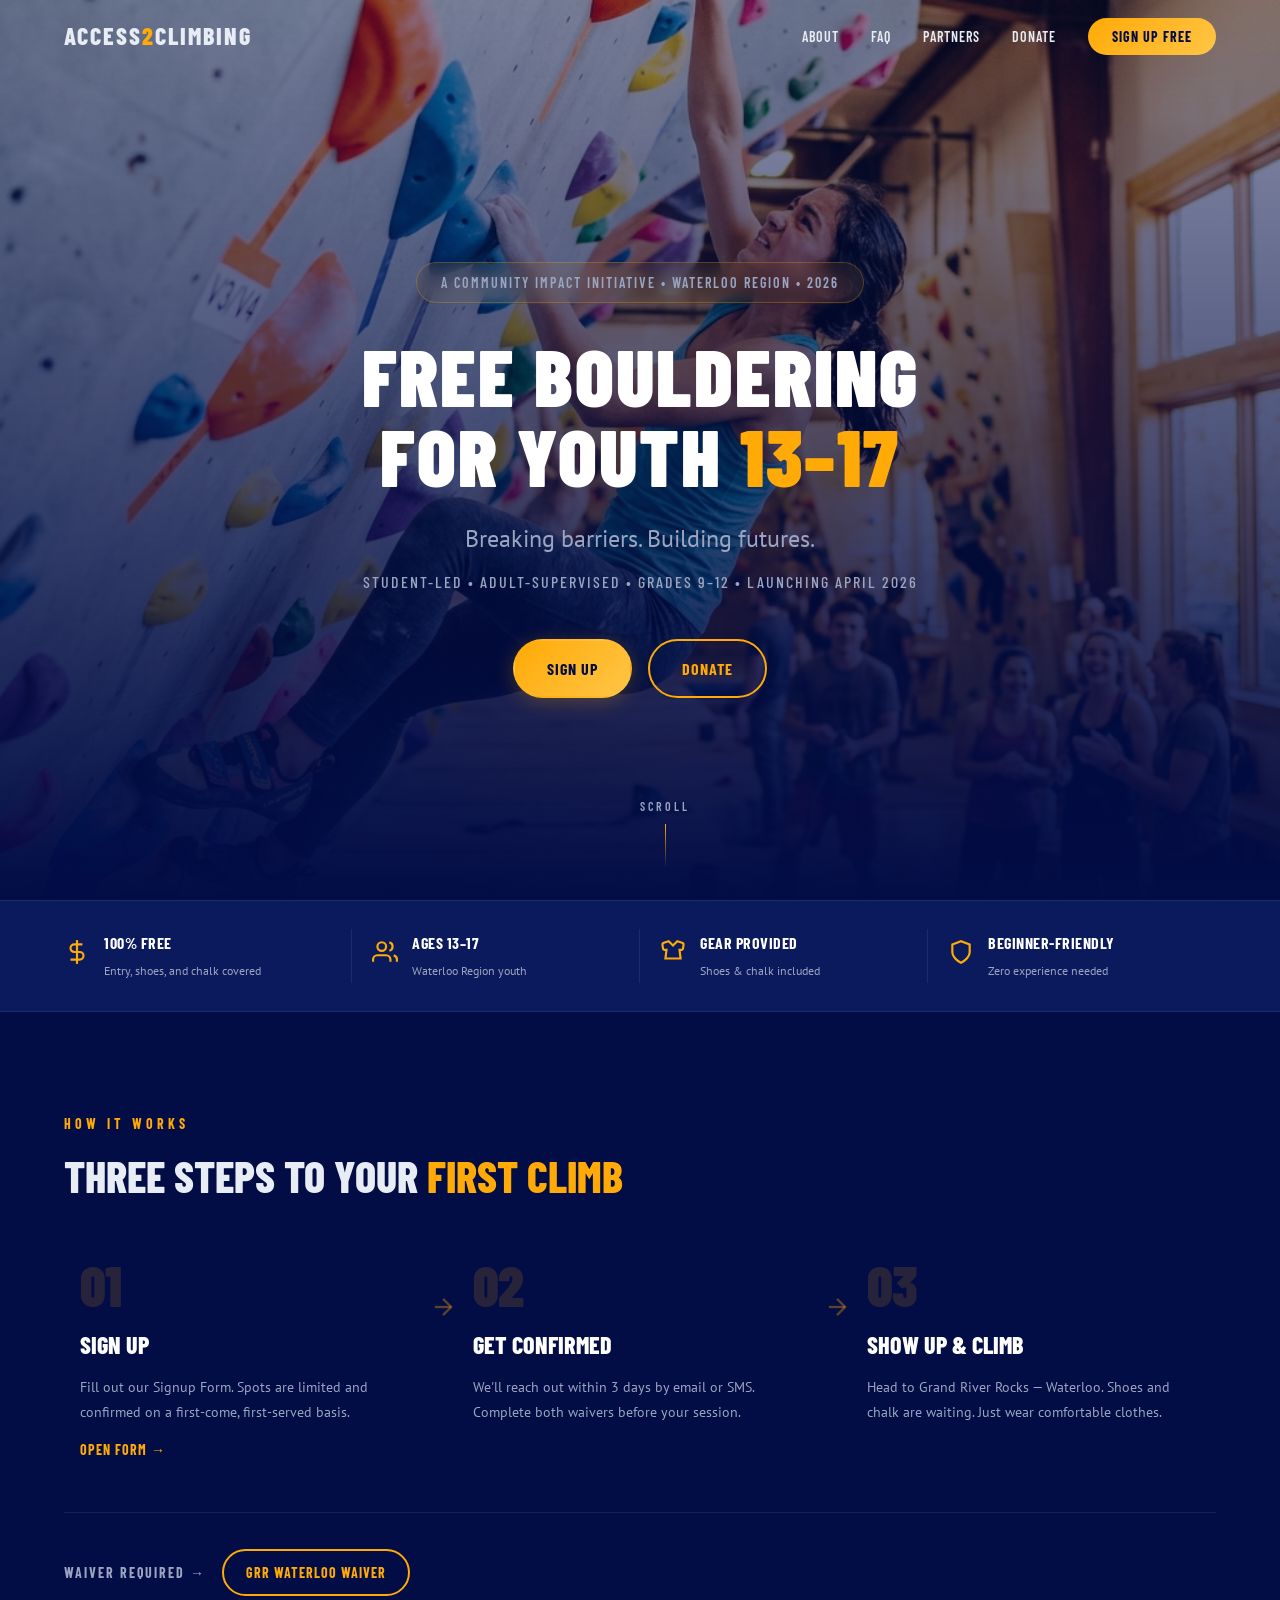
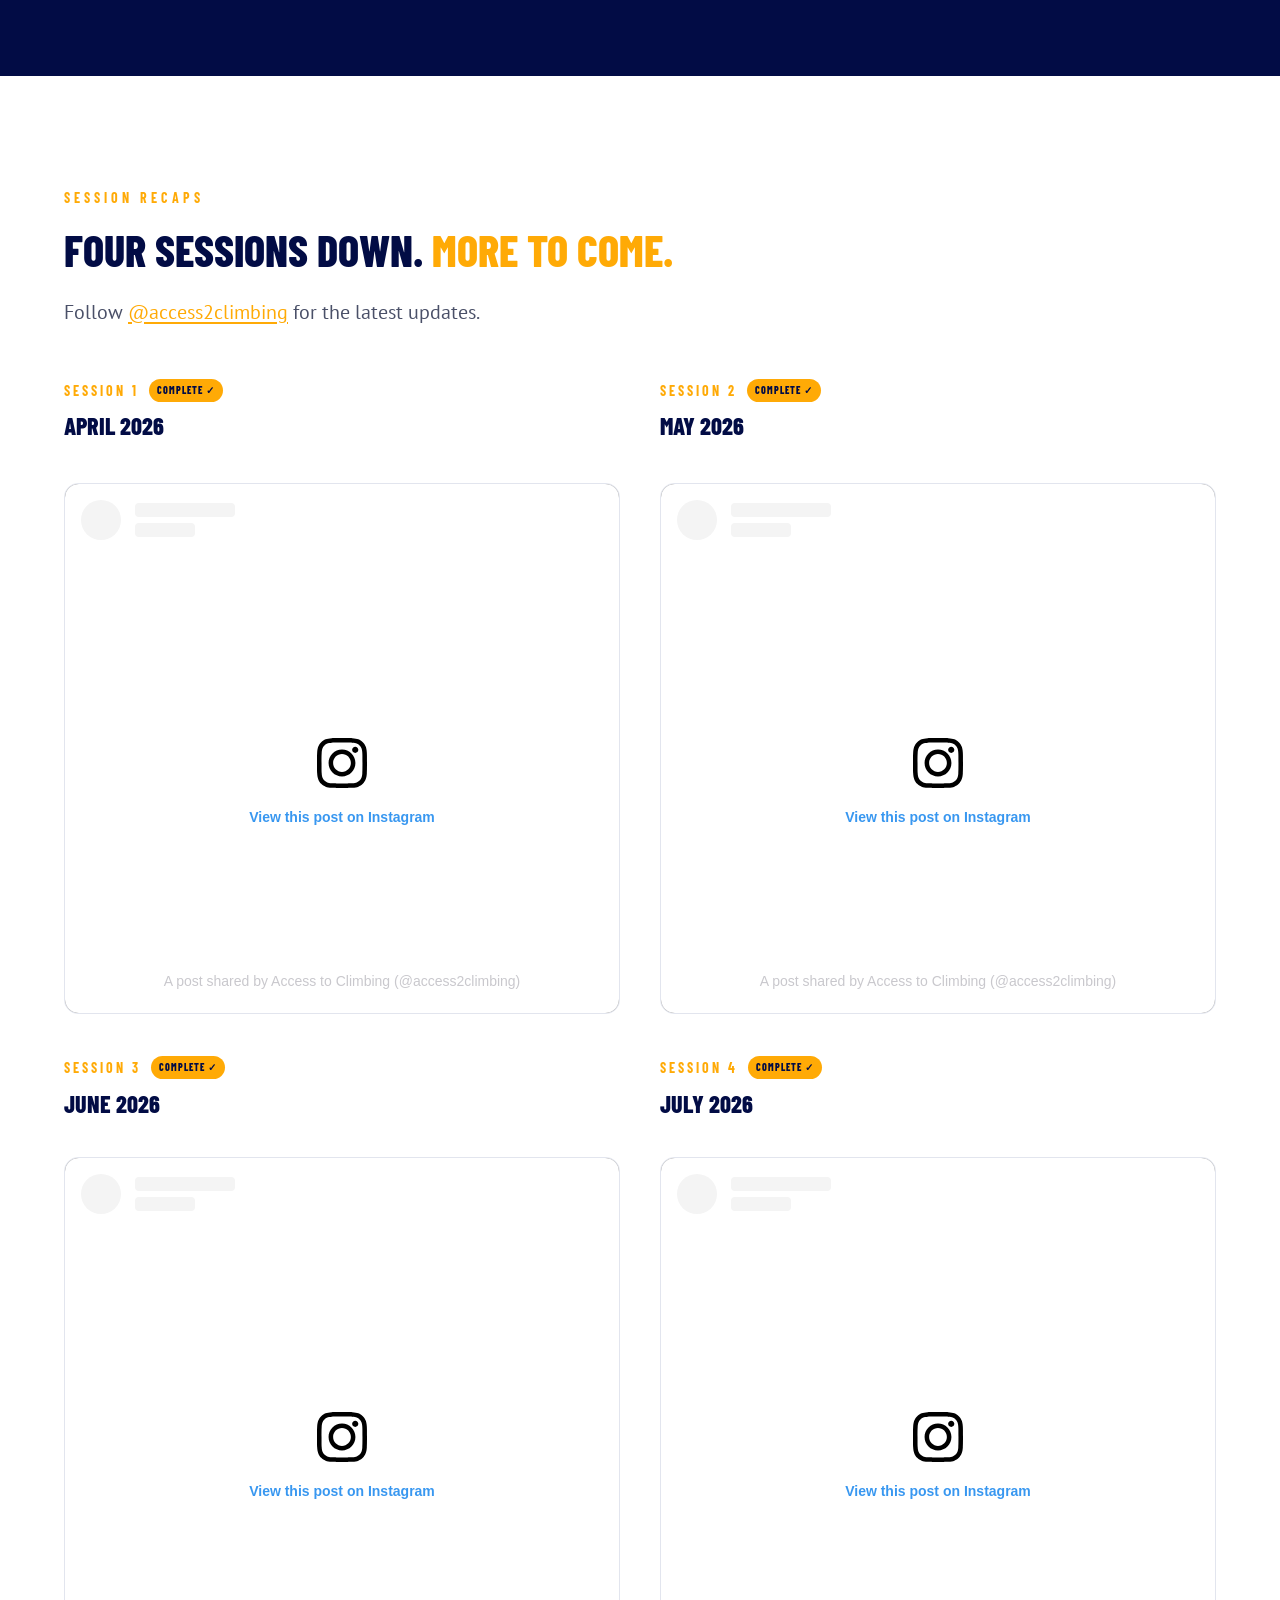
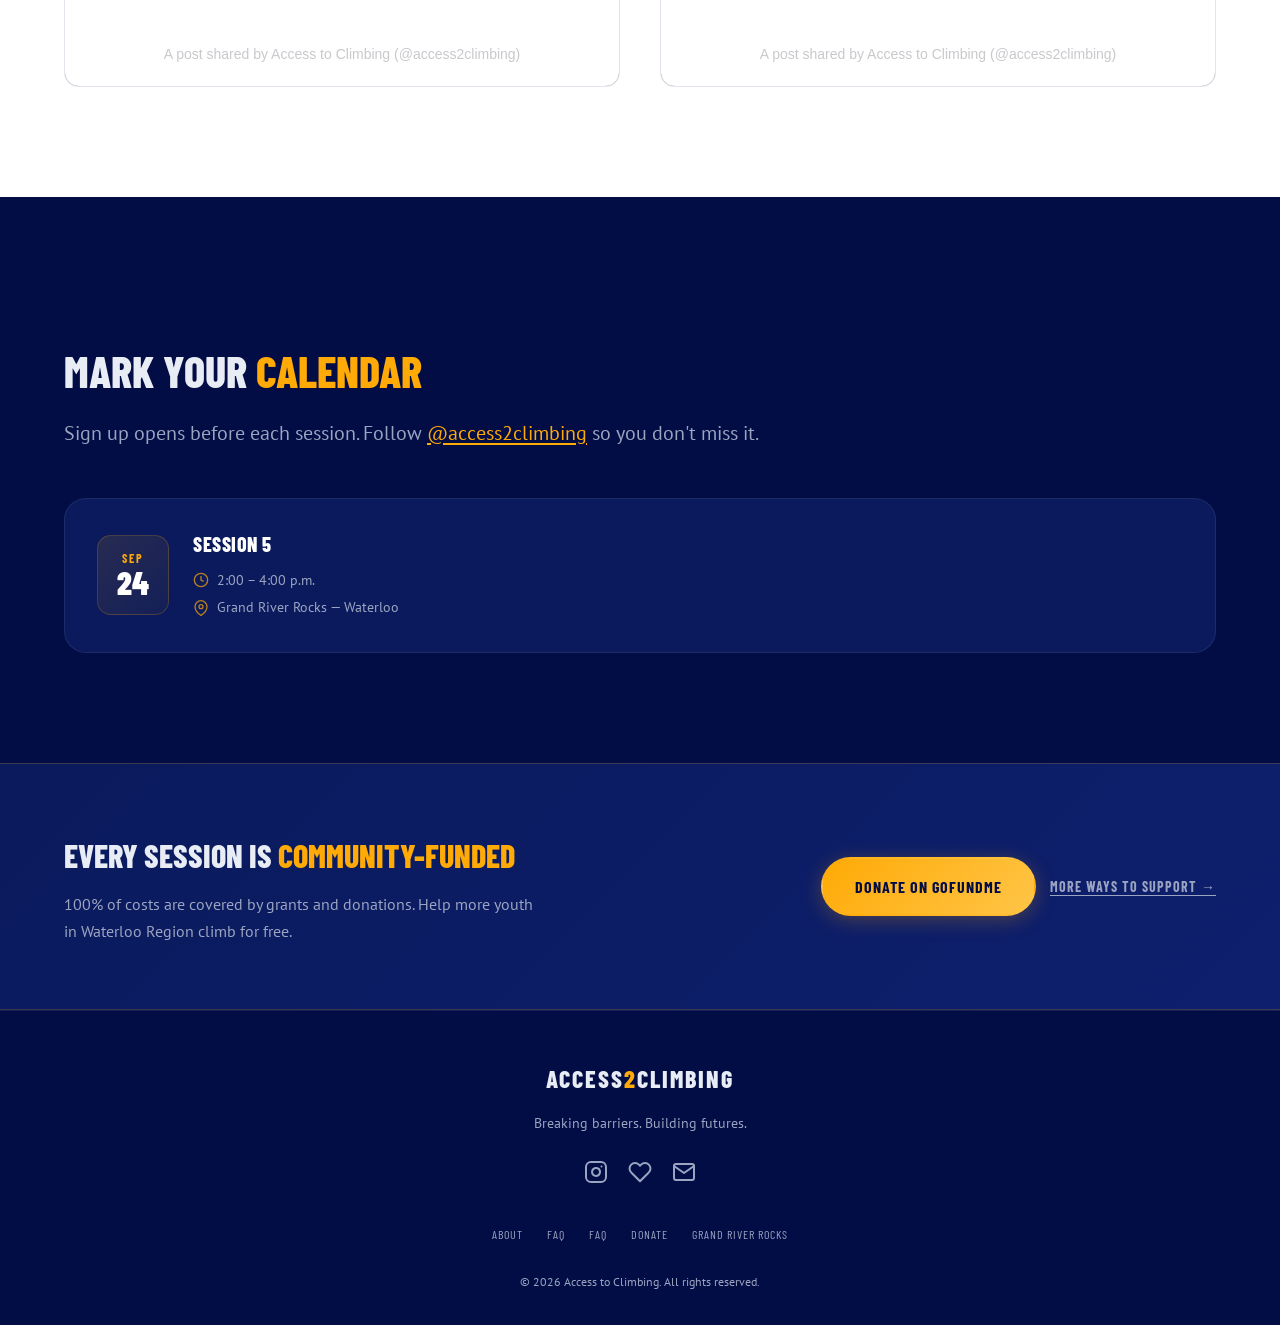
==== commit a8064b45: "new session date" ====
--- a/index.html
+++ b/index.html
@@ -334,8 +334,8 @@
 
         <div class="future-dates__card reveal">
           <div class="future-dates__calendar">
-            <span class="future-dates__month">Aug</span>
-            <span class="future-dates__day">31</span>
+            <span class="future-dates__month">Sep</span>
+            <span class="future-dates__day">24</span>
           </div>
           <div class="future-dates__info">
             <h3>Session 5</h3>
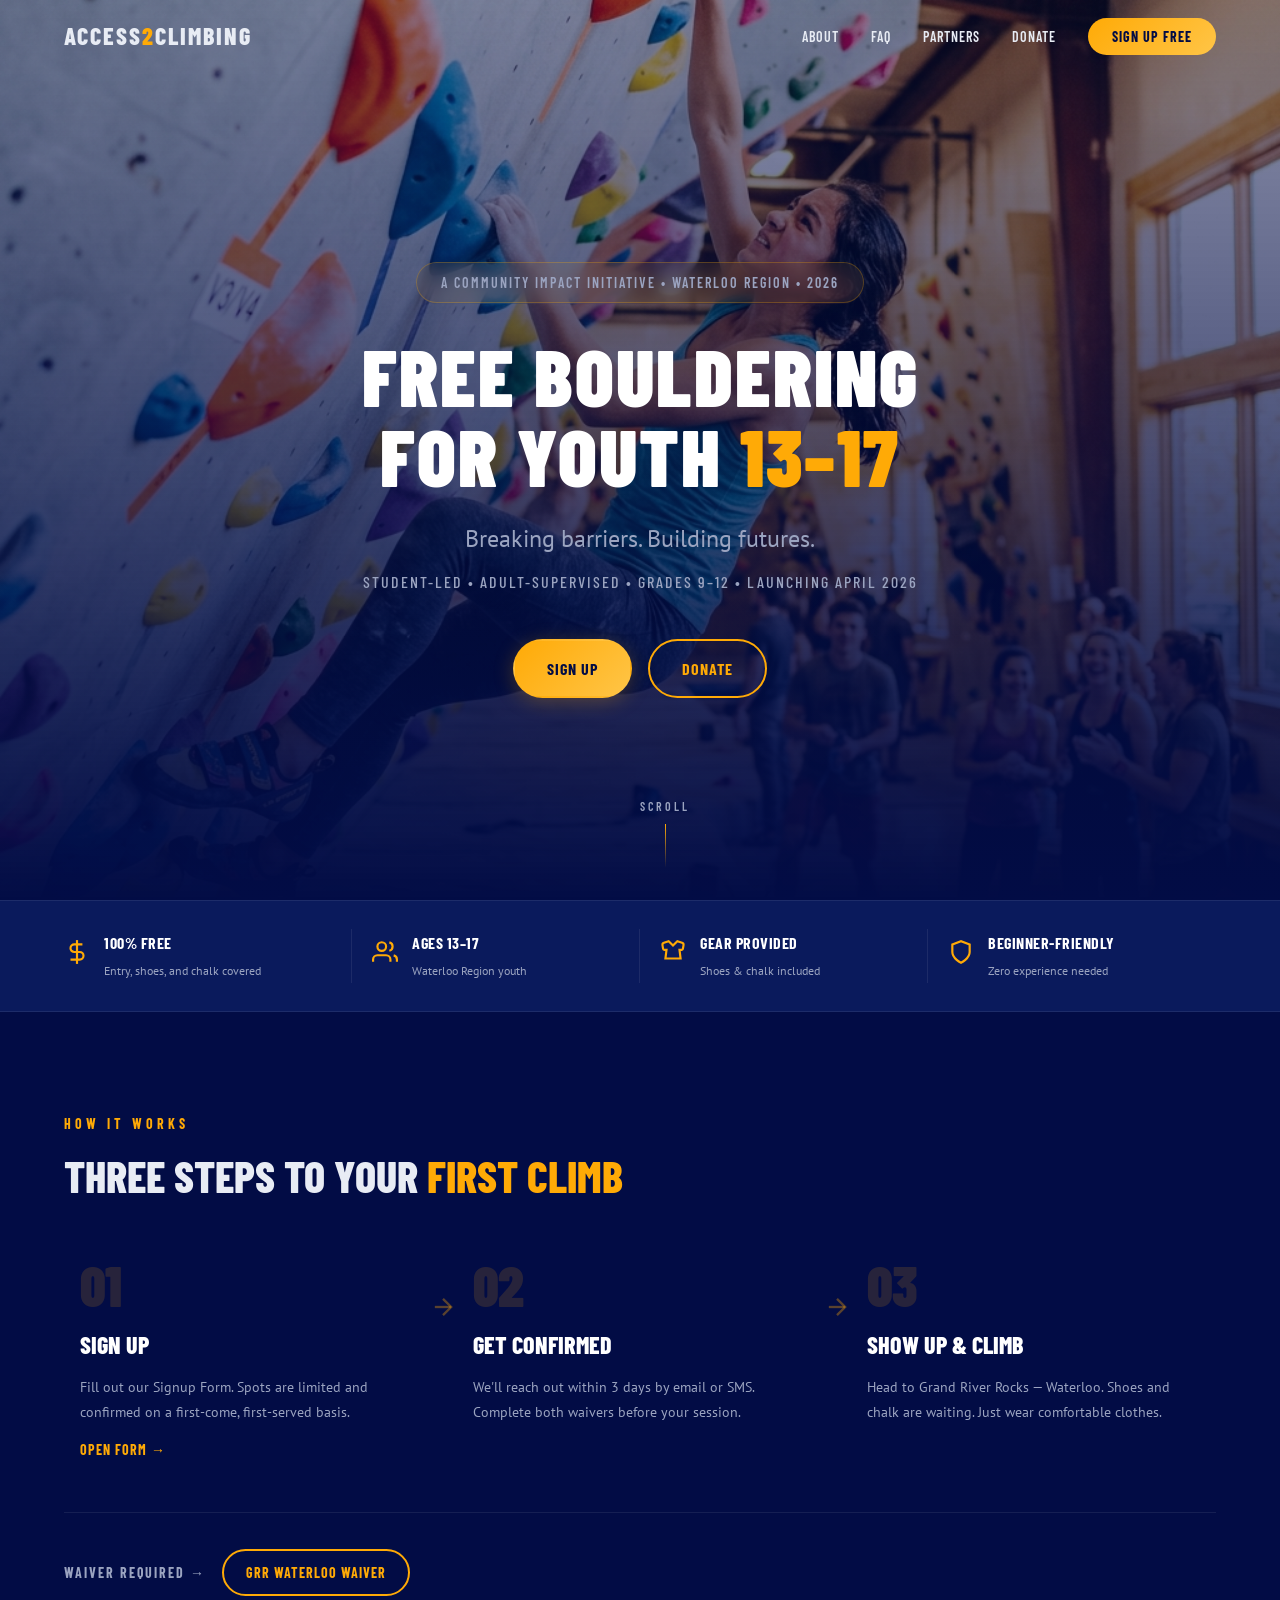
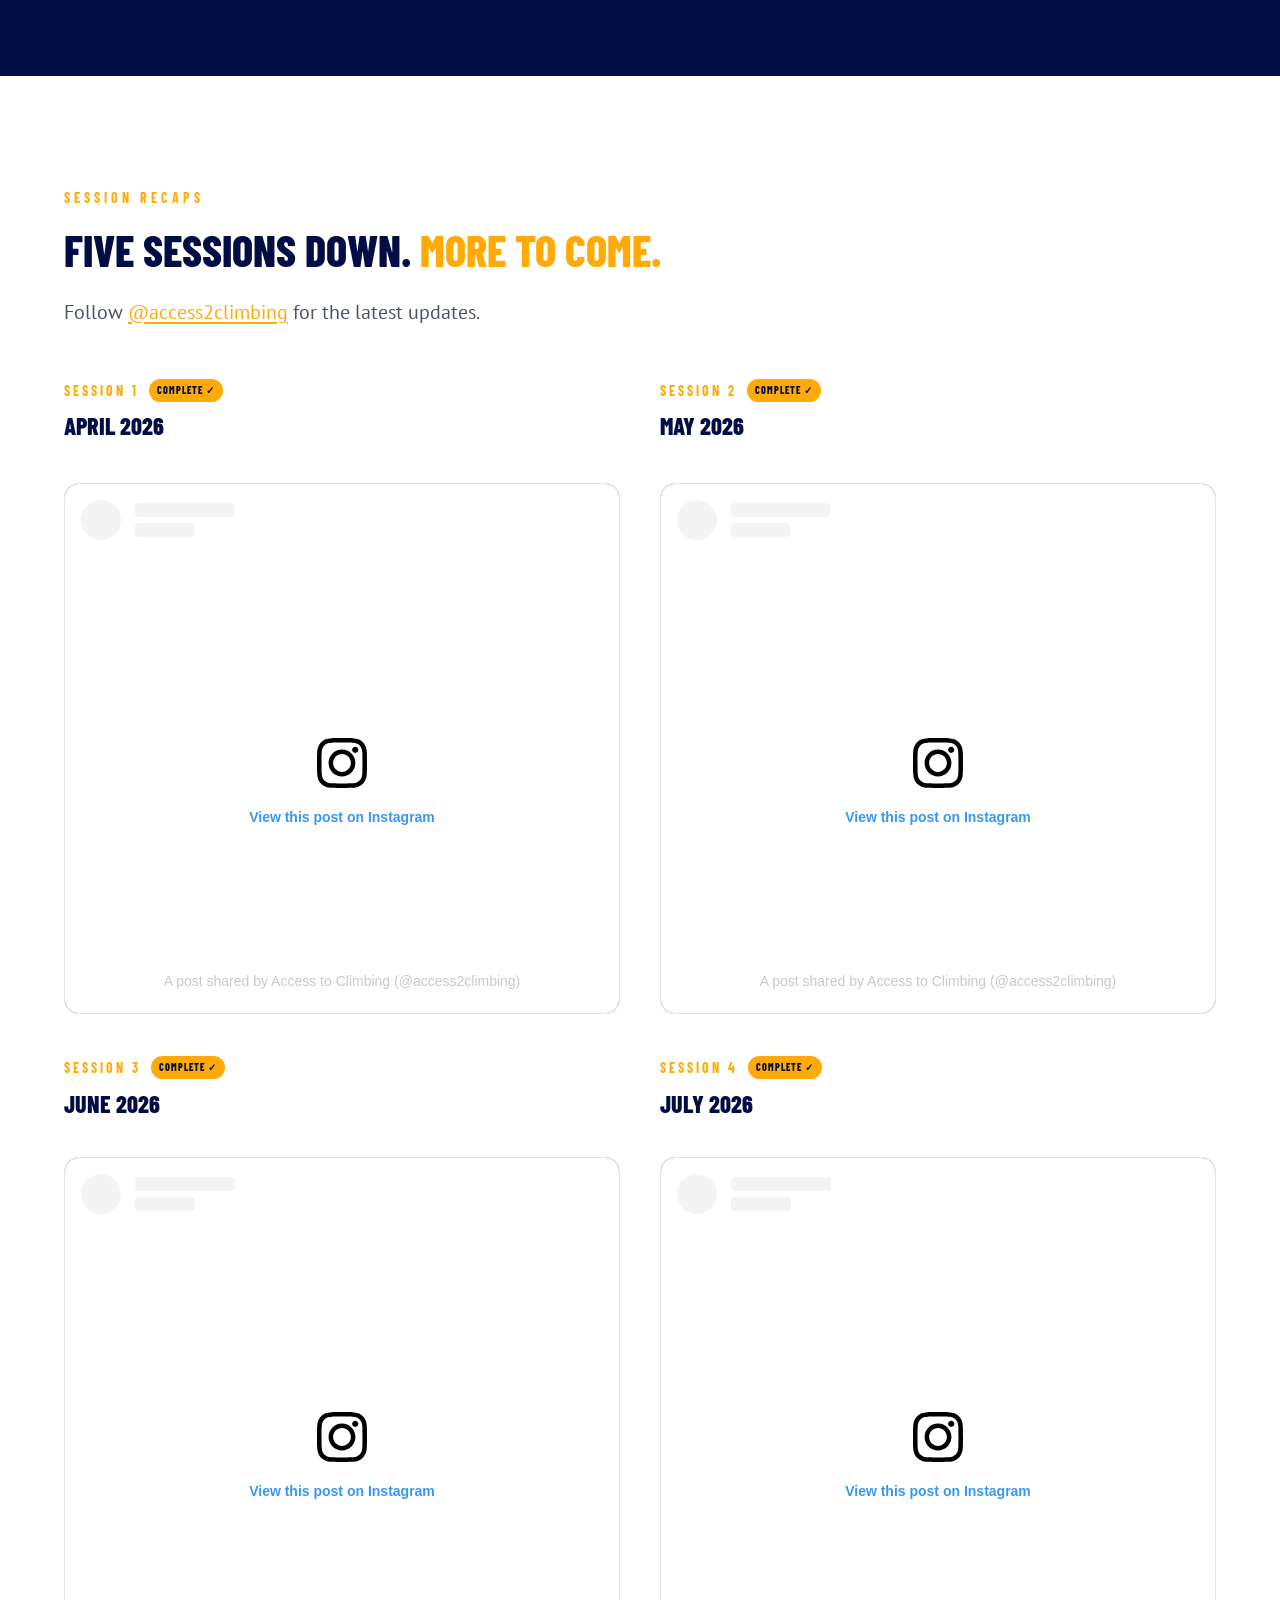
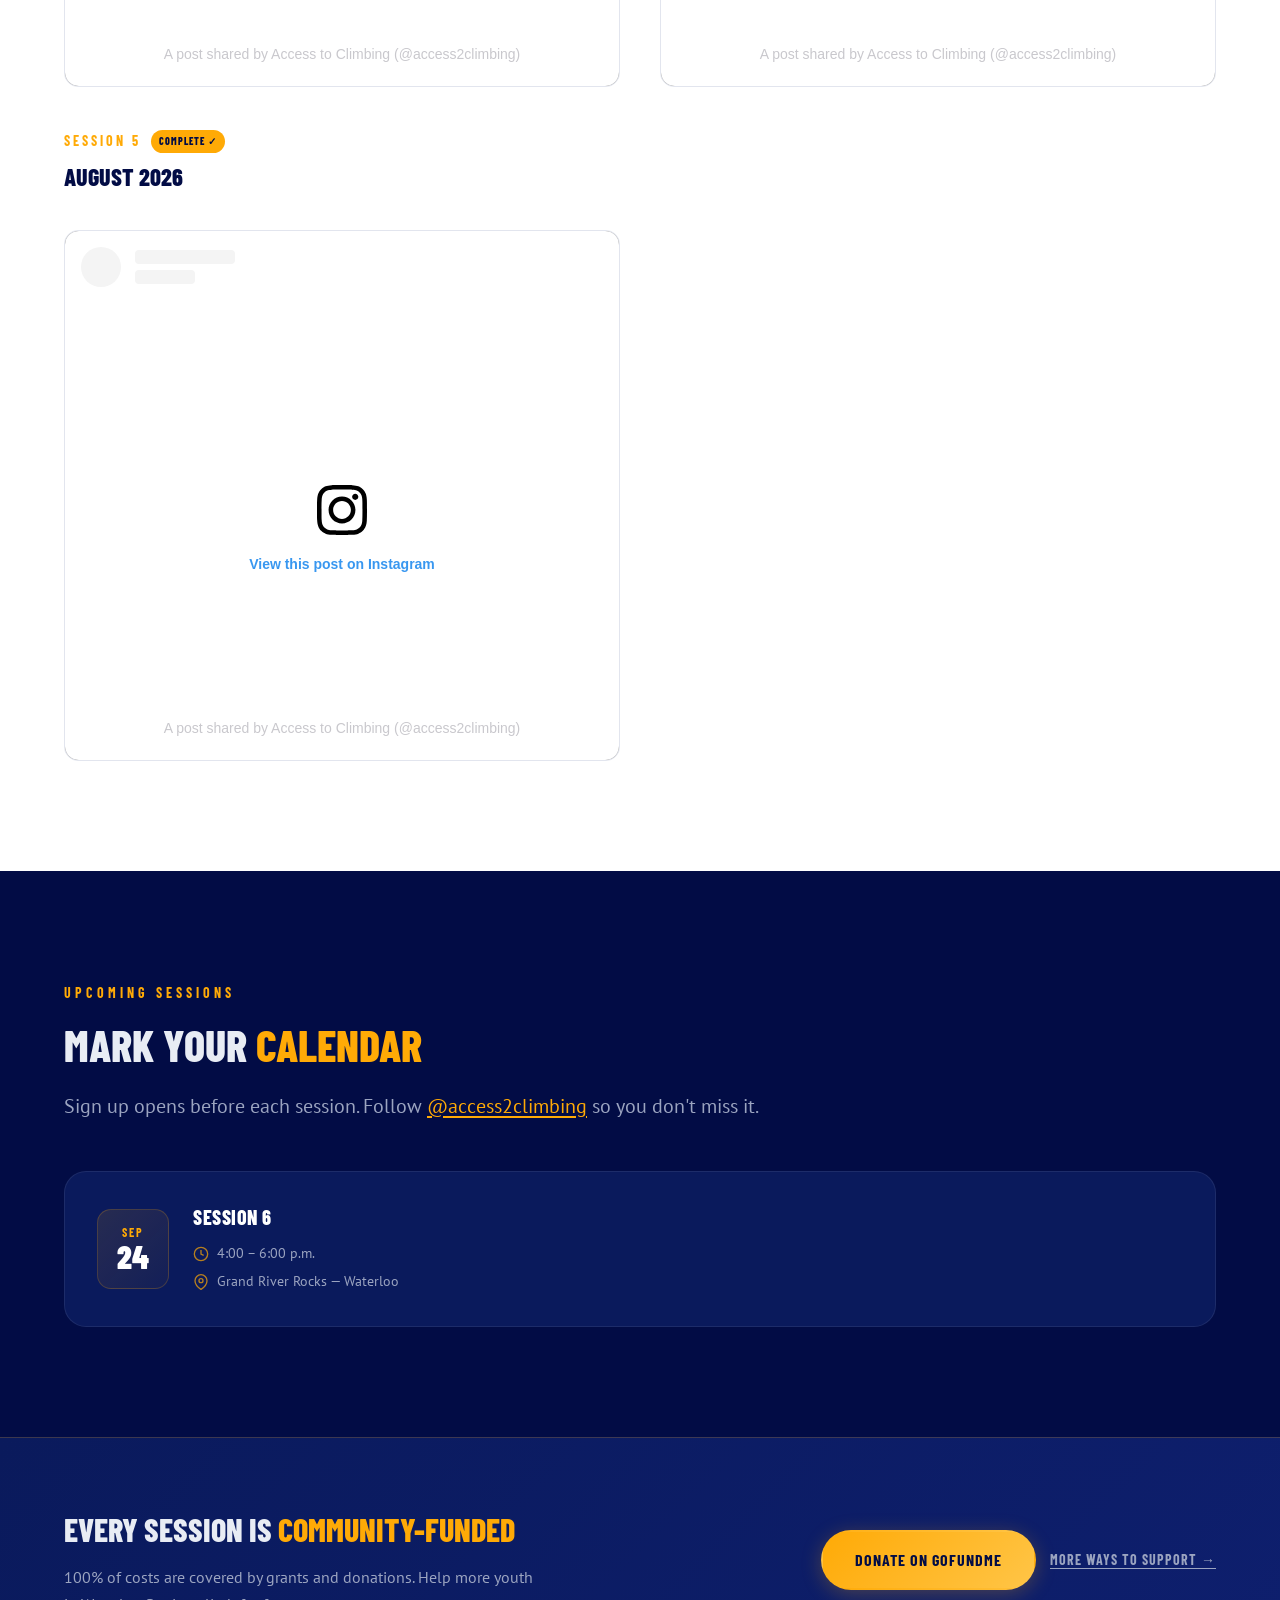
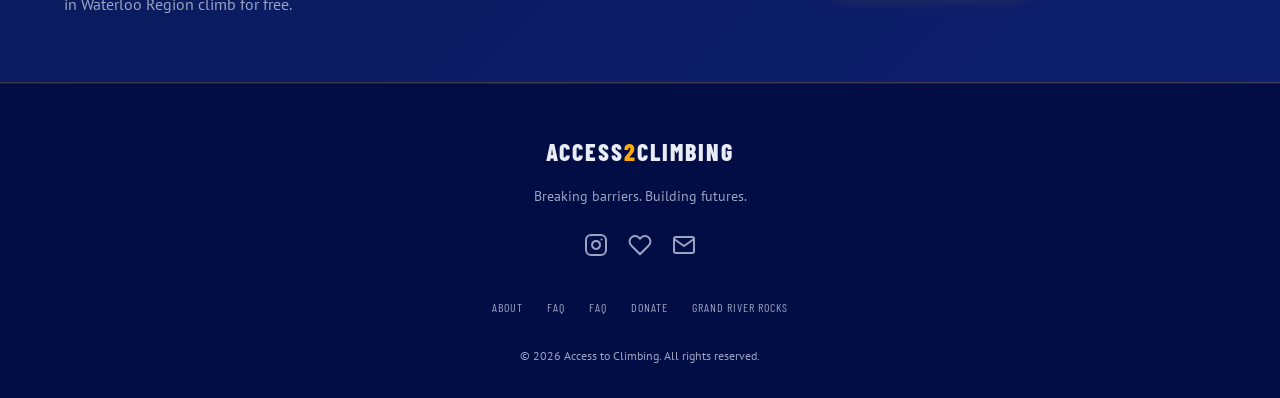
==== commit 07e3fb6e: "Add Session 5 recap, advance upcoming session to Session 6 - Add Session 5 recap card with Instagram" ====
--- a/index.html
+++ b/index.html
@@ -157,7 +157,7 @@
   <section id="recaps" class="section recaps recaps--light">
     <div class="container">
       <div class="section__label reveal">Session Recaps</div>
-      <h2 class="section__title reveal">Four sessions down. <span class="accent">More to come.</span></h2>
+      <h2 class="section__title reveal">Five sessions down. <span class="accent">More to come.</span></h2>
       <p class="section__subtitle reveal">
         Follow <a href="https://www.instagram.com/access2climbing/" target="_blank" rel="noopener" class="link">@access2climbing</a> for the latest updates.
       </p>
@@ -315,6 +315,43 @@
           </div>
         </div>
 
+        <div class="recaps__card reveal">
+          <div>
+            <div class="recaps__card-label">
+              Session 5
+              <span class="badge">Complete ✓</span>
+            </div>
+            <h3>August 2026</h3>
+          </div>
+          <div class="recaps__embed-wrapper">
+            <blockquote class="instagram-media" data-instgrm-captioned
+              data-instgrm-permalink="https://www.instagram.com/p/Dc1PBoWOZGy/?utm_source=ig_embed&amp;utm_campaign=loading"
+              data-instgrm-version="14"
+              style="background:#FFF;border:0;border-radius:14px;box-shadow:0 0 1px 0 rgba(0,0,0,0.5),0 1px 10px 0 rgba(0,0,0,0.15);margin:0;max-width:100%;min-width:unset;padding:0;width:100%;">
+              <div style="padding:16px;">
+                <a href="https://www.instagram.com/p/Dc1PBoWOZGy/?utm_source=ig_embed&amp;utm_campaign=loading" style="background:#FFFFFF;line-height:0;padding:0;text-align:center;text-decoration:none;width:100%;" target="_blank" rel="noopener">
+                  <div style="display:flex;flex-direction:row;align-items:center;">
+                    <div style="background-color:#F4F4F4;border-radius:50%;flex-grow:0;height:40px;margin-right:14px;width:40px;"></div>
+                    <div style="display:flex;flex-direction:column;flex-grow:1;justify-content:center;">
+                      <div style="background-color:#F4F4F4;border-radius:4px;flex-grow:0;height:14px;margin-bottom:6px;width:100px;"></div>
+                      <div style="background-color:#F4F4F4;border-radius:4px;flex-grow:0;height:14px;width:60px;"></div>
+                    </div>
+                  </div>
+                  <div style="padding:19% 0;"></div>
+                  <div style="display:block;height:50px;margin:0 auto 12px;width:50px;">
+                    <svg width="50px" height="50px" viewBox="0 0 60 60" xmlns="http://www.w3.org/2000/svg"><g fill="none" fill-rule="evenodd"><g transform="translate(-511 -20)" fill="#000"><path d="M556.869 30.41c-2.055 0-3.721 1.666-3.721 3.721s1.666 3.721 3.721 3.721 3.721-1.666 3.721-3.721-1.666-3.721-3.721-3.721M541 60.657c-5.886 0-10.658-4.77-10.658-10.657S535.114 39.342 541 39.342c5.887 0 10.658 4.772 10.658 10.658S546.887 60.657 541 60.657M541 33.886c-8.9 0-16.114 7.214-16.114 16.114s7.214 16.113 16.114 16.113S557.115 58.9 557.115 50c0-8.9-7.215-16.114-16.115-16.114M565.378 62.101c-.134 2.921-.622 4.505-1.032 5.562-.544 1.397-1.193 2.394-2.241 3.443-1.048 1.049-2.046 1.698-3.444 2.241-1.055.41-2.641.898-5.56 1.032-3.158.144-4.105.175-12.101.175-7.997 0-8.943-.031-12.101-.175-2.92-.134-4.505-.622-5.56-1.032-1.398-.543-2.395-1.192-3.444-2.241-1.048-1.049-1.697-2.046-2.241-3.443-.41-1.057-.898-2.641-1.032-5.562-.144-3.158-.175-4.105-.175-12.101 0-7.997.031-8.944.175-12.101.134-2.921.622-4.506 1.032-5.561.544-1.398 1.193-2.396 2.241-3.444 1.049-1.048 2.046-1.697 3.444-2.241 1.055-.41 2.64-.898 5.56-1.032C532.057 25.479 533.004 25.448 541 25.448c7.997 0 8.943.031 12.102.175 2.919.134 4.505.622 5.56 1.032 1.398.544 2.396 1.193 3.444 2.241 1.048 1.048 1.697 2.046 2.241 3.444.41 1.055.898 2.64 1.032 5.561.144 3.157.175 4.104.175 12.101s-.031 8.943-.175 12.101M570.82 37.631c-.146-3.193-.653-5.373-1.395-7.282-.766-1.972-1.792-3.647-3.46-5.314-1.668-1.667-3.342-2.693-5.313-3.46-1.909-.74-4.09-1.248-7.283-1.394C550.169 20.033 549.148 20 541 20c-8.147 0-9.169.033-12.369.18-3.193.146-5.374.654-7.282 1.395-1.973.767-3.647 1.793-5.315 3.46-1.667 1.667-2.693 3.342-3.46 5.314-.74 1.909-1.248 4.09-1.393 7.282C511.035 40.831 511 41.851 511 50c0 8.147.035 9.17.181 12.369.145 3.193.653 5.374 1.394 7.282.767 1.974 1.793 3.648 3.46 5.315 1.668 1.669 3.342 2.695 5.315 3.462 1.908.74 4.089 1.248 7.282 1.394C531.831 79.965 532.853 80 541 80s9.169-.035 12.369-.18c3.193-.146 5.374-.654 7.282-1.394 1.974-.767 3.648-1.793 5.315-3.462 1.667-1.667 2.693-3.341 3.46-5.315.741-1.908 1.249-4.089 1.395-7.282C570.966 59.17 571 58.147 571 50c0-8.149-.034-9.169-.18-12.369"/></g></g></svg>
+                  </div>
+                  <div style="padding-top:8px;"><div style="color:#3897f0;font-family:Arial,sans-serif;font-size:14px;font-weight:550;line-height:18px;">View this post on Instagram</div></div>
+                  <div style="padding:12.5% 0;"></div>
+                </a>
+                <p style="color:#c9c8cd;font-family:Arial,sans-serif;font-size:14px;line-height:17px;margin:8px 0 0;overflow:hidden;padding:8px 0 7px;text-align:center;white-space:nowrap;">
+                  <a href="https://www.instagram.com/p/Dc1PBoWOZGy/?utm_source=ig_embed&amp;utm_campaign=loading" style="color:#c9c8cd;font-family:Arial,sans-serif;font-size:14px;font-weight:normal;line-height:17px;text-decoration:none;" target="_blank" rel="noopener">A post shared by Access to Climbing (@access2climbing)</a>
+                </p>
+              </div>
+            </blockquote>
+          </div>
+        </div>
+
       </div>
     </div>
   </section>
@@ -338,10 +375,10 @@
             <span class="future-dates__day">24</span>
           </div>
           <div class="future-dates__info">
-            <h3>Session 5</h3>
+            <h3>Session 6</h3>
             <p class="future-dates__time">
               <svg width="16" height="16" viewBox="0 0 24 24" fill="none" stroke="currentColor" stroke-width="2"><circle cx="12" cy="12" r="10"/><polyline points="12 6 12 12 16 14"/></svg>
-              2:00 – 4:00 p.m.
+              4:00 – 6:00 p.m.
             </p>
             <p class="future-dates__location">
               <svg width="16" height="16" viewBox="0 0 24 24" fill="none" stroke="currentColor" stroke-width="2"><path d="M21 10c0 7-9 13-9 13s-9-6-9-13a9 9 0 0118 0z"/><circle cx="12" cy="10" r="3"/></svg>
